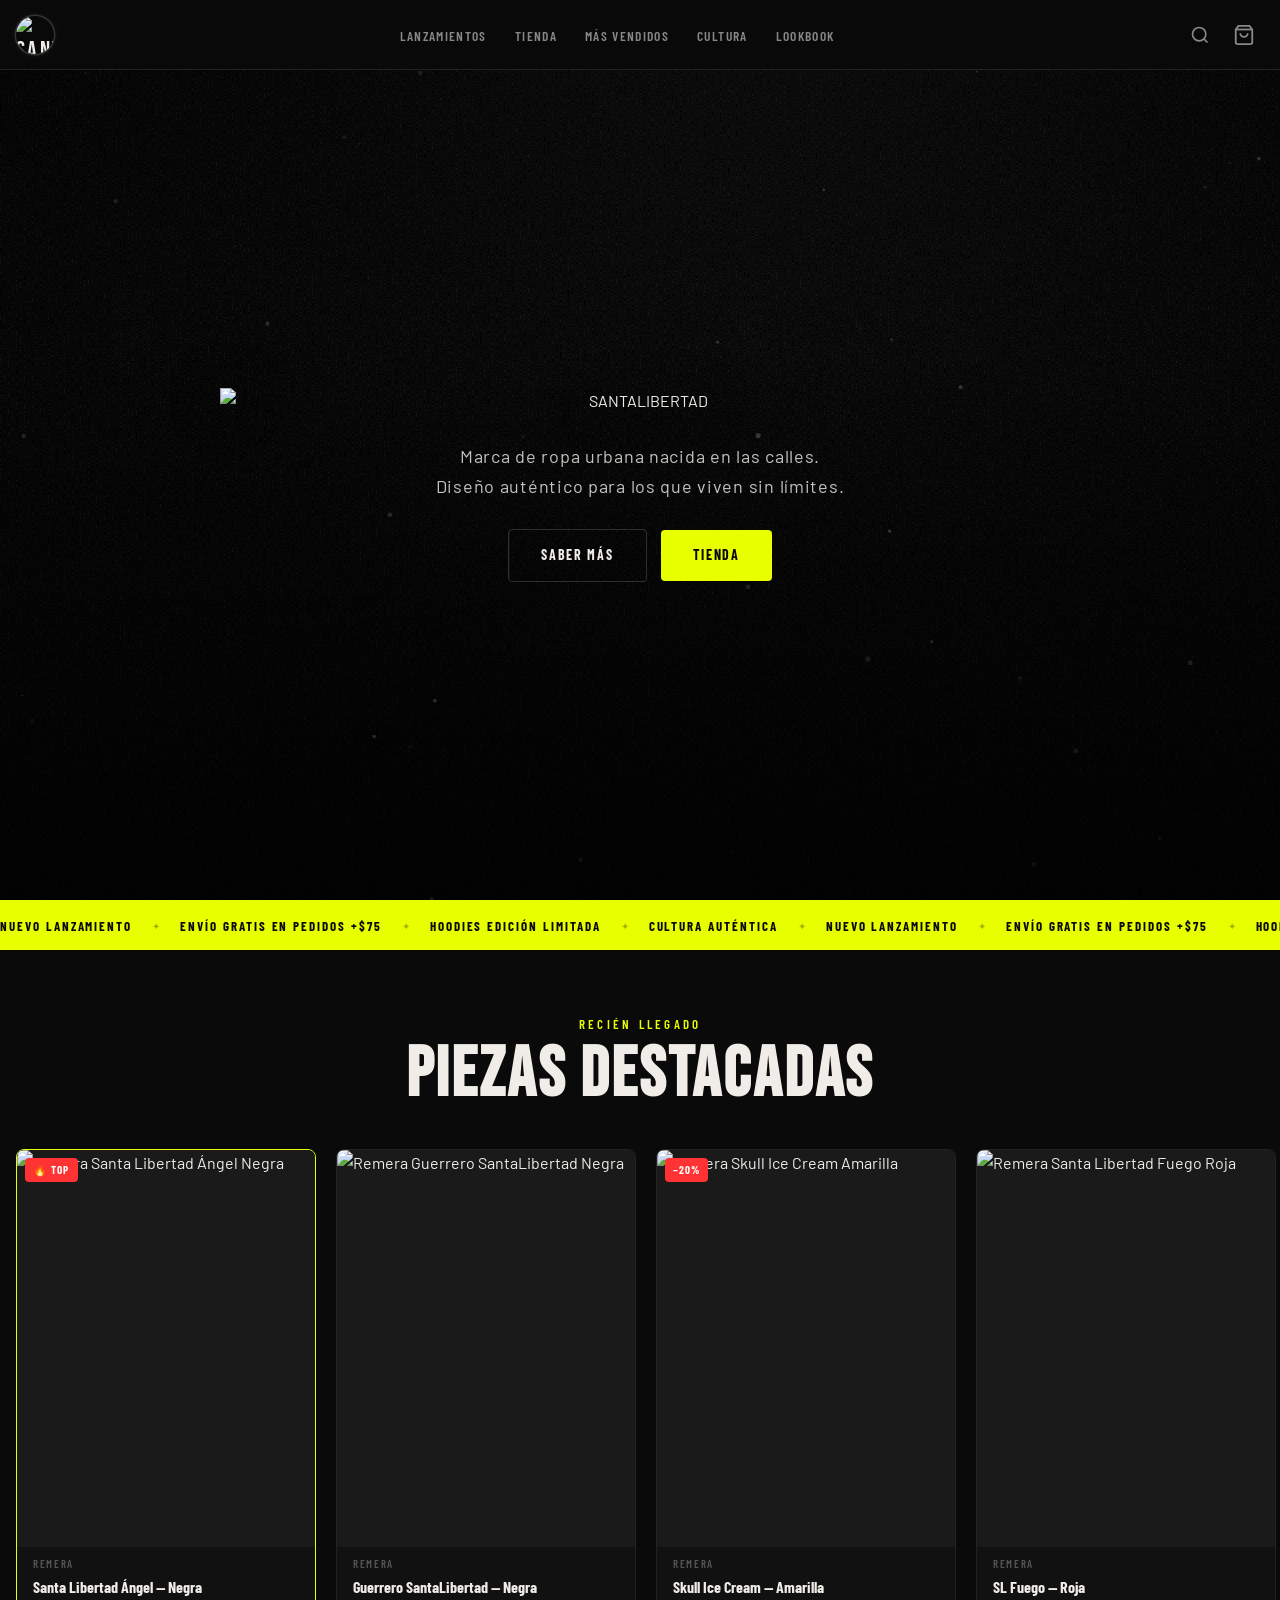
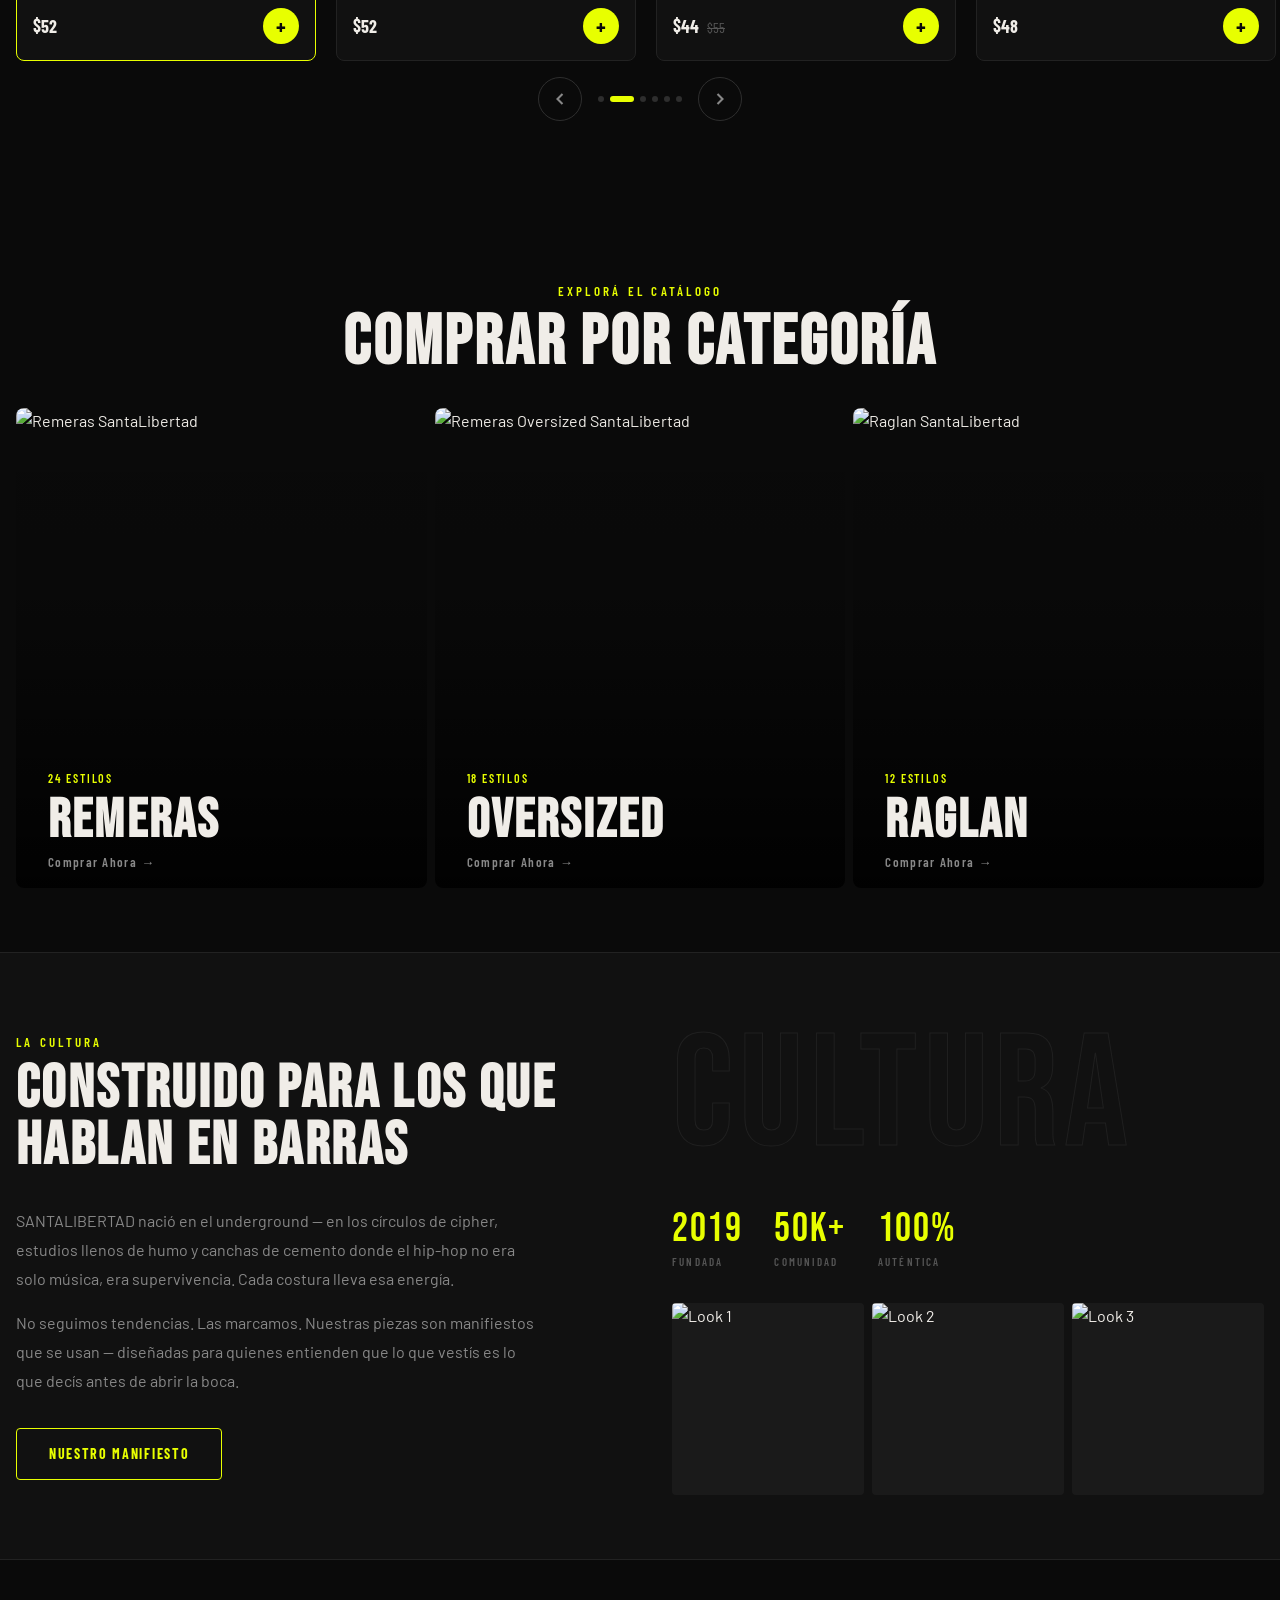
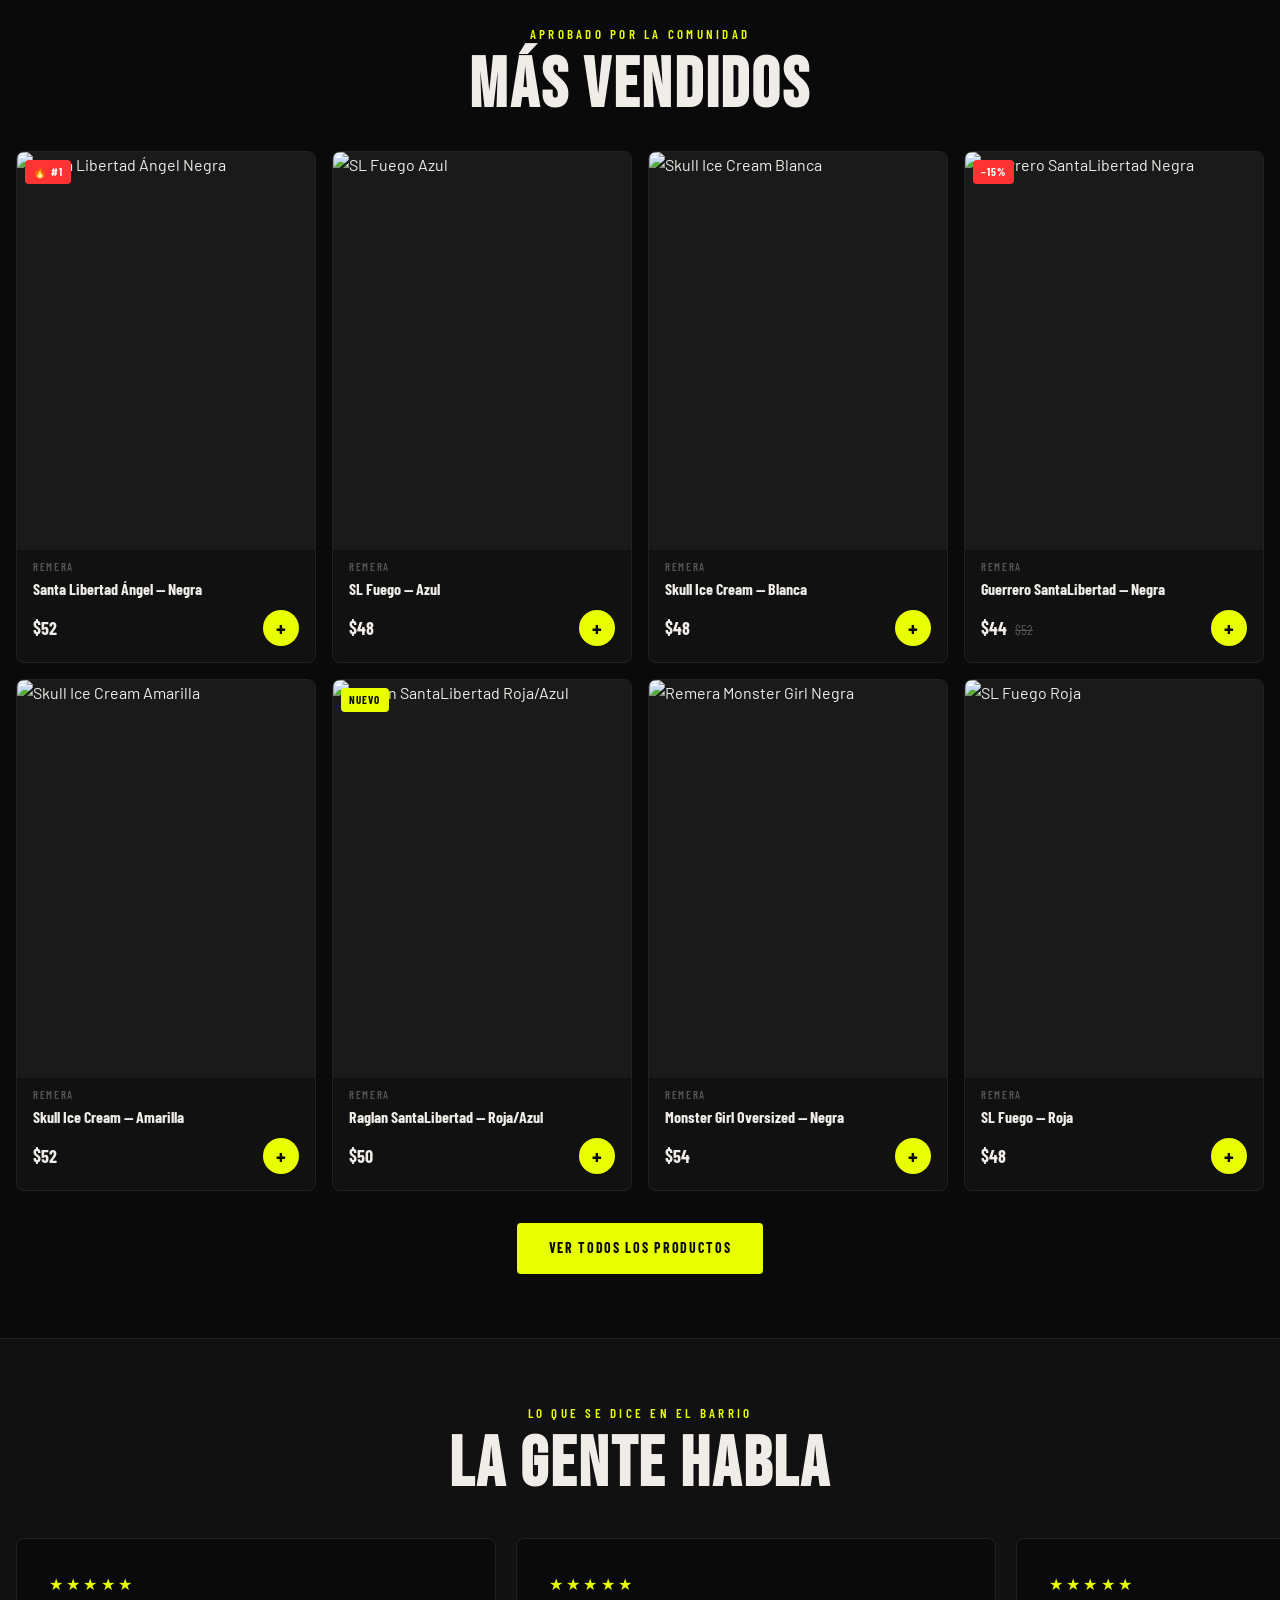
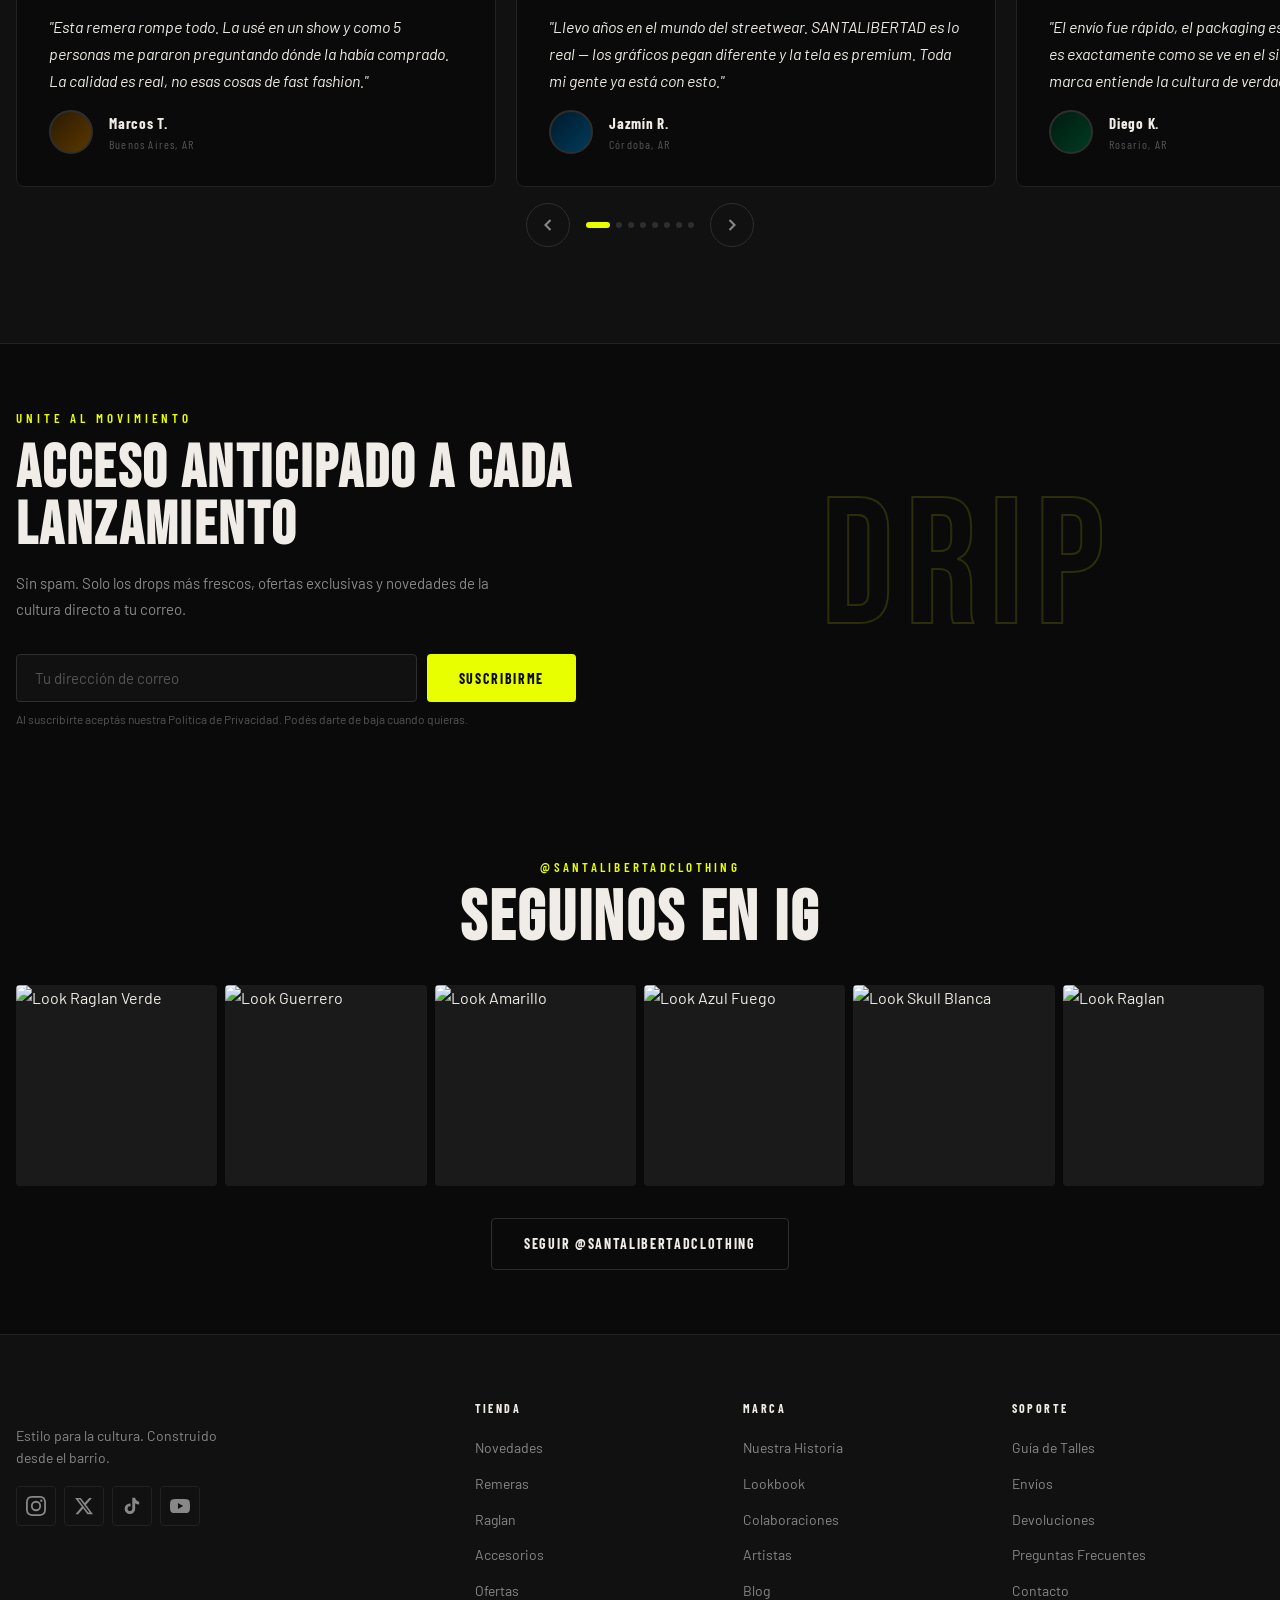
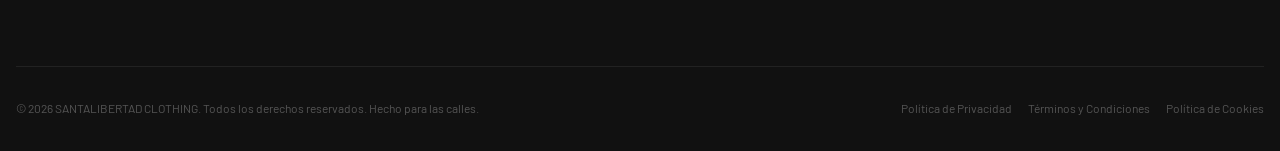
==== index.html @ 9379ccbc "demo santalibertad santalibertad" ====
<!DOCTYPE html>
<html lang="es">
<head>
  <meta charset="UTF-8" />
  <meta name="viewport" content="width=device-width, initial-scale=1.0" />
  <title>SANTALIBERTAD — Streetwear para la Cultura</title>
  <link rel="stylesheet" href="style.css" />
  <link rel="preconnect" href="https://fonts.googleapis.com" />
  <link rel="preconnect" href="https://fonts.gstatic.com" crossorigin />
  <link href="https://fonts.googleapis.com/css2?family=Bebas+Neue&family=Barlow+Condensed:wght@400;600;700&family=Barlow:wght@300;400;500&family=UnifrakturMaguntia&display=swap" rel="stylesheet" />
</head>
<body>

  <!-- ==============================
       NAVEGACIÓN
  ============================== -->
  <header class="nav" id="nav">
    <div class="nav__container">

      <button class="nav__hamburger" id="hamburger" aria-label="Abrir menú" aria-expanded="false">
        <span class="nav__hamburger-line"></span>
        <span class="nav__hamburger-line"></span>
        <span class="nav__hamburger-line"></span>
      </button>

      <a href="#" class="nav__logo">
        <img src="img/logo.jpg" alt="SantaLibertad Logo" class="hero__logo-circle" />
      <!--  <img src="img/logo-santalibertad.png" alt="texto-logo" class="nav__logo-img"> -->
      </a>

      <nav class="nav__menu" id="navMenu" role="navigation" aria-label="Navegación principal">
        <ul class="nav__list">
          <li class="nav__item"><a href="#featured" class="nav__link">Lanzamientos</a></li>
          <li class="nav__item"><a href="#categories" class="nav__link">Tienda</a></li>
          <li class="nav__item"><a href="#best-sellers" class="nav__link">Más Vendidos</a></li>
          <li class="nav__item"><a href="#brand" class="nav__link">Cultura</a></li>
          <li class="nav__item"><a href="#social-feed" class="nav__link">Lookbook</a></li>
        </ul>
      </nav>

      <div class="nav__actions">
        <button class="nav__search" aria-label="Buscar">
          <svg width="20" height="20" viewBox="0 0 24 24" fill="none" stroke="currentColor" stroke-width="2"><circle cx="11" cy="11" r="8"/><line x1="21" y1="21" x2="16.65" y2="16.65"/></svg>
        </button>
        <button class="nav__cart" id="cartBtn" aria-label="Carrito de compras">
          <svg width="22" height="22" viewBox="0 0 24 24" fill="none" stroke="currentColor" stroke-width="2"><path d="M6 2L3 6v14a2 2 0 002 2h14a2 2 0 002-2V6l-3-4z"/><line x1="3" y1="6" x2="21" y2="6"/><path d="M16 10a4 4 0 01-8 0"/></svg>
          <span class="nav__cart-count" id="cartCount">0</span>
        </button>
      </div>

    </div>
  </header>

  <!-- Menú overlay móvil -->
  <div class="nav__overlay" id="navOverlay">
    <ul class="nav__overlay-list">
      <li><a href="#featured" class="nav__overlay-link">Lanzamientos</a></li>
      <li><a href="#categories" class="nav__overlay-link">Tienda</a></li>
      <li><a href="#best-sellers" class="nav__overlay-link">Más Vendidos</a></li>
      <li><a href="#brand" class="nav__overlay-link">Cultura</a></li>
      <li><a href="#social-feed" class="nav__overlay-link">Lookbook</a></li>
    </ul>
    <div class="nav__overlay-social">
      <a href="#" aria-label="Instagram">IG</a>
      <a href="#" aria-label="Twitter">TW</a>
      <a href="#" aria-label="TikTok">TK</a>
    </div>
  </div>

  <main>

    <!-- ==============================
         SECCIÓN HERO
    ============================== -->
    <section class="hero" id="hero">

      <!-- Video fondo hero — reemplazar hero-skate.mp4 con tu video -->
      <div class="hero__video-bg">
        <video
          class="hero__video" src="img/santalibertad.video.mp4" autoplay muted loop playsinline preload="metadata"></video>
        <!-- Fallback canvas si no hay video -->
        <canvas id="heroCanvas" class="hero__canvas-fallback"></canvas>
      </div>
      <div class="hero__video-overlay"></div>

      <div class="hero__inner">

        <!-- Imagen título de marca -->
        <img src="img/santalibertad.png" alt="SANTALIBERTAD" class="hero__brand-title"/>

        <!-- Descripción breve -->
        <p class="hero__description">
          Marca de ropa urbana nacida en las calles.<br>
          Diseño auténtico para los que viven sin límites.
        </p>

        <!-- Botones -->
        <div class="hero__actions">
          <a href="#brand" class="btn btn--ghost">Saber más</a>
          <a href="#categories" class="btn btn--primary">Tienda</a>
        </div>
      </div>

    </section>

    <!-- ==============================
         TICKER / MARQUESINA
    ============================== -->
    <div class="ticker" aria-hidden="true">
      <div class="ticker__track">
        <span class="ticker__item">NUEVO LANZAMIENTO</span>
        <span class="ticker__dot">✦</span>
        <span class="ticker__item">ENVÍO GRATIS EN PEDIDOS +$75</span>
        <span class="ticker__dot">✦</span>
        <span class="ticker__item">HOODIES EDICIÓN LIMITADA</span>
        <span class="ticker__dot">✦</span>
        <span class="ticker__item">CULTURA AUTÉNTICA</span>
        <span class="ticker__dot">✦</span>
        <span class="ticker__item">NUEVO LANZAMIENTO</span>
        <span class="ticker__dot">✦</span>
        <span class="ticker__item">ENVÍO GRATIS EN PEDIDOS +$75</span>
        <span class="ticker__dot">✦</span>
        <span class="ticker__item">HOODIES EDICIÓN LIMITADA</span>
        <span class="ticker__dot">✦</span>
        <span class="ticker__item">CULTURA AUTÉNTICA</span>
        <span class="ticker__dot">✦</span>
        <span class="ticker__item">NUEVO LANZAMIENTO</span>
        <span class="ticker__dot">✦</span>
        <span class="ticker__item">ENVÍO GRATIS EN PEDIDOS +$75</span>
        <span class="ticker__dot">✦</span>
        <span class="ticker__item">HOODIES EDICIÓN LIMITADA</span>
        <span class="ticker__dot">✦</span>
        <span class="ticker__item">CULTURA AUTÉNTICA</span>
        <span class="ticker__dot">✦</span>
      </div>
    </div>

    <!-- ==============================
         CARRUSEL DE PRODUCTOS DESTACADOS
    ============================== -->
    <section class="featured" id="featured">
      <div class="section-header">
        <p class="section-header__label">Recién Llegado</p>
        <h2 class="section-header__title">PIEZAS DESTACADAS</h2>
      </div>

      <div class="carousel" id="featuredCarousel">
        <div class="carousel__viewport">
          <div class="carousel__track" id="featuredTrack">

            <!-- Producto 1 — Remera Raglan Verde -->
            <article class="product-card">
              <div class="product-card__media">
                <img src="https://res.cloudinary.com/djhgvjclq/image/upload/v1773329534/1.jpg" alt="Remera Raglan Praying Hands Verde" class="product-card__img" loading="lazy" />
                <span class="product-card__badge">Nuevo</span>
                <div class="product-card__overlay">
                  <button class="product-card__quick-view">Vista Rápida</button>
                </div>
              </div>
              <div class="product-card__body">
                <p class="product-card__category">Remera</p>
                <h3 class="product-card__name">Raglan Praying Hands Verde</h3>
                <div class="product-card__footer">
                  <span class="product-card__price">$48</span>
                  <button class="product-card__cart btn--add-cart" data-name="Raglan Praying Hands Verde" data-price="48">+</button>
                </div>
              </div>
            </article>

            <!-- Producto 2 — Remera Santa Libertad Negra -->
            <article class="product-card">
              <div class="product-card__media">
                <img src="https://res.cloudinary.com/djhgvjclq/image/upload/v1773329534/2.jpg" alt="Remera Santa Libertad Ángel Negra" class="product-card__img" loading="lazy" />
                <span class="product-card__badge product-card__badge--hot">🔥 Top</span>
                <div class="product-card__overlay">
                  <button class="product-card__quick-view">Vista Rápida</button>
                </div>
              </div>
              <div class="product-card__body">
                <p class="product-card__category">Remera</p>
                <h3 class="product-card__name">Santa Libertad Ángel — Negra</h3>
                <div class="product-card__footer">
                  <span class="product-card__price">$52</span>
                  <button class="product-card__cart btn--add-cart" data-name="Santa Libertad Ángel — Negra" data-price="52">+</button>
                </div>
              </div>
            </article>

            <!-- Producto 3 — Remera Guerrero Negra -->
            <article class="product-card">
              <div class="product-card__media">
                <img src="https://res.cloudinary.com/djhgvjclq/image/upload/v1773329535/3.jpg" alt="Remera Guerrero SantaLibertad Negra" class="product-card__img" loading="lazy" />
                <div class="product-card__overlay">
                  <button class="product-card__quick-view">Vista Rápida</button>
                </div>
              </div>
              <div class="product-card__body">
                <p class="product-card__category">Remera</p>
                <h3 class="product-card__name">Guerrero SantaLibertad — Negra</h3>
                <div class="product-card__footer">
                  <span class="product-card__price">$52</span>
                  <button class="product-card__cart btn--add-cart" data-name="Guerrero SantaLibertad — Negra" data-price="52">+</button>
                </div>
              </div>
            </article>

            <!-- Producto 4 — Remera Skull Ice Cream Amarilla -->
            <article class="product-card">
              <div class="product-card__media">
                <img src="https://res.cloudinary.com/djhgvjclq/image/upload/v1773329535/4.jpg" alt="Remera Skull Ice Cream Amarilla" class="product-card__img" loading="lazy" />
                <span class="product-card__badge product-card__badge--sale">−20%</span>
                <div class="product-card__overlay">
                  <button class="product-card__quick-view">Vista Rápida</button>
                </div>
              </div>
              <div class="product-card__body">
                <p class="product-card__category">Remera</p>
                <h3 class="product-card__name">Skull Ice Cream — Amarilla</h3>
                <div class="product-card__footer">
                  <span class="product-card__price">$44 <del>$55</del></span>
                  <button class="product-card__cart btn--add-cart" data-name="Skull Ice Cream — Amarilla" data-price="44">+</button>
                </div>
              </div>
            </article>

            <!-- Producto 5 — Remera SL Fuego Roja -->
            <article class="product-card">
              <div class="product-card__media">
                <img src="https://res.cloudinary.com/djhgvjclq/image/upload/v1773329535/5.jpg" alt="Remera Santa Libertad Fuego Roja" class="product-card__img" loading="lazy" />
                <div class="product-card__overlay">
                  <button class="product-card__quick-view">Vista Rápida</button>
                </div>
              </div>
              <div class="product-card__body">
                <p class="product-card__category">Remera</p>
                <h3 class="product-card__name">SL Fuego — Roja</h3>
                <div class="product-card__footer">
                  <span class="product-card__price">$48</span>
                  <button class="product-card__cart btn--add-cart" data-name="SL Fuego — Roja" data-price="48">+</button>
                </div>
              </div>
            </article>

            <!-- Producto 6 — Raglan Roja/Azul -->
            <article class="product-card">
              <div class="product-card__media">
                <img src="https://res.cloudinary.com/djhgvjclq/image/upload/v1773329534/1.jpg" alt="Raglan SantaLibertad Roja y Azul" class="product-card__img" loading="lazy" />
                <span class="product-card__badge">Nuevo</span>
                <div class="product-card__overlay">
                  <button class="product-card__quick-view">Vista Rápida</button>
                </div>
              </div>
              <div class="product-card__body">
                <p class="product-card__category">Remera</p>
                <h3 class="product-card__name">Raglan SantaLibertad — Roja/Azul</h3>
                <div class="product-card__footer">
                  <span class="product-card__price">$50</span>
                  <button class="product-card__cart btn--add-cart" data-name="Raglan SantaLibertad — Roja/Azul" data-price="50">+</button>
                </div>
              </div>
            </article>

          </div>
        </div>

        <div class="carousel__controls">
          <button class="carousel__btn carousel__btn--prev" id="featuredPrev" aria-label="Anterior">
            <svg width="20" height="20" viewBox="0 0 24 24" fill="none" stroke="currentColor" stroke-width="2.5"><polyline points="15 18 9 12 15 6"/></svg>
          </button>
          <div class="carousel__dots" id="featuredDots"></div>
          <button class="carousel__btn carousel__btn--next" id="featuredNext" aria-label="Siguiente">
            <svg width="20" height="20" viewBox="0 0 24 24" fill="none" stroke="currentColor" stroke-width="2.5"><polyline points="9 18 15 12 9 6"/></svg>
          </button>
        </div>
      </div>
    </section>

    <!-- ==============================
         SECCIÓN CATEGORÍAS
    ============================== -->
    <section class="categories" id="categories">
      <div class="section-header">
        <p class="section-header__label">Explorá el Catálogo</p>
        <h2 class="section-header__title">COMPRAR POR CATEGORÍA</h2>
      </div>

      <div class="categories__grid">

        <a href="#" class="category-card category-card--large">
          <img src="https://res.cloudinary.com/djhgvjclq/image/upload/v1773329535/4.jpg" alt="Remeras SantaLibertad" class="category-card__img-bg" />
          <div class="category-card__bg category-card__bg--overlay"></div>
          <div class="category-card__content">
            <span class="category-card__count">24 Estilos</span>
            <h3 class="category-card__title">Remeras</h3>
            <span class="category-card__cta">Comprar Ahora →</span>
          </div>
        </a>

        <a href="#" class="category-card category-card--large">
          <img src="https://res.cloudinary.com/djhgvjclq/image/upload/v1773329537/7.jpg" alt="Remeras Oversized SantaLibertad" class="category-card__img-bg" />
          <div class="category-card__bg category-card__bg--overlay"></div>
          <div class="category-card__content">
            <span class="category-card__count">18 Estilos</span>
            <h3 class="category-card__title">Oversized</h3>
            <span class="category-card__cta">Comprar Ahora →</span>
          </div>
        </a>

        <a href="#" class="category-card category-card--small">
          <img src="https://res.cloudinary.com/djhgvjclq/image/upload/v1773329535/3.jpg" alt="Raglan SantaLibertad" class="category-card__img-bg" />
          <div class="category-card__bg category-card__bg--overlay"></div>
          <div class="category-card__content">
            <span class="category-card__count">12 Estilos</span>
            <h3 class="category-card__title">Raglan</h3>
            <span class="category-card__cta">Comprar Ahora →</span>
          </div>
        </a>

      </div>
    </section>

    <!-- ==============================
         SECCIÓN IDENTIDAD DE MARCA
    ============================== -->
    <section class="brand" id="brand">
      <div class="brand__container">
        <div class="brand__text-block">
          <p class="section-header__label">La Cultura</p>
          <h2 class="brand__headline">CONSTRUIDO PARA LOS QUE HABLAN EN BARRAS</h2>
          <div class="brand__body">
            <p>SANTALIBERTAD nació en el underground — en los círculos de cipher, estudios llenos de humo y canchas de cemento donde el hip-hop no era solo música, era supervivencia. Cada costura lleva esa energía.</p>
            <p>No seguimos tendencias. Las marcamos. Nuestras piezas son manifiestos que se usan — diseñadas para quienes entienden que lo que vestís es lo que decís antes de abrir la boca.</p>
          </div>
          <a href="#" class="btn btn--outline">Nuestro Manifiesto</a>
        </div>
        <div class="brand__visual">
          <div class="brand__big-text" aria-hidden="true">CULTURA</div>
          <div class="brand__stats">
            <div class="brand__stat">
              <span class="brand__stat-number">2019</span>
              <span class="brand__stat-label">Fundada</span>
            </div>
            <div class="brand__stat">
              <span class="brand__stat-number">50K+</span>
              <span class="brand__stat-label">Comunidad</span>
            </div>
            <div class="brand__stat">
              <span class="brand__stat-number">100%</span>
              <span class="brand__stat-label">Auténtica</span>
            </div>
          </div>
          <div class="brand__img-grid">
            <img src="https://res.cloudinary.com/djhgvjclq/image/upload/v1773329534/1.jpg" alt="Look 1" class="brand__img" loading="lazy" />
            <img src="https://res.cloudinary.com/djhgvjclq/image/upload/v1773329534/2.jpg" alt="Look 2" class="brand__img" loading="lazy" />
            <img src="https://res.cloudinary.com/djhgvjclq/image/upload/v1773329534/2.jpg" alt="Look 3" class="brand__img" loading="lazy" />
          </div>
        </div>
      </div>
    </section>

    <!-- ==============================
         GRILLA DE MÁS VENDIDOS
    ============================== -->
    <section class="best-sellers" id="best-sellers">
      <div class="section-header">
        <p class="section-header__label">Aprobado por la Comunidad</p>
        <h2 class="section-header__title">MÁS VENDIDOS</h2>
      </div>

      <div class="best-sellers__grid">

        <article class="product-card product-card--grid">
          <div class="product-card__media">
            <img src="https://res.cloudinary.com/djhgvjclq/image/upload/v1773329534/2.jpg" alt="Santa Libertad Ángel Negra" class="product-card__img" loading="lazy" />
            <span class="product-card__badge product-card__badge--hot">🔥 #1</span>
            <div class="product-card__overlay">
              <button class="product-card__quick-view">Vista Rápida</button>
            </div>
          </div>
          <div class="product-card__body">
            <p class="product-card__category">Remera</p>
            <h3 class="product-card__name">Santa Libertad Ángel — Negra</h3>
            <div class="product-card__footer">
              <span class="product-card__price">$52</span>
              <button class="product-card__cart btn--add-cart" data-name="Santa Libertad Ángel — Negra" data-price="52">+</button>
            </div>
          </div>
        </article>

        <article class="product-card product-card--grid">
          <div class="product-card__media">
            <img src="https://res.cloudinary.com/djhgvjclq/image/upload/v1773329538/10.2.jpg" alt="SL Fuego Azul" class="product-card__img" loading="lazy" />
            <div class="product-card__overlay">
              <button class="product-card__quick-view">Vista Rápida</button>
            </div>
          </div>
          <div class="product-card__body">
            <p class="product-card__category">Remera</p>
            <h3 class="product-card__name">SL Fuego — Azul</h3>
            <div class="product-card__footer">
              <span class="product-card__price">$48</span>
              <button class="product-card__cart btn--add-cart" data-name="SL Fuego — Azul" data-price="48">+</button>
            </div>
          </div>
        </article>

        <article class="product-card product-card--grid">
          <div class="product-card__media">
            <img src="https://res.cloudinary.com/djhgvjclq/image/upload/v1773329540/11.jpg" alt="Skull Ice Cream Blanca" class="product-card__img" loading="lazy" />
            <div class="product-card__overlay">
              <button class="product-card__quick-view">Vista Rápida</button>
            </div>
          </div>
          <div class="product-card__body">
            <p class="product-card__category">Remera</p>
            <h3 class="product-card__name">Skull Ice Cream — Blanca</h3>
            <div class="product-card__footer">
              <span class="product-card__price">$48</span>
              <button class="product-card__cart btn--add-cart" data-name="Skull Ice Cream — Blanca" data-price="48">+</button>
            </div>
          </div>
        </article>

        <article class="product-card product-card--grid">
          <div class="product-card__media">
            <img src="https://res.cloudinary.com/djhgvjclq/image/upload/v1773329535/3.jpg" alt="Guerrero SantaLibertad Negra" class="product-card__img" loading="lazy" />
            <span class="product-card__badge product-card__badge--sale">−15%</span>
            <div class="product-card__overlay">
              <button class="product-card__quick-view">Vista Rápida</button>
            </div>
          </div>
          <div class="product-card__body">
            <p class="product-card__category">Remera</p>
            <h3 class="product-card__name">Guerrero SantaLibertad — Negra</h3>
            <div class="product-card__footer">
              <span class="product-card__price">$44 <del>$52</del></span>
              <button class="product-card__cart btn--add-cart" data-name="Guerrero SantaLibertad — Negra" data-price="44">+</button>
            </div>
          </div>
        </article>

        <article class="product-card product-card--grid">
          <div class="product-card__media">
            <img src="https://res.cloudinary.com/djhgvjclq/image/upload/v1773329535/4.jpg" alt="Skull Ice Cream Amarilla" class="product-card__img" loading="lazy" />
            <div class="product-card__overlay">
              <button class="product-card__quick-view">Vista Rápida</button>
            </div>
          </div>
          <div class="product-card__body">
            <p class="product-card__category">Remera</p>
            <h3 class="product-card__name">Skull Ice Cream — Amarilla</h3>
            <div class="product-card__footer">
              <span class="product-card__price">$52</span>
              <button class="product-card__cart btn--add-cart" data-name="Skull Ice Cream — Amarilla" data-price="52">+</button>
            </div>
          </div>
        </article>

        <article class="product-card product-card--grid">
          <div class="product-card__media">
            <img src="https://res.cloudinary.com/djhgvjclq/image/upload/v1773329536/6.jpg" alt="Raglan SantaLibertad Roja/Azul" class="product-card__img" loading="lazy" />
            <span class="product-card__badge">Nuevo</span>
            <div class="product-card__overlay">
              <button class="product-card__quick-view">Vista Rápida</button>
            </div>
          </div>
          <div class="product-card__body">
            <p class="product-card__category">Remera</p>
            <h3 class="product-card__name">Raglan SantaLibertad — Roja/Azul</h3>
            <div class="product-card__footer">
              <span class="product-card__price">$50</span>
              <button class="product-card__cart btn--add-cart" data-name="Raglan SantaLibertad — Roja/Azul" data-price="50">+</button>
            </div>
          </div>
        </article>

        <article class="product-card product-card--grid">
          <div class="product-card__media">
            <img src="https://res.cloudinary.com/djhgvjclq/image/upload/v1773329536/6.jpg" alt="Remera Monster Girl Negra" class="product-card__img" loading="lazy" />
            <div class="product-card__overlay">
              <button class="product-card__quick-view">Vista Rápida</button>
            </div>
          </div>
          <div class="product-card__body">
            <p class="product-card__category">Remera</p>
            <h3 class="product-card__name">Monster Girl Oversized — Negra</h3>
            <div class="product-card__footer">
              <span class="product-card__price">$54</span>
              <button class="product-card__cart btn--add-cart" data-name="Monster Girl Oversized — Negra" data-price="54">+</button>
            </div>
          </div>
        </article>

        <article class="product-card product-card--grid">
          <div class="product-card__media">
            <img src="https://res.cloudinary.com/djhgvjclq/image/upload/v1773329535/5.jpg" alt="SL Fuego Roja" class="product-card__img" loading="lazy" />
            <div class="product-card__overlay">
              <button class="product-card__quick-view">Vista Rápida</button>
            </div>
          </div>
          <div class="product-card__body">
            <p class="product-card__category">Remera</p>
            <h3 class="product-card__name">SL Fuego — Roja</h3>
            <div class="product-card__footer">
              <span class="product-card__price">$48</span>
              <button class="product-card__cart btn--add-cart" data-name="SL Fuego — Roja" data-price="48">+</button>
            </div>
          </div>
        </article>

      </div>

      <div class="best-sellers__cta">
        <a href="#" class="btn btn--primary">Ver Todos los Productos</a>
      </div>
    </section>

    <!-- ==============================
         CARRUSEL DE TESTIMONIOS
    ============================== -->
    <section class="testimonials">
      <div class="section-header">
        <p class="section-header__label">Lo que se dice en el barrio</p>
        <h2 class="section-header__title">LA GENTE HABLA</h2>
      </div>

      <div class="carousel carousel--testimonials" id="testimonialsCarousel">
        <div class="carousel__viewport">
          <div class="carousel__track" id="testimonialsTrack">

            <div class="testimonial-card">
              <div class="testimonial-card__stars" aria-label="5 estrellas">★★★★★</div>
              <blockquote class="testimonial-card__quote">"Esta remera rompe todo. La usé en un show y como 5 personas me pararon preguntando dónde la había comprado. La calidad es real, no esas cosas de fast fashion."</blockquote>
              <div class="testimonial-card__author">
                <div class="testimonial-card__avatar testimonial-card__avatar--1"></div>
                <div>
                  <p class="testimonial-card__name">Marcos T.</p>
                  <p class="testimonial-card__location">Buenos Aires, AR</p>
                </div>
              </div>
            </div>

            <div class="testimonial-card">
              <div class="testimonial-card__stars" aria-label="5 estrellas">★★★★★</div>
              <blockquote class="testimonial-card__quote">"Llevo años en el mundo del streetwear. SANTALIBERTAD es lo real — los gráficos pegan diferente y la tela es premium. Toda mi gente ya está con esto."</blockquote>
              <div class="testimonial-card__author">
                <div class="testimonial-card__avatar testimonial-card__avatar--2"></div>
                <div>
                  <p class="testimonial-card__name">Jazmín R.</p>
                  <p class="testimonial-card__location">Córdoba, AR</p>
                </div>
              </div>
            </div>

            <div class="testimonial-card">
              <div class="testimonial-card__stars" aria-label="5 estrellas">★★★★★</div>
              <blockquote class="testimonial-card__quote">"El envío fue rápido, el packaging estaba perfecto y la remera es exactamente como se ve en el sitio. Ya pedí dos más. Esta marca entiende la cultura de verdad."</blockquote>
              <div class="testimonial-card__author">
                <div class="testimonial-card__avatar testimonial-card__avatar--3"></div>
                <div>
                  <p class="testimonial-card__name">Diego K.</p>
                  <p class="testimonial-card__location">Rosario, AR</p>
                </div>
              </div>
            </div>

            <div class="testimonial-card">
              <div class="testimonial-card__stars" aria-label="5 estrellas">★★★★★</div>
              <blockquote class="testimonial-card__quote">"El talle oversized es perfecto. Ni muy grande ni muy ajustado. Se nota que esto lo diseñaron personas que viven este estilo, no una junta directiva corporativa."</blockquote>
              <div class="testimonial-card__author">
                <div class="testimonial-card__avatar testimonial-card__avatar--4"></div>
                <div>
                  <p class="testimonial-card__name">Analía M.</p>
                  <p class="testimonial-card__location">Mendoza, AR</p>
                </div>
              </div>
            </div>

           <div class="testimonial-card">
              <div class="testimonial-card__stars" aria-label="5 estrellas">★★★★★</div>
              <blockquote class="testimonial-card__quote">"Esta remera rompe todo. La usé en un show y como 5 personas me pararon preguntando dónde la había comprado. La calidad es real, no esas cosas de fast fashion."</blockquote>
              <div class="testimonial-card__author">
                <div class="testimonial-card__avatar testimonial-card__avatar--1"></div>
                <div>
                  <p class="testimonial-card__name">Marcos T.</p>
                  <p class="testimonial-card__location">Buenos Aires, AR</p>
                </div>
              </div>
            </div>

            <div class="testimonial-card">
              <div class="testimonial-card__stars" aria-label="5 estrellas">★★★★★</div>
              <blockquote class="testimonial-card__quote">"Llevo años en el mundo del streetwear. SANTALIBERTAD es lo real — los gráficos pegan diferente y la tela es premium. Toda mi gente ya está con esto."</blockquote>
              <div class="testimonial-card__author">
                <div class="testimonial-card__avatar testimonial-card__avatar--2"></div>
                <div>
                  <p class="testimonial-card__name">Jazmín R.</p>
                  <p class="testimonial-card__location">Córdoba, AR</p>
                </div>
              </div>
            </div>

            <div class="testimonial-card">
              <div class="testimonial-card__stars" aria-label="5 estrellas">★★★★★</div>
              <blockquote class="testimonial-card__quote">"El envío fue rápido, el packaging estaba perfecto y la remera es exactamente como se ve en el sitio. Ya pedí dos más. Esta marca entiende la cultura de verdad."</blockquote>
              <div class="testimonial-card__author">
                <div class="testimonial-card__avatar testimonial-card__avatar--3"></div>
                <div>
                  <p class="testimonial-card__name">Diego K.</p>
                  <p class="testimonial-card__location">Rosario, AR</p>
                </div>
              </div>
            </div>

            <div class="testimonial-card">
              <div class="testimonial-card__stars" aria-label="5 estrellas">★★★★★</div>
              <blockquote class="testimonial-card__quote">"El talle oversized es perfecto. Ni muy grande ni muy ajustado. Se nota que esto lo diseñaron personas que viven este estilo, no una junta directiva corporativa."</blockquote>
              <div class="testimonial-card__author">
                <div class="testimonial-card__avatar testimonial-card__avatar--4"></div>
                <div>
                  <p class="testimonial-card__name">Analía M.</p>
                  <p class="testimonial-card__location">Mendoza, AR</p>
                </div>
              </div>
            </div>
          </div>
        </div>

        <div class="carousel__controls">
          <button class="carousel__btn carousel__btn--prev" id="testimonialsPrev" aria-label="Testimonio anterior">
            <svg width="20" height="20" viewBox="0 0 24 24" fill="none" stroke="currentColor" stroke-width="2.5"><polyline points="15 18 9 12 15 6"/></svg>
          </button>
          <div class="carousel__dots" id="testimonialsDots"></div>
          <button class="carousel__btn carousel__btn--next" id="testimonialsNext" aria-label="Testimonio siguiente">
            <svg width="20" height="20" viewBox="0 0 24 24" fill="none" stroke="currentColor" stroke-width="2.5"><polyline points="9 18 15 12 9 6"/></svg>
          </button>
        </div>
      </div>
    </section>

    <!-- ==============================
         SECCIÓN NEWSLETTER
    ============================== -->
    <section class="newsletter">
      <div class="newsletter__container">
        <div class="newsletter__content">
          <p class="newsletter__eyebrow">Unite al Movimiento</p>
          <h2 class="newsletter__title">ACCESO ANTICIPADO A CADA LANZAMIENTO</h2>
          <p class="newsletter__sub">Sin spam. Solo los drops más frescos, ofertas exclusivas y novedades de la cultura directo a tu correo.</p>
          <div class="newsletter__form-wrapper">
            <div class="newsletter__form" role="form" aria-label="Suscripción al newsletter">
              <input type="email" class="newsletter__input" placeholder="Tu dirección de correo" aria-label="Correo electrónico" />
              <button class="newsletter__submit btn btn--primary" type="button" id="newsletterSubmit">Suscribirme</button>
            </div>
            <p class="newsletter__disclaimer">Al suscribirte aceptás nuestra Política de Privacidad. Podés darte de baja cuando quieras.</p>
          </div>
        </div>
        <div class="newsletter__visual" aria-hidden="true">
          <span class="newsletter__bg-text">DRIP</span>
        </div>
      </div>
    </section>

    <!-- ==============================
         FEED INSTAGRAM / REDES SOCIALES
    ============================== -->
    <section class="social-feed" id="social-feed">
      <div class="section-header">
        <p class="section-header__label">@santalibertadclothing</p>
        <h2 class="section-header__title">SEGUINOS EN IG</h2>
      </div>

      <div class="social-feed__grid">
        <a href="#" class="social-feed__item" aria-label="Publicación de Instagram 1">
          <img src="https://res.cloudinary.com/djhgvjclq/image/upload/v1773329534/1.jpg" alt="Look Raglan Verde" loading="lazy" />
          <div class="social-feed__overlay">
            <svg class="social-feed__ig-icon" viewBox="0 0 24 24" fill="currentColor" width="28" height="28"><path d="M12 2.163c3.204 0 3.584.012 4.85.07 3.252.148 4.771 1.691 4.919 4.919.058 1.265.069 1.645.069 4.849 0 3.205-.012 3.584-.069 4.849-.149 3.225-1.664 4.771-4.919 4.919-1.266.058-1.644.07-4.85.07-3.204 0-3.584-.012-4.849-.07-3.26-.149-4.771-1.699-4.919-4.92-.058-1.265-.07-1.644-.07-4.849 0-3.204.013-3.583.07-4.849.149-3.227 1.664-4.771 4.919-4.919 1.266-.057 1.645-.069 4.849-.069zM12 0C8.741 0 8.333.014 7.053.072 2.695.272.273 2.69.073 7.052.014 8.333 0 8.741 0 12c0 3.259.014 3.668.072 4.948.2 4.358 2.618 6.78 6.98 6.98C8.333 23.986 8.741 24 12 24c3.259 0 3.668-.014 4.948-.072 4.354-.2 6.782-2.618 6.979-6.98.059-1.28.073-1.689.073-4.948 0-3.259-.014-3.667-.072-4.947-.196-4.354-2.617-6.78-6.979-6.98C15.668.014 15.259 0 12 0zm0 5.838a6.162 6.162 0 100 12.324 6.162 6.162 0 000-12.324zM12 16a4 4 0 110-8 4 4 0 010 8zm6.406-11.845a1.44 1.44 0 100 2.881 1.44 1.44 0 000-2.881z"/></svg>
          </div>
        </a>
        <a href="#" class="social-feed__item" aria-label="Publicación de Instagram 2">
          <img src="https://res.cloudinary.com/djhgvjclq/image/upload/v1773329535/3.jpg" alt="Look Guerrero" loading="lazy" />
          <div class="social-feed__overlay">
            <svg class="social-feed__ig-icon" viewBox="0 0 24 24" fill="currentColor" width="28" height="28"><path d="M12 2.163c3.204 0 3.584.012 4.85.07 3.252.148 4.771 1.691 4.919 4.919.058 1.265.069 1.645.069 4.849 0 3.205-.012 3.584-.069 4.849-.149 3.225-1.664 4.771-4.919 4.919-1.266.058-1.644.07-4.85.07-3.204 0-3.584-.012-4.849-.07-3.26-.149-4.771-1.699-4.919-4.92-.058-1.265-.07-1.644-.07-4.849 0-3.204.013-3.583.07-4.849.149-3.227 1.664-4.771 4.919-4.919 1.266-.057 1.645-.069 4.849-.069zM12 0C8.741 0 8.333.014 7.053.072 2.695.272.273 2.69.073 7.052.014 8.333 0 8.741 0 12c0 3.259.014 3.668.072 4.948.2 4.358 2.618 6.78 6.98 6.98C8.333 23.986 8.741 24 12 24c3.259 0 3.668-.014 4.948-.072 4.354-.2 6.782-2.618 6.979-6.98.059-1.28.073-1.689.073-4.948 0-3.259-.014-3.667-.072-4.947-.196-4.354-2.617-6.78-6.979-6.98C15.668.014 15.259 0 12 0zm0 5.838a6.162 6.162 0 100 12.324 6.162 6.162 0 000-12.324zM12 16a4 4 0 110-8 4 4 0 010 8zm6.406-11.845a1.44 1.44 0 100 2.881 1.44 1.44 0 000-2.881z"/></svg>
          </div>
        </a>
        <a href="#" class="social-feed__item" aria-label="Publicación de Instagram 3">
          <img src="https://res.cloudinary.com/djhgvjclq/image/upload/v1773329535/4.jpg" alt="Look Amarillo" loading="lazy" />
          <div class="social-feed__overlay">
            <svg class="social-feed__ig-icon" viewBox="0 0 24 24" fill="currentColor" width="28" height="28"><path d="M12 2.163c3.204 0 3.584.012 4.85.07 3.252.148 4.771 1.691 4.919 4.919.058 1.265.069 1.645.069 4.849 0 3.205-.012 3.584-.069 4.849-.149 3.225-1.664 4.771-4.919 4.919-1.266.058-1.644.07-4.85.07-3.204 0-3.584-.012-4.849-.07-3.26-.149-4.771-1.699-4.919-4.92-.058-1.265-.07-1.644-.07-4.849 0-3.204.013-3.583.07-4.849.149-3.227 1.664-4.771 4.919-4.919 1.266-.057 1.645-.069 4.849-.069zM12 0C8.741 0 8.333.014 7.053.072 2.695.272.273 2.69.073 7.052.014 8.333 0 8.741 0 12c0 3.259.014 3.668.072 4.948.2 4.358 2.618 6.78 6.98 6.98C8.333 23.986 8.741 24 12 24c3.259 0 3.668-.014 4.948-.072 4.354-.2 6.782-2.618 6.979-6.98.059-1.28.073-1.689.073-4.948 0-3.259-.014-3.667-.072-4.947-.196-4.354-2.617-6.78-6.979-6.98C15.668.014 15.259 0 12 0zm0 5.838a6.162 6.162 0 100 12.324 6.162 6.162 0 000-12.324zM12 16a4 4 0 110-8 4 4 0 010 8zm6.406-11.845a1.44 1.44 0 100 2.881 1.44 1.44 0 000-2.881z"/></svg>
          </div>
        </a>
        <a href="#" class="social-feed__item" aria-label="Publicación de Instagram 4">
          <img src="https://res.cloudinary.com/djhgvjclq/image/upload/v1773329539/10.jpg" alt="Look Azul Fuego" loading="lazy" />
          <div class="social-feed__overlay">
            <svg class="social-feed__ig-icon" viewBox="0 0 24 24" fill="currentColor" width="28" height="28"><path d="M12 2.163c3.204 0 3.584.012 4.85.07 3.252.148 4.771 1.691 4.919 4.919.058 1.265.069 1.645.069 4.849 0 3.205-.012 3.584-.069 4.849-.149 3.225-1.664 4.771-4.919 4.919-1.266.058-1.644.07-4.85.07-3.204 0-3.584-.012-4.849-.07-3.26-.149-4.771-1.699-4.919-4.92-.058-1.265-.07-1.644-.07-4.849 0-3.204.013-3.583.07-4.849.149-3.227 1.664-4.771 4.919-4.919 1.266-.057 1.645-.069 4.849-.069zM12 0C8.741 0 8.333.014 7.053.072 2.695.272.273 2.69.073 7.052.014 8.333 0 8.741 0 12c0 3.259.014 3.668.072 4.948.2 4.358 2.618 6.78 6.98 6.98C8.333 23.986 8.741 24 12 24c3.259 0 3.668-.014 4.948-.072 4.354-.2 6.782-2.618 6.979-6.98.059-1.28.073-1.689.073-4.948 0-3.259-.014-3.667-.072-4.947-.196-4.354-2.617-6.78-6.979-6.98C15.668.014 15.259 0 12 0zm0 5.838a6.162 6.162 0 100 12.324 6.162 6.162 0 000-12.324zM12 16a4 4 0 110-8 4 4 0 010 8zm6.406-11.845a1.44 1.44 0 100 2.881 1.44 1.44 0 000-2.881z"/></svg>
          </div>
        </a>
        <a href="#" class="social-feed__item" aria-label="Publicación de Instagram 5">
          <img src="https://res.cloudinary.com/djhgvjclq/image/upload/v1773329540/11.jpg" alt="Look Skull Blanca" loading="lazy" />
          <div class="social-feed__overlay">
            <svg class="social-feed__ig-icon" viewBox="0 0 24 24" fill="currentColor" width="28" height="28"><path d="M12 2.163c3.204 0 3.584.012 4.85.07 3.252.148 4.771 1.691 4.919 4.919.058 1.265.069 1.645.069 4.849 0 3.205-.012 3.584-.069 4.849-.149 3.225-1.664 4.771-4.919 4.919-1.266.058-1.644.07-4.85.07-3.204 0-3.584-.012-4.849-.07-3.26-.149-4.771-1.699-4.919-4.92-.058-1.265-.07-1.644-.07-4.849 0-3.204.013-3.583.07-4.849.149-3.227 1.664-4.771 4.919-4.919 1.266-.057 1.645-.069 4.849-.069zM12 0C8.741 0 8.333.014 7.053.072 2.695.272.273 2.69.073 7.052.014 8.333 0 8.741 0 12c0 3.259.014 3.668.072 4.948.2 4.358 2.618 6.78 6.98 6.98C8.333 23.986 8.741 24 12 24c3.259 0 3.668-.014 4.948-.072 4.354-.2 6.782-2.618 6.979-6.98.059-1.28.073-1.689.073-4.948 0-3.259-.014-3.667-.072-4.947-.196-4.354-2.617-6.78-6.979-6.98C15.668.014 15.259 0 12 0zm0 5.838a6.162 6.162 0 100 12.324 6.162 6.162 0 000-12.324zM12 16a4 4 0 110-8 4 4 0 010 8zm6.406-11.845a1.44 1.44 0 100 2.881 1.44 1.44 0 000-2.881z"/></svg>
          </div>
        </a>
        <a href="#" class="social-feed__item" aria-label="Publicación de Instagram 6">
          <img src="https://res.cloudinary.com/djhgvjclq/image/upload/v1773329540/11.jpg" alt="Look Raglan" loading="lazy" />
          <div class="social-feed__overlay">
            <svg class="social-feed__ig-icon" viewBox="0 0 24 24" fill="currentColor" width="28" height="28"><path d="M12 2.163c3.204 0 3.584.012 4.85.07 3.252.148 4.771 1.691 4.919 4.919.058 1.265.069 1.645.069 4.849 0 3.205-.012 3.584-.069 4.849-.149 3.225-1.664 4.771-4.919 4.919-1.266.058-1.644.07-4.85.07-3.204 0-3.584-.012-4.849-.07-3.26-.149-4.771-1.699-4.919-4.92-.058-1.265-.07-1.644-.07-4.849 0-3.204.013-3.583.07-4.849.149-3.227 1.664-4.771 4.919-4.919 1.266-.057 1.645-.069 4.849-.069zM12 0C8.741 0 8.333.014 7.053.072 2.695.272.273 2.69.073 7.052.014 8.333 0 8.741 0 12c0 3.259.014 3.668.072 4.948.2 4.358 2.618 6.78 6.98 6.98C8.333 23.986 8.741 24 12 24c3.259 0 3.668-.014 4.948-.072 4.354-.2 6.782-2.618 6.979-6.98.059-1.28.073-1.689.073-4.948 0-3.259-.014-3.667-.072-4.947-.196-4.354-2.617-6.78-6.979-6.98C15.668.014 15.259 0 12 0zm0 5.838a6.162 6.162 0 100 12.324 6.162 6.162 0 000-12.324zM12 16a4 4 0 110-8 4 4 0 010 8zm6.406-11.845a1.44 1.44 0 100 2.881 1.44 1.44 0 000-2.881z"/></svg>
          </div>
        </a>
      </div>

      <div class="social-feed__cta">
        <a href="#" class="btn btn--ghost">Seguir @santalibertadclothing</a>
      </div>
    </section>

  </main>

  <!-- ==============================
       PIE DE PÁGINA
  ============================== -->
  <footer class="footer">
    <div class="footer__top">
      <div class="footer__brand">
        <a href="#" class="nav__logo footer__logo">
          <span class="nav__logo-bloc">SANTA</span><span class="nav__logo-culture">LIBERTAD</span>
        </a>
        <p class="footer__tagline">Estilo para la cultura. Construido desde el barrio.</p>
        <div class="footer__social">
          <a href="#" class="footer__social-link" aria-label="Instagram">
            <svg viewBox="0 0 24 24" fill="currentColor" width="20" height="20"><path d="M12 2.163c3.204 0 3.584.012 4.85.07 3.252.148 4.771 1.691 4.919 4.919.058 1.265.069 1.645.069 4.849 0 3.205-.012 3.584-.069 4.849-.149 3.225-1.664 4.771-4.919 4.919-1.266.058-1.644.07-4.85.07-3.204 0-3.584-.012-4.849-.07-3.26-.149-4.771-1.699-4.919-4.92-.058-1.265-.07-1.644-.07-4.849 0-3.204.013-3.583.07-4.849.149-3.227 1.664-4.771 4.919-4.919 1.266-.057 1.645-.069 4.849-.069zM12 0C8.741 0 8.333.014 7.053.072 2.695.272.273 2.69.073 7.052.014 8.333 0 8.741 0 12c0 3.259.014 3.668.072 4.948.2 4.358 2.618 6.78 6.98 6.98C8.333 23.986 8.741 24 12 24c3.259 0 3.668-.014 4.948-.072 4.354-.2 6.782-2.618 6.979-6.98.059-1.28.073-1.689.073-4.948 0-3.259-.014-3.667-.072-4.947-.196-4.354-2.617-6.78-6.979-6.98C15.668.014 15.259 0 12 0zm0 5.838a6.162 6.162 0 100 12.324 6.162 6.162 0 000-12.324zM12 16a4 4 0 110-8 4 4 0 010 8zm6.406-11.845a1.44 1.44 0 100 2.881 1.44 1.44 0 000-2.881z"/></svg>
          </a>
          <a href="#" class="footer__social-link" aria-label="Twitter / X">
            <svg viewBox="0 0 24 24" fill="currentColor" width="20" height="20"><path d="M18.244 2.25h3.308l-7.227 8.26 8.502 11.24H16.17l-5.214-6.817L4.99 21.75H1.68l7.73-8.835L1.254 2.25H8.08l4.713 6.231zm-1.161 17.52h1.833L7.084 4.126H5.117z"/></svg>
          </a>
          <a href="#" class="footer__social-link" aria-label="TikTok">
            <svg viewBox="0 0 24 24" fill="currentColor" width="20" height="20"><path d="M19.59 6.69a4.83 4.83 0 01-3.77-4.25V2h-3.45v13.67a2.89 2.89 0 01-2.88 2.5 2.89 2.89 0 01-2.89-2.89 2.89 2.89 0 012.89-2.89c.28 0 .54.04.79.1V9.01a6.33 6.33 0 00-.79-.05 6.34 6.34 0 00-6.34 6.34 6.34 6.34 0 006.34 6.34 6.34 6.34 0 006.33-6.34V8.69a8.18 8.18 0 004.78 1.52V6.77a4.85 4.85 0 01-1.01-.08z"/></svg>
          </a>
          <a href="#" class="footer__social-link" aria-label="YouTube">
            <svg viewBox="0 0 24 24" fill="currentColor" width="20" height="20"><path d="M23.498 6.186a3.016 3.016 0 00-2.122-2.136C19.505 3.545 12 3.545 12 3.545s-7.505 0-9.377.505A3.017 3.017 0 00.502 6.186C0 8.07 0 12 0 12s0 3.93.502 5.814a3.016 3.016 0 002.122 2.136c1.871.505 9.376.505 9.376.505s7.505 0 9.377-.505a3.015 3.015 0 002.122-2.136C24 15.93 24 12 24 12s0-3.93-.502-5.814zM9.545 15.568V8.432L15.818 12l-6.273 3.568z"/></svg>
          </a>
        </div>
      </div>

      <nav class="footer__nav" aria-label="Navegación del pie de página">
        <div class="footer__nav-col">
          <h4 class="footer__nav-title">Tienda</h4>
          <ul class="footer__nav-list">
            <li><a href="#" class="footer__nav-link">Novedades</a></li>
            <li><a href="#" class="footer__nav-link">Remeras</a></li>
            <li><a href="#" class="footer__nav-link">Raglan</a></li>
            <li><a href="#" class="footer__nav-link">Accesorios</a></li>
            <li><a href="#" class="footer__nav-link">Ofertas</a></li>
          </ul>
        </div>
        <div class="footer__nav-col">
          <h4 class="footer__nav-title">Marca</h4>
          <ul class="footer__nav-list">
            <li><a href="#" class="footer__nav-link">Nuestra Historia</a></li>
            <li><a href="#" class="footer__nav-link">Lookbook</a></li>
            <li><a href="#" class="footer__nav-link">Colaboraciones</a></li>
            <li><a href="#" class="footer__nav-link">Artistas</a></li>
            <li><a href="#" class="footer__nav-link">Blog</a></li>
          </ul>
        </div>
        <div class="footer__nav-col">
          <h4 class="footer__nav-title">Soporte</h4>
          <ul class="footer__nav-list">
            <li><a href="#" class="footer__nav-link">Guía de Talles</a></li>
            <li><a href="#" class="footer__nav-link">Envíos</a></li>
            <li><a href="#" class="footer__nav-link">Devoluciones</a></li>
            <li><a href="#" class="footer__nav-link">Preguntas Frecuentes</a></li>
            <li><a href="#" class="footer__nav-link">Contacto</a></li>
          </ul>
        </div>
      </nav>
    </div>

    <div class="footer__bottom">
      <p class="footer__copyright">© 2026 SANTALIBERTAD CLOTHING. Todos los derechos reservados. Hecho para las calles.</p>
      <div class="footer__legal">
        <a href="#" class="footer__legal-link">Política de Privacidad</a>
        <a href="#" class="footer__legal-link">Términos y Condiciones</a>
        <a href="#" class="footer__legal-link">Política de Cookies</a>
      </div>
    </div>
  </footer>

  <!-- Notificación del carrito -->
  <div class="cart-toast" id="cartToast" role="alert" aria-live="polite">
    <span class="cart-toast__icon">✓</span>
    <span class="cart-toast__msg" id="cartToastMsg">Agregado al carrito</span>
  </div>

  <script src="main.js"></script>
</body>
</html>
---- style.css ----
/* ============================================================
   BLOC CULTURE — STREETWEAR ECOMMERCE
   CSS Architecture: BEM + Custom Properties + Mobile First
   ============================================================ */

/* ============================================================
   1. CUSTOM PROPERTIES (TOKENS)
   ============================================================ */
:root {
  /* Colors */
  --color-bg:          #0a0a0a;
  --color-surface:     #111111;
  --color-surface-2:   #1a1a1a;
  --color-border:      #222222;
  --color-border-light:#2e2e2e;

  --color-text:        #f0ede8;
  --color-text-muted:  #888888;
  --color-text-dim:    #555555;

  --color-accent:      #e8ff00;   /* neon yellow */
  --color-accent-dim:  #b8cc00;
  --color-red:         #ff3333;
  --color-white:       #ffffff;

  /* Typography */
  --font-display:     'Bebas Neue', sans-serif;
  --font-gothic:      'UnifrakturMaguntia', cursive;
  --font-condensed:   'Barlow Condensed', sans-serif;
  --font-body:        'Barlow', sans-serif;

  /* Spacing */
  --space-xs:  0.4rem;
  --space-sm:  0.8rem;
  --space-md:  1.6rem;
  --space-lg:  3.2rem;
  --space-xl:  6.4rem;
  --space-2xl: 12rem;

  /* Border Radius */
  --radius-sm: 4px;
  --radius-md: 8px;
  --radius-lg: 16px;

  /* Transitions */
  --transition-fast:  0.15s ease;
  --transition-med:   0.3s ease;
  --transition-slow:  0.5s ease;

  /* Nav */
  --nav-height: 70px;
}

/* ============================================================
   2. RESET & BASE
   ============================================================ */
*, *::before, *::after {
  box-sizing: border-box;
  margin: 0;
  padding: 0;
}

html {
  font-size: 62.5%; /* 1rem = 10px */
  scroll-behavior: smooth;
}

body {
  font-family: var(--font-body);
  font-size: 1.6rem;
  background-color: var(--color-bg);
  color: var(--color-text);
  line-height: 1.6;
  overflow-x: hidden;
}

img {
  display: block;
  max-width: 100%;
  height: auto;
}

a {
  color: inherit;
  text-decoration: none;
}

ul {
  list-style: none;
}

button {
  cursor: pointer;
  border: none;
  background: none;
  font-family: inherit;
}

/* ============================================================
   3. UTILITY CLASSES & SHARED COMPONENTS
   ============================================================ */

/* Buttons */
.btn {
  display: inline-flex;
  align-items: center;
  gap: 0.8rem;
  padding: 1.4rem 3.2rem;
  font-family: var(--font-condensed);
  font-size: 1.4rem;
  font-weight: 700;
  letter-spacing: 0.12em;
  text-transform: uppercase;
  border-radius: var(--radius-sm);
  transition: all var(--transition-med);
  position: relative;
  overflow: hidden;
}

.btn::before {
  content: '';
  position: absolute;
  inset: 0;
  background: rgba(255,255,255,0.06);
  transform: translateX(-100%);
  transition: transform var(--transition-med);
}

.btn:hover::before {
  transform: translateX(0);
}

.btn--primary {
  background-color: var(--color-accent);
  color: var(--color-bg);
}

.btn--primary:hover {
  background-color: var(--color-accent-dim);
  transform: translateY(-2px);
}

.btn--ghost {
  background: transparent;
  color: var(--color-text);
  border: 1px solid var(--color-border-light);
}

.btn--ghost:hover {
  border-color: var(--color-accent);
  color: var(--color-accent);
}

.btn--outline {
  background: transparent;
  color: var(--color-accent);
  border: 1px solid var(--color-accent);
}

.btn--outline:hover {
  background: var(--color-accent);
  color: var(--color-bg);
}

/* Section Header */
.section-header {
  text-align: center;
  margin-bottom: var(--space-lg);
  padding: 0 var(--space-md);
}

.section-header__label {
  font-family: var(--font-condensed);
  font-size: 1.3rem;
  font-weight: 600;
  letter-spacing: 0.25em;
  text-transform: uppercase;
  color: var(--color-accent);
  margin-bottom: 0.8rem;
}

.section-header__title {
  font-family: var(--font-display);
  font-size: clamp(3.6rem, 8vw, 7rem);
  letter-spacing: 0.04em;
  line-height: 0.95;
  color: var(--color-text);
}

/* ============================================================
   4. NAVIGATION
   ============================================================ */
.nav {
  position: fixed;
  top: 0;
  left: 0;
  right: 0;
  z-index: 1000;
  height: var(--nav-height);
  background: rgba(10, 10, 10, 0.92);
  backdrop-filter: blur(16px);
  -webkit-backdrop-filter: blur(16px);
  border-bottom: 1px solid var(--color-border);
  transition: background var(--transition-med);
}

.nav--scrolled {
  background: rgba(10, 10, 10, 0.98);
}

.nav__container {
  max-width: 1400px;
  margin: 0 auto;
  height: 100%;
  padding: 0 var(--space-md);
  display: flex;
  align-items: center;
  justify-content: space-between;
  gap: var(--space-md);
}

.nav__logo {
  font-family: var(--font-display);
  font-size: 2.4rem;
  letter-spacing: 0.10em;
  display: flex;
  align-items: center;
  gap: 0;
  flex-shrink: 0;
}

.nav__logo-img {
  height: 38px;
  width: 38px;
  object-fit: cover;
  flex-shrink: 0;
  transition: opacity var(--transition-fast);
  border-radius: 50%;
  border: 1.5px solid rgba(255,255,255,0.15);
}

/* Second logo img (text version) keeps auto width */
.nav__logo-img:last-child {
  height: 26px;
  width: auto;
  border-radius: 0;
  border: none;
}

.nav__logo-bloc,
.nav__logo-culture {
  display: none;
}

.nav__logo:hover .nav__logo-img {
  border-color: var(--color-accent);
}

.nav__logo-bloc {
  color: var(--color-text);
   margin-left: 10px;
  
  
}

.nav__logo-culture {
  color: var(--color-accent);
}

.nav__menu {
  display: none;
}

.nav__list {
  display: flex;
  align-items: center;
  gap: 0.4rem;
}

.nav__link {
  font-family: var(--font-condensed);
  font-size: 1.35rem;
  font-weight: 600;
  letter-spacing: 0.1em;
  text-transform: uppercase;
  color: var(--color-text-muted);
  padding: 0.8rem 1.2rem;
  border-radius: var(--radius-sm);
  transition: color var(--transition-fast);
  position: relative;
}

.nav__link::after {
  content: '';
  position: absolute;
  bottom: 4px;
  left: 1.2rem;
  right: 1.2rem;
  height: 1px;
  background: var(--color-accent);
  transform: scaleX(0);
  transition: transform var(--transition-fast);
}

.nav__link:hover {
  color: var(--color-text);
}

.nav__link:hover::after {
  transform: scaleX(1);
}

.nav__actions {
  display: flex;
  align-items: center;
  gap: 0.4rem;
  flex-shrink: 0;
}

.nav__search,
.nav__cart {
  width: 40px;
  height: 40px;
  display: flex;
  align-items: center;
  justify-content: center;
  border-radius: var(--radius-sm);
  color: var(--color-text-muted);
  transition: color var(--transition-fast), background var(--transition-fast);
  position: relative;
}

.nav__search:hover,
.nav__cart:hover {
  color: var(--color-text);
  background: var(--color-surface);
}

.nav__cart-count {
  position: absolute;
  top: 4px;
  right: 4px;
  width: 16px;
  height: 16px;
  border-radius: 50%;
  background: var(--color-accent);
  color: var(--color-bg);
  font-size: 1rem;
  font-weight: 700;
  display: flex;
  align-items: center;
  justify-content: center;
  line-height: 1;
  opacity: 0;
  transform: scale(0);
  transition: all var(--transition-fast);
}

.nav__cart-count--visible {
  opacity: 1;
  transform: scale(1);
}

/* Hamburger */
.nav__hamburger {
  width: 40px;
  height: 40px;
  display: flex;
  flex-direction: column;
  align-items: center;
  justify-content: center;
  gap: 5px;
  border-radius: var(--radius-sm);
}

.nav__hamburger-line {
  display: block;
  width: 22px;
  height: 2px;
  background: var(--color-text);
  border-radius: 2px;
  transition: all var(--transition-med);
  transform-origin: center;
}

.nav__hamburger--open .nav__hamburger-line:nth-child(1) {
  transform: translateY(7px) rotate(45deg);
}

.nav__hamburger--open .nav__hamburger-line:nth-child(2) {
  opacity: 0;
  transform: scaleX(0);
}

.nav__hamburger--open .nav__hamburger-line:nth-child(3) {
  transform: translateY(-7px) rotate(-45deg);
}

/* Mobile Overlay */
.nav__overlay {
  position: fixed;
  inset: var(--nav-height) 0 0 0;
  background: #000000;
  z-index: 9999;
  display: flex;
  flex-direction: column;
  justify-content: center;
  align-items: center;
  gap: var(--space-lg);
  visibility: hidden;
  opacity: 0;
  pointer-events: none;
  transition: opacity var(--transition-med), visibility var(--transition-med);
  border-top: 1px solid var(--color-border);
}

.nav__overlay--open {
  visibility: visible;
  opacity: 1;
  pointer-events: all;
}


.nav__overlay-list {
    display: flex;
    flex-direction: column;
    align-items: center;
    gap: var(--space-md);
}

.nav__overlay-link {
  font-family: var(--font-display);
  font-size: 4rem;
  letter-spacing: 0.06em;
  color: var(--color-text);
  transition: color var(--transition-fast);
}

.nav__overlay-link:hover {
  color: var(--color-accent);
}

.nav__overlay-social {
  display: flex;
  gap: var(--space-md);
}

.nav__overlay-social a {
  font-family: var(--font-condensed);
  font-size: 1.2rem;
  font-weight: 700;
  letter-spacing: 0.2em;
  color: var(--color-text-dim);
  transition: color var(--transition-fast);
}

.nav__overlay-social a:hover {
  color: var(--color-accent);
}

/* Desktop nav */
@media (min-width: 900px) {
  .nav__hamburger {
    display: none;
  }
  .nav__menu {
    display: flex;
    flex: 1;
    justify-content: center;
  }
  .nav__overlay {
    display: none;
  }
}

/* ============================================================
   5. HERO SECTION
   ============================================================ */

.hero {
  position: relative;
  min-height: 100vh;
  display: flex;
  flex-direction: column;
  align-items: center;
  justify-content: center;
  overflow: hidden;
  padding-top: var(--nav-height);
}

/* Video background */
.hero__video-bg {
  position: absolute;
  inset: 0;
  width: 100%;
  height: 100%;
  z-index: 0;
  overflow: hidden;
}

.hero__video-bg canvas {
  position: absolute;
  inset: 0;
  width: 100%;
  height: 100%;
  object-fit: cover;
}

/* Inner content */
.hero__inner {
  position: relative;
  z-index: 2;
  display: flex;
  flex-direction: column;
  align-items: center;
  justify-content: center;
  gap: 2.8rem;
  padding: var(--space-xl) var(--space-md);
  text-align: center;
  width: 100%;
  max-width: 900px;
  margin: 0 auto;
}

/* Logo circular — nav */
.hero__logo-circle {
  display: block;
  width: 38px;
  height: 38px;
  border-radius: 50%;
  overflow: hidden;
  object-fit: cover;
  flex-shrink: 0;
  border: none;
  box-shadow: 0 0 0 1.5px rgba(255,255,255,0.15), 0 0 10px rgba(255,255,255,0.08);
}

.hero__video {
  position: absolute;
  inset: 0;
  width: 100%;
  height: 100%;
  object-fit: cover;
  filter: grayscale(100%) contrast(1.1);
  opacity: 0.55;
}

.hero__canvas-fallback {
  position: absolute;
  inset: 0;
  width: 100%;
  height: 100%;
  display: none;
}

.hero__video-overlay {
  position: absolute;
  inset: 0;
  background: linear-gradient(
    to bottom,
    rgba(0,0,0,0.4) 0%,
    rgba(0,0,0,0.2) 40%,
    rgba(0,0,0,0.75) 100%
  );
  z-index: 1;
}

/* Brand title image */
.hero__brand-title {
  display: block;
  width: min(82vw, 840px);
  height: auto;
  filter: drop-shadow(0 4px 24px rgba(0,0,0,0.7));
}

/* Description */
.hero__description {
  font-family: var(--font-body);
  font-size: clamp(1.5rem, 2.2vw, 1.8rem);
  font-weight: 400;
  color: rgba(240, 237, 232, 0.82);
  letter-spacing: 0.04em;
  line-height: 1.65;
  max-width: 48ch;
  margin: 0 auto;
}

/* Buttons row */
.hero__actions {
  display: flex;
  flex-wrap: wrap;
  gap: 1.4rem;
  align-items: center;
  justify-content: center;
}



/* ============================================================
   6. TICKER / MARQUEE
   ============================================================ */
.ticker {
  background: var(--color-accent);
  padding: 1.2rem 0;
  overflow: hidden;
  white-space: nowrap;
}

.ticker__track {
  display: inline-flex;
  align-items: center;
  gap: 2rem;
  animation: ticker 30s linear infinite;
}

.ticker__item {
  font-family: var(--font-condensed);
  font-size: 1.3rem;
  font-weight: 700;
  letter-spacing: 0.15em;
  text-transform: uppercase;
  color: var(--color-bg);
  flex-shrink: 0;
}

.ticker__dot {
  color: rgba(0,0,0,0.3);
  font-size: 1rem;
  flex-shrink: 0;
}

/* ============================================================
   7. PRODUCT CARDS (SHARED)
   ============================================================ */
.product-card {
  background: var(--color-surface);
  border: 1px solid var(--color-border);
  border-radius: var(--radius-md);
  overflow: hidden;
  transition: border-color var(--transition-med), transform var(--transition-med);
  flex-shrink: 0;
}

.product-card:hover {
  border-color: var(--color-border-light);
  transform: translateY(-4px);
}

.product-card__media {
  position: relative;
  overflow: hidden;
  aspect-ratio: 3/4;
}

/* Product images — real <img> tags */
.product-card__img {
  width: 100%;
  height: 100%;
  object-fit: cover;
  object-position: top center;
  transition: transform 0.6s ease;
  display: block;
  background: var(--color-surface-2);
}

.product-card:hover .product-card__img {
  transform: scale(1.05);
}

/* Overlay hover */
.product-card__overlay {
  position: absolute;
  inset: 0;
  background: rgba(0,0,0,0.5);
  display: flex;
  align-items: flex-end;
  justify-content: center;
  padding-bottom: var(--space-md);
  opacity: 0;
  transition: opacity var(--transition-med);
}

.product-card:hover .product-card__overlay {
  opacity: 1;
}

.product-card__quick-view {
  font-family: var(--font-condensed);
  font-size: 1.2rem;
  font-weight: 700;
  letter-spacing: 0.15em;
  text-transform: uppercase;
  color: var(--color-bg);
  background: var(--color-accent);
  padding: 0.8rem 2rem;
  border-radius: var(--radius-sm);
  transform: translateY(8px);
  transition: transform var(--transition-med);
}

.product-card:hover .product-card__quick-view {
  transform: translateY(0);
}

/* Badge */
.product-card__badge {
  position: absolute;
  top: var(--space-sm);
  left: var(--space-sm);
  font-family: var(--font-condensed);
  font-size: 1.1rem;
  font-weight: 700;
  letter-spacing: 0.1em;
  text-transform: uppercase;
  background: var(--color-accent);
  color: var(--color-bg);
  padding: 0.3rem 0.8rem;
  border-radius: var(--radius-sm);
  z-index: 2;
}

.product-card__badge--hot {
  background: var(--color-red);
  color: var(--color-white);
}

.product-card__badge--sale {
  background: var(--color-red);
  color: var(--color-white);
}

/* Card body */
.product-card__body {
  padding: var(--space-sm) var(--space-md) var(--space-md);
}

.product-card__category {
  font-family: var(--font-condensed);
  font-size: 1.1rem;
  font-weight: 600;
  letter-spacing: 0.15em;
  text-transform: uppercase;
  color: var(--color-text-dim);
  margin-bottom: 0.4rem;
}

.product-card__name {
  font-family: var(--font-condensed);
  font-size: 1.6rem;
  font-weight: 700;
  color: var(--color-text);
  margin-bottom: 1.2rem;
  line-height: 1.2;
}

.product-card__footer {
  display: flex;
  align-items: center;
  justify-content: space-between;
}

.product-card__price {
  font-family: var(--font-condensed);
  font-size: 1.8rem;
  font-weight: 700;
  color: var(--color-text);
}

.product-card__price del {
  font-size: 1.4rem;
  color: var(--color-text-dim);
  font-weight: 400;
  margin-left: 0.4rem;
}

.product-card__cart {
  width: 36px;
  height: 36px;
  background: var(--color-accent);
  color: var(--color-bg);
  border-radius: 50%;
  font-size: 2rem;
  font-weight: 700;
  display: flex;
  align-items: center;
  justify-content: center;
  line-height: 1;
  transition: background var(--transition-fast), transform var(--transition-fast);
  flex-shrink: 0;
}

.product-card__cart:hover {
  background: var(--color-accent-dim);
  transform: scale(1.1);
}

/* ============================================================
   8. FEATURED CAROUSEL
   ============================================================ */
.featured {
  padding: var(--space-xl) 0;
  overflow: hidden;
}

.featured .section-header {
  padding-left: var(--space-md);
}

@media (min-width: 900px) {
  .featured .section-header {
    padding-left: max(var(--space-md), calc((100vw - 1400px) / 2 + var(--space-md)));
  }
}

.carousel {
  position: relative;
  padding: var(--space-sm) 0 var(--space-lg);
}

.carousel__viewport {
  overflow: hidden;
  cursor: grab;
  user-select: none;
}

.carousel__viewport:active {
  cursor: grabbing;
}

/* Featured carousel: scrollable track with peek */
#featuredCarousel .carousel__track {
  display: flex;
  gap: 2rem;
  transition: transform 0.4s cubic-bezier(0.25, 0.46, 0.45, 0.94);
  will-change: transform;
  padding-left: var(--space-md);
  padding-right: var(--space-md);
}

@media (min-width: 900px) {
  #featuredCarousel .carousel__track {
    padding-left: max(var(--space-md), calc((100vw - 1400px) / 2 + var(--space-md)));
  }
}

#featuredCarousel .product-card {
  width: 260px;
}

@media (min-width: 600px) {
  #featuredCarousel .product-card {
    width: 280px;
  }
}

@media (min-width: 1200px) {
  #featuredCarousel .product-card {
    width: 300px;
  }
}

/* Carousel controls */
.carousel__controls {
  display: flex;
  align-items: center;
  justify-content: center;
  gap: var(--space-md);
  margin-top: var(--space-md);
  padding: 0 var(--space-md);
}

.carousel__btn {
  width: 44px;
  height: 44px;
  border-radius: 50%;
  border: 1px solid var(--color-border-light);
  color: var(--color-text-muted);
  display: flex;
  align-items: center;
  justify-content: center;
  transition: all var(--transition-fast);
  flex-shrink: 0;
}

.carousel__btn:hover {
  border-color: var(--color-accent);
  color: var(--color-accent);
  background: rgba(232,255,0,0.05);
}

.carousel__btn:disabled {
  opacity: 0.3;
  pointer-events: none;
}

.carousel__dots {
  display: flex;
  gap: 0.6rem;
  align-items: center;
}

.carousel__dot {
  width: 6px;
  height: 6px;
  border-radius: 50%;
  background: var(--color-border-light);
  transition: all var(--transition-fast);
  border: none;
  padding: 0;
}

.carousel__dot--active {
  background: var(--color-accent);
  width: 24px;
  border-radius: 3px;
}

/* ============================================================
   9. CATEGORIES
   ============================================================ */
.categories {
  padding: var(--space-xl) var(--space-md);
  max-width: 1400px;
  margin: 0 auto;
}

.categories__grid {
  display: grid;
  gap: var(--space-sm);
  grid-template-columns: 1fr;
  grid-template-rows: auto;
}

.category-card {
  position: relative;
  overflow: hidden;
  border-radius: var(--radius-md);
  display: block;
  min-height: 240px;
}

.category-card--large {
  min-height: 340px;
}

.category-card__bg {
  position: absolute;
  inset: 0;
  transition: transform 0.6s ease;
}

.category-card:hover .category-card__bg {
  transform: scale(1.05);
}

.category-card__bg--tees,
.category-card__bg--hoodies,
.category-card__bg--accessories {
  background: var(--color-surface-2);
}

.category-card__content {
  position: absolute;
  bottom: 0;
  left: 0;
  right: 0;
  padding: var(--space-md) var(--space-lg);
  display: flex;
  flex-direction: column;
  gap: 0.4rem;
}

.category-card__count {
  font-family: var(--font-condensed);
  font-size: 1.2rem;
  font-weight: 600;
  letter-spacing: 0.15em;
  text-transform: uppercase;
  color: var(--color-accent);
}

.category-card__title {
  font-family: var(--font-display);
  font-size: clamp(3.5rem, 7vw, 5.5rem);
  color: var(--color-text);
  line-height: 1;
  letter-spacing: 0.04em;
}

.category-card__cta {
  font-family: var(--font-condensed);
  font-size: 1.3rem;
  font-weight: 600;
  letter-spacing: 0.1em;
  color: var(--color-text-muted);
  transition: color var(--transition-fast);
}

.category-card:hover .category-card__cta {
  color: var(--color-accent);
}

@media (min-width: 640px) {
  .categories__grid {
    grid-template-columns: 1fr 1fr;
    grid-template-rows: 360px 200px;
  }
  .category-card--large {
    min-height: unset;
  }
  .category-card--small {
    grid-column: 1 / -1;
    min-height: unset;
  }
}

@media (min-width: 960px) {
  .categories__grid {
    grid-template-columns: 1fr 1fr 1fr;
    grid-template-rows: 480px;
  }
  .category-card--small {
    grid-column: auto;
  }
}

/* ============================================================
   10. BRAND IDENTITY
   ============================================================ */
.brand {
  padding: var(--space-xl) var(--space-md);
  background: var(--color-surface);
  border-top: 1px solid var(--color-border);
  border-bottom: 1px solid var(--color-border);
  overflow: hidden;
}

.brand__container {
  max-width: 1400px;
  margin: 0 auto;
  display: grid;
  grid-template-columns: 1fr;
  gap: var(--space-xl);
  align-items: center;
}

.brand__text-block .section-header__label {
  text-align: left;
}

.brand__headline {
  font-family: var(--font-display);
  font-size: clamp(3.5rem, 7vw, 6rem);
  letter-spacing: 0.04em;
  line-height: 0.95;
  margin-bottom: var(--space-lg);
  color: var(--color-text);
}

.brand__body {
  display: flex;
  flex-direction: column;
  gap: var(--space-md);
  margin-bottom: var(--space-lg);
}

.brand__body p {
  font-size: 1.6rem;
  color: var(--color-text-muted);
  line-height: 1.8;
  max-width: 520px;
}

/* Visual side */
.brand__visual {
  position: relative;
}

.brand__big-text {
  font-family: var(--font-display);
  font-size: clamp(8rem, 20vw, 16rem);
  letter-spacing: 0.04em;
  color: transparent;
  -webkit-text-stroke: 1px var(--color-border-light);
  opacity: 0.5;
  line-height: 1;
  margin-bottom: var(--space-lg);
  user-select: none;
}

.brand__stats {
  display: flex;
  gap: var(--space-lg);
  margin-bottom: var(--space-lg);
  flex-wrap: wrap;
}

.brand__stat {
  display: flex;
  flex-direction: column;
  gap: 0.4rem;
}

.brand__stat-number {
  font-family: var(--font-display);
  font-size: 4rem;
  color: var(--color-accent);
  line-height: 1;
  letter-spacing: 0.04em;
}

.brand__stat-label {
  font-family: var(--font-condensed);
  font-size: 1.1rem;
  font-weight: 600;
  letter-spacing: 0.2em;
  text-transform: uppercase;
  color: var(--color-text-dim);
}

.brand__img-grid {
  display: grid;
  grid-template-columns: repeat(3, 1fr);
  gap: 0.8rem;
}

.brand__img {
  aspect-ratio: 1;
  border-radius: var(--radius-sm);
  overflow: hidden;
}

@media (min-width: 900px) {
  .brand__container {
    grid-template-columns: 1fr 1fr;
  }
}

/* ============================================================
   11. BEST SELLERS GRID
   ============================================================ */
.best-sellers {
  padding: var(--space-xl) var(--space-md);
  max-width: 1400px;
  margin: 0 auto;
}

.best-sellers__grid {
  display: grid;
  grid-template-columns: 1fr;
  gap: var(--space-md);
}

@media (min-width: 600px) {
  .best-sellers__grid {
    grid-template-columns: repeat(2, 1fr);
  }
}

@media (min-width: 960px) {
  .best-sellers__grid {
    grid-template-columns: repeat(3, 1fr);
  }
}

@media (min-width: 1200px) {
  .best-sellers__grid {
    grid-template-columns: repeat(4, 1fr);
  }
}

.best-sellers__cta {
  margin-top: var(--space-lg);
  text-align: center;
}

/* ============================================================
   12. TESTIMONIALS CAROUSEL
   ============================================================ */
.testimonials {
  padding: var(--space-xl) 0;
  background: var(--color-surface);
  border-top: 1px solid var(--color-border);
  border-bottom: 1px solid var(--color-border);
  overflow: hidden;
}

#testimonialsCarousel .carousel__track {
  display: flex;
  gap: 2rem;
  transition: transform 0.4s cubic-bezier(0.25, 0.46, 0.45, 0.94);
  will-change: transform;
  padding: 0 var(--space-md);
}

.testimonial-card {
  flex-shrink: 0;
  width: 320px;
  background: var(--color-bg);
  border: 1px solid var(--color-border);
  border-radius: var(--radius-md);
  padding: var(--space-lg);
  display: flex;
  flex-direction: column;
  gap: var(--space-md);
  transition: border-color var(--transition-med);
}

.testimonial-card--active {
  border-color: var(--color-accent);
}

@media (min-width: 600px) {
  .testimonial-card {
    width: 420px;
  }
}

@media (min-width: 1000px) {
  .testimonial-card {
    width: 480px;
  }
}

.testimonial-card__stars {
  color: var(--color-accent);
  font-size: 1.6rem;
  letter-spacing: 0.2em;
}

.testimonial-card__quote {
  font-family: var(--font-body);
  font-size: 1.6rem;
  font-style: italic;
  color: var(--color-text);
  line-height: 1.7;
  flex: 1;
}

.testimonial-card__author {
  display: flex;
  align-items: center;
  gap: var(--space-md);
}

.testimonial-card__avatar {
  width: 44px;
  height: 44px;
  border-radius: 50%;
  flex-shrink: 0;
  border: 2px solid var(--color-border-light);
}

.testimonial-card__avatar--1 { background: linear-gradient(135deg, #2a1a00, #5c3800); }
.testimonial-card__avatar--2 { background: linear-gradient(135deg, #001a2a, #003c5c); }
.testimonial-card__avatar--3 { background: linear-gradient(135deg, #001a10, #003c22); }
.testimonial-card__avatar--4 { background: linear-gradient(135deg, #1a001a, #3c003c); }

.testimonial-card__name {
  font-family: var(--font-condensed);
  font-size: 1.5rem;
  font-weight: 700;
  color: var(--color-text);
  letter-spacing: 0.05em;
}

.testimonial-card__location {
  font-size: 1.2rem;
  color: var(--color-text-dim);
  font-family: var(--font-condensed);
  letter-spacing: 0.1em;
}

/* ============================================================
   13. NEWSLETTER
   ============================================================ */
.newsletter {
  padding: var(--space-xl) var(--space-md);
  overflow: hidden;
  position: relative;
}

.newsletter__container {
  max-width: 1400px;
  margin: 0 auto;
  display: grid;
  grid-template-columns: 1fr;
  gap: var(--space-xl);
  align-items: center;
}

.newsletter__eyebrow {
  font-family: var(--font-condensed);
  font-size: 1.3rem;
  font-weight: 600;
  letter-spacing: 0.3em;
  text-transform: uppercase;
  color: var(--color-accent);
  margin-bottom: 1.2rem;
}

.newsletter__title {
  font-family: var(--font-display);
  font-size: clamp(3.5rem, 7vw, 6rem);
  letter-spacing: 0.04em;
  line-height: 0.95;
  color: var(--color-text);
  margin-bottom: var(--space-md);
}

.newsletter__sub {
  font-size: 1.5rem;
  color: var(--color-text-muted);
  max-width: 480px;
  margin-bottom: var(--space-lg);
  line-height: 1.7;
}

.newsletter__form {
  display: flex;
  gap: 1rem;
  flex-wrap: wrap;
  max-width: 560px;
  margin-bottom: var(--space-sm);
}

.newsletter__input {
  flex: 1;
  min-width: 240px;
  padding: 1.4rem 1.8rem;
  background: var(--color-surface);
  border: 1px solid var(--color-border-light);
  border-radius: var(--radius-sm);
  color: var(--color-text);
  font-family: var(--font-body);
  font-size: 1.5rem;
  outline: none;
  transition: border-color var(--transition-fast);
}

.newsletter__input::placeholder {
  color: var(--color-text-dim);
}

.newsletter__input:focus {
  border-color: var(--color-accent);
}

.newsletter__disclaimer {
  font-size: 1.2rem;
  color: var(--color-text-dim);
}

/* Visual */
.newsletter__visual {
  display: none;
  position: relative;
  align-items: center;
  justify-content: center;
}

.newsletter__bg-text {
  font-family: var(--font-display);
  font-size: clamp(10rem, 18vw, 18rem);
  color: transparent;
  -webkit-text-stroke: 2px rgba(232,255,0,0.15);
  letter-spacing: 0.06em;
  user-select: none;
  line-height: 1;
}

@media (min-width: 900px) {
  .newsletter__container {
    grid-template-columns: 1fr 1fr;
  }
  .newsletter__visual {
    display: flex;
  }
}

/* ============================================================
   14. SOCIAL FEED
   ============================================================ */
.social-feed {
  padding: var(--space-xl) var(--space-md);
  max-width: 1400px;
  margin: 0 auto;
}

.social-feed__grid {
  display: grid;
  grid-template-columns: repeat(2, 1fr);
  gap: 0.6rem;
  margin-bottom: var(--space-lg);
}

@media (min-width: 600px) {
  .social-feed__grid {
    grid-template-columns: repeat(3, 1fr);
  }
}

@media (min-width: 900px) {
  .social-feed__grid {
    grid-template-columns: repeat(6, 1fr);
    gap: 0.8rem;
  }
}

.social-feed__item {
  aspect-ratio: 1;
  border-radius: var(--radius-sm);
  overflow: hidden;
  position: relative;
  display: block;
}

.social-feed__item--1,
.social-feed__item--2,
.social-feed__item--3,
.social-feed__item--4,
.social-feed__item--5,
.social-feed__item--6 { background: var(--color-surface-2); }

.social-feed__overlay {
  position: absolute;
  inset: 0;
  background: rgba(0,0,0,0.5);
  display: flex;
  align-items: center;
  justify-content: center;
  opacity: 0;
  transition: opacity var(--transition-med);
}

.social-feed__item:hover .social-feed__overlay {
  opacity: 1;
}

.social-feed__ig-icon {
  color: var(--color-white);
  transform: scale(0.8);
  transition: transform var(--transition-med);
}

.social-feed__item:hover .social-feed__ig-icon {
  transform: scale(1);
}

.social-feed__cta {
  text-align: center;
}

/* ============================================================
   15. FOOTER
   ============================================================ */
.footer {
  background: var(--color-surface);
  border-top: 1px solid var(--color-border);
  padding: var(--space-xl) var(--space-md) var(--space-lg);
}

.footer__top {
  max-width: 1400px;
  margin: 0 auto;
  display: grid;
  grid-template-columns: 1fr;
  gap: var(--space-xl);
  margin-bottom: var(--space-xl);
}

@media (min-width: 768px) {
  .footer__top {
    grid-template-columns: 1fr 2fr;
  }
}

.footer__logo {
  display: inline-flex;
  margin-bottom: var(--space-md);
}

.footer__tagline {
  font-size: 1.4rem;
  color: var(--color-text-muted);
  margin-bottom: var(--space-md);
  max-width: 240px;
  line-height: 1.6;
}

.footer__social {
  display: flex;
  gap: var(--space-sm);
}

.footer__social-link {
  width: 40px;
  height: 40px;
  border: 1px solid var(--color-border);
  border-radius: var(--radius-sm);
  display: flex;
  align-items: center;
  justify-content: center;
  color: var(--color-text-muted);
  transition: all var(--transition-fast);
}

.footer__social-link:hover {
  border-color: var(--color-accent);
  color: var(--color-accent);
}

.footer__nav {
  display: grid;
  grid-template-columns: repeat(3, 1fr);
  gap: var(--space-md);
}

.footer__nav-title {
  font-family: var(--font-condensed);
  font-size: 1.2rem;
  font-weight: 700;
  letter-spacing: 0.2em;
  text-transform: uppercase;
  color: var(--color-text);
  margin-bottom: var(--space-md);
}

.footer__nav-list {
  display: flex;
  flex-direction: column;
  gap: 1rem;
}

.footer__nav-link {
  font-size: 1.4rem;
  color: var(--color-text-muted);
  transition: color var(--transition-fast);
}

.footer__nav-link:hover {
  color: var(--color-accent);
}

.footer__bottom {
  max-width: 1400px;
  margin: 0 auto;
  padding-top: var(--space-lg);
  border-top: 1px solid var(--color-border);
  display: flex;
  flex-direction: column;
  gap: var(--space-sm);
  align-items: flex-start;
}

@media (min-width: 640px) {
  .footer__bottom {
    flex-direction: row;
    align-items: center;
    justify-content: space-between;
  }
}

.footer__copyright {
  font-size: 1.2rem;
  color: var(--color-text-dim);
}

.footer__legal {
  display: flex;
  gap: var(--space-md);
}

.footer__legal-link {
  font-size: 1.2rem;
  color: var(--color-text-dim);
  transition: color var(--transition-fast);
}

.footer__legal-link:hover {
  color: var(--color-text-muted);
}

/* ============================================================
   16. CART TOAST NOTIFICATION
   ============================================================ */
.cart-toast {
  position: fixed;
  bottom: var(--space-lg);
  right: var(--space-md);
  background: var(--color-accent);
  color: var(--color-bg);
  padding: 1.2rem 2rem;
  border-radius: var(--radius-md);
  display: flex;
  align-items: center;
  gap: var(--space-sm);
  font-family: var(--font-condensed);
  font-size: 1.4rem;
  font-weight: 700;
  letter-spacing: 0.08em;
  z-index: 2000;
  transform: translateY(120%);
  opacity: 0;
  transition: transform var(--transition-med), opacity var(--transition-med);
  pointer-events: none;
  box-shadow: 0 8px 32px rgba(232,255,0,0.25);
}

.cart-toast--visible {
  transform: translateY(0);
  opacity: 1;
}

.cart-toast__icon {
  font-size: 1.6rem;
  font-weight: 900;
}

/* ============================================================
   HERO VIDEO BACKGROUND — handled by canvas JS above
   ============================================================ */


/* ============================================================
   CATEGORY CARD — REAL IMAGES
   ============================================================ */
.category-card__img-bg {
  position: absolute;
  inset: 0;
  width: 100%;
  height: 100%;
  object-fit: cover;
  object-position: top center;
  display: block;
  transition: transform 0.6s ease;
}

.category-card:hover .category-card__img-bg {
  transform: scale(1.05);
}

.category-card__bg--overlay {
  position: absolute;
  inset: 0;
  background: linear-gradient(to top, rgba(0,0,0,0.88) 0%, rgba(0,0,0,0.15) 60%, transparent 100%);
  transition: none;
}

/* ============================================================
   BRAND IMG GRID — REAL IMAGES
   ============================================================ */
.brand__img {
  aspect-ratio: 1;
  border-radius: var(--radius-sm);
  overflow: hidden;
  object-fit: cover;
  object-position: top center;
  width: 100%;
  display: block;
  background: var(--color-surface-2);
}

/* ============================================================
   SOCIAL FEED — REAL IMAGES
   ============================================================ */
.social-feed__item img {
  position: absolute;
  inset: 0;
  width: 100%;
  height: 100%;
  object-fit: cover;
  object-position: top center;
  display: block;
  transition: transform 0.6s ease;
  background: var(--color-surface-2);
}

.social-feed__item:hover img {
  transform: scale(1.06);
}

.reveal {
  opacity: 0;
  transform: translateY(30px);
  transition: opacity 0.7s ease, transform 0.7s ease;
}

.reveal--visible {
  opacity: 1;
  transform: translateY(0);
}

.reveal--delay-1 { transition-delay: 0.1s; }
.reveal--delay-2 { transition-delay: 0.2s; }
.reveal--delay-3 { transition-delay: 0.3s; }
.reveal--delay-4 { transition-delay: 0.4s; }

/* ============================================================
   18. KEYFRAME ANIMATIONS
   ============================================================ */
@keyframes fadeUp {
  from {
    opacity: 0;
    transform: translateY(24px);
  }
  to {
    opacity: 1;
    transform: translateY(0);
  }
}

@keyframes fadeIn {
  from { opacity: 0; }
  to   { opacity: 1; }
}

@keyframes spin {
  from { transform: rotate(0deg); }
  to   { transform: rotate(360deg); }
}

@keyframes scrollPulse {
  0%, 100% { opacity: 0.3; transform: scaleY(1); }
  50%       { opacity: 1;   transform: scaleY(1.2); }
}

@keyframes ticker {
  from { transform: translateX(0); }
  to   { transform: translateX(-50%); }
}

/* ============================================================
   19. FOCUS / ACCESSIBILITY
   ============================================================ */
:focus-visible {
  outline: 2px solid var(--color-accent);
  outline-offset: 3px;
  border-radius: var(--radius-sm);
}

/* ============================================================
   20. SCROLLBAR
   ============================================================ */
::-webkit-scrollbar {
  width: 6px;
}
::-webkit-scrollbar-track {
  background: var(--color-bg);
}
::-webkit-scrollbar-thumb {
  background: var(--color-border-light);
  border-radius: 3px;
}
::-webkit-scrollbar-thumb:hover {
  background: var(--color-text-dim);
}

/* ============================================================
   21. SELECTION
   ============================================================ */
::selection {
  background: var(--color-accent);
  color: var(--color-bg);
}
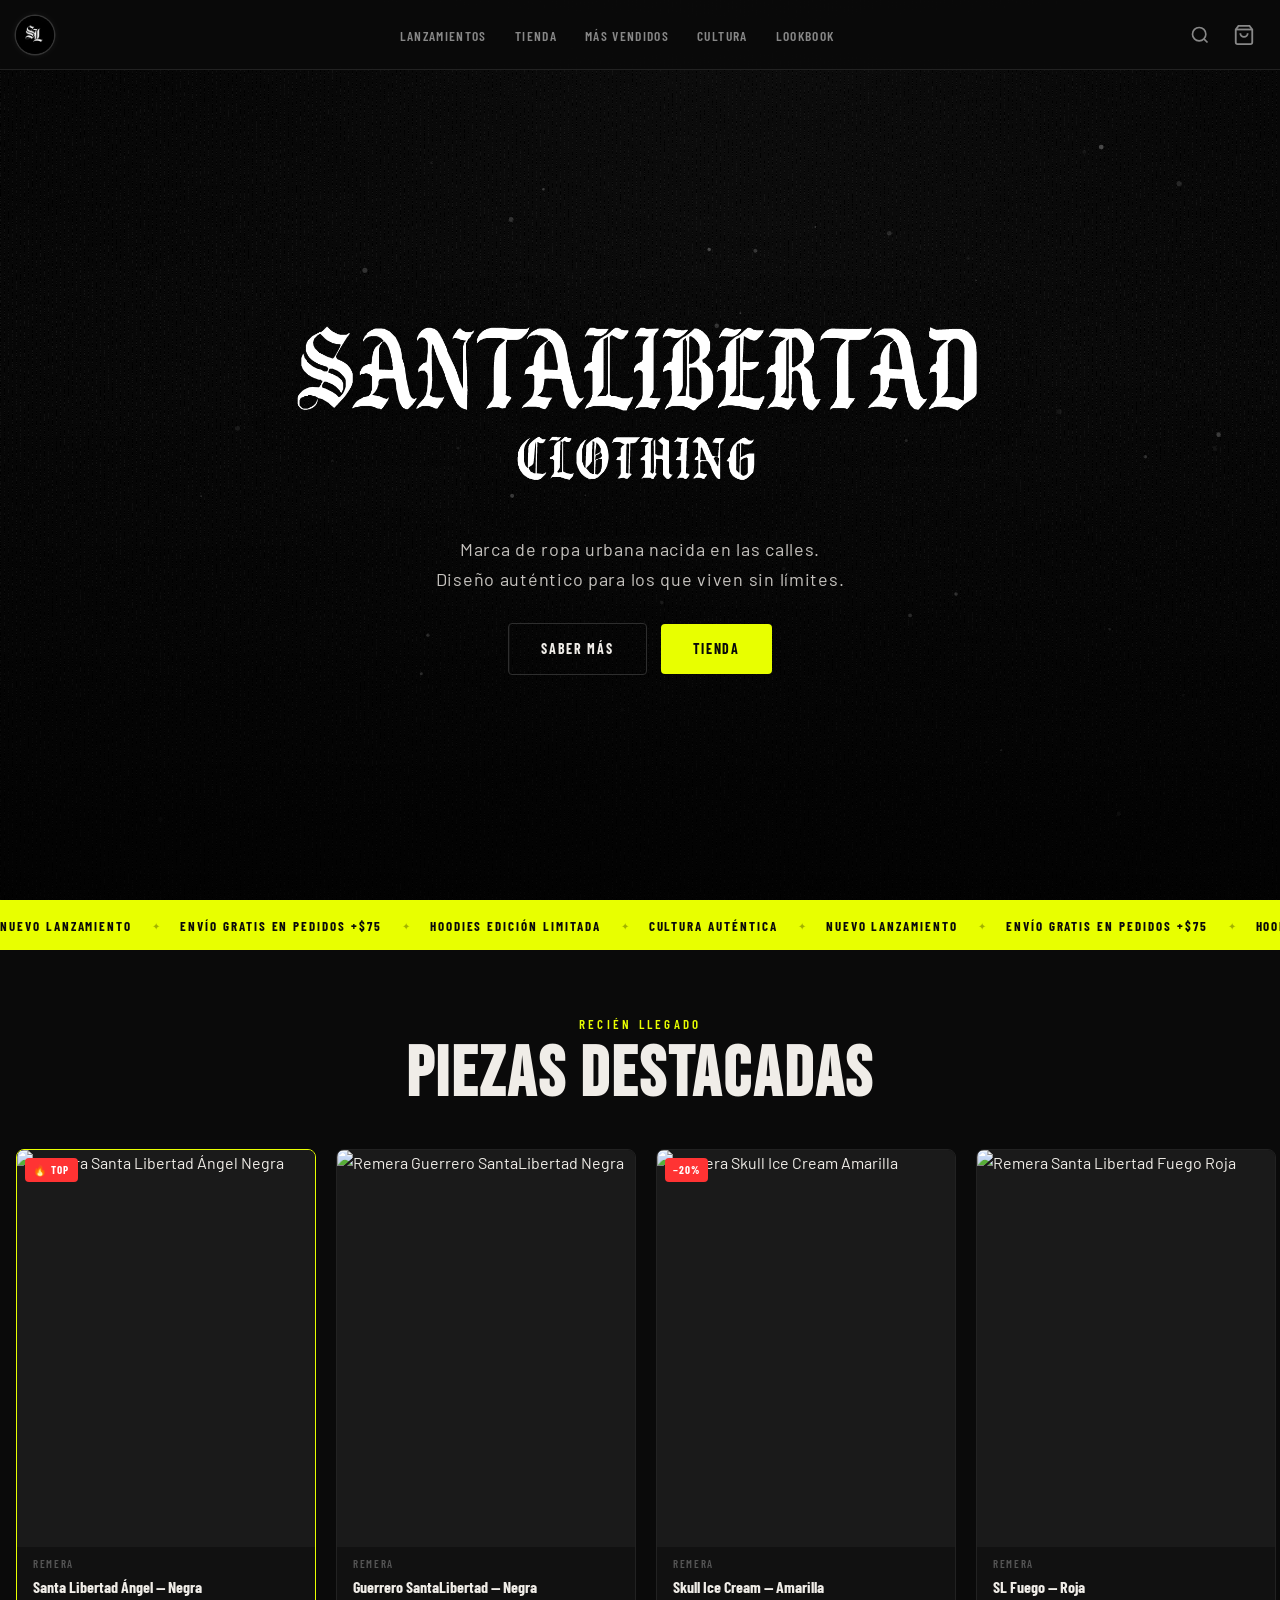
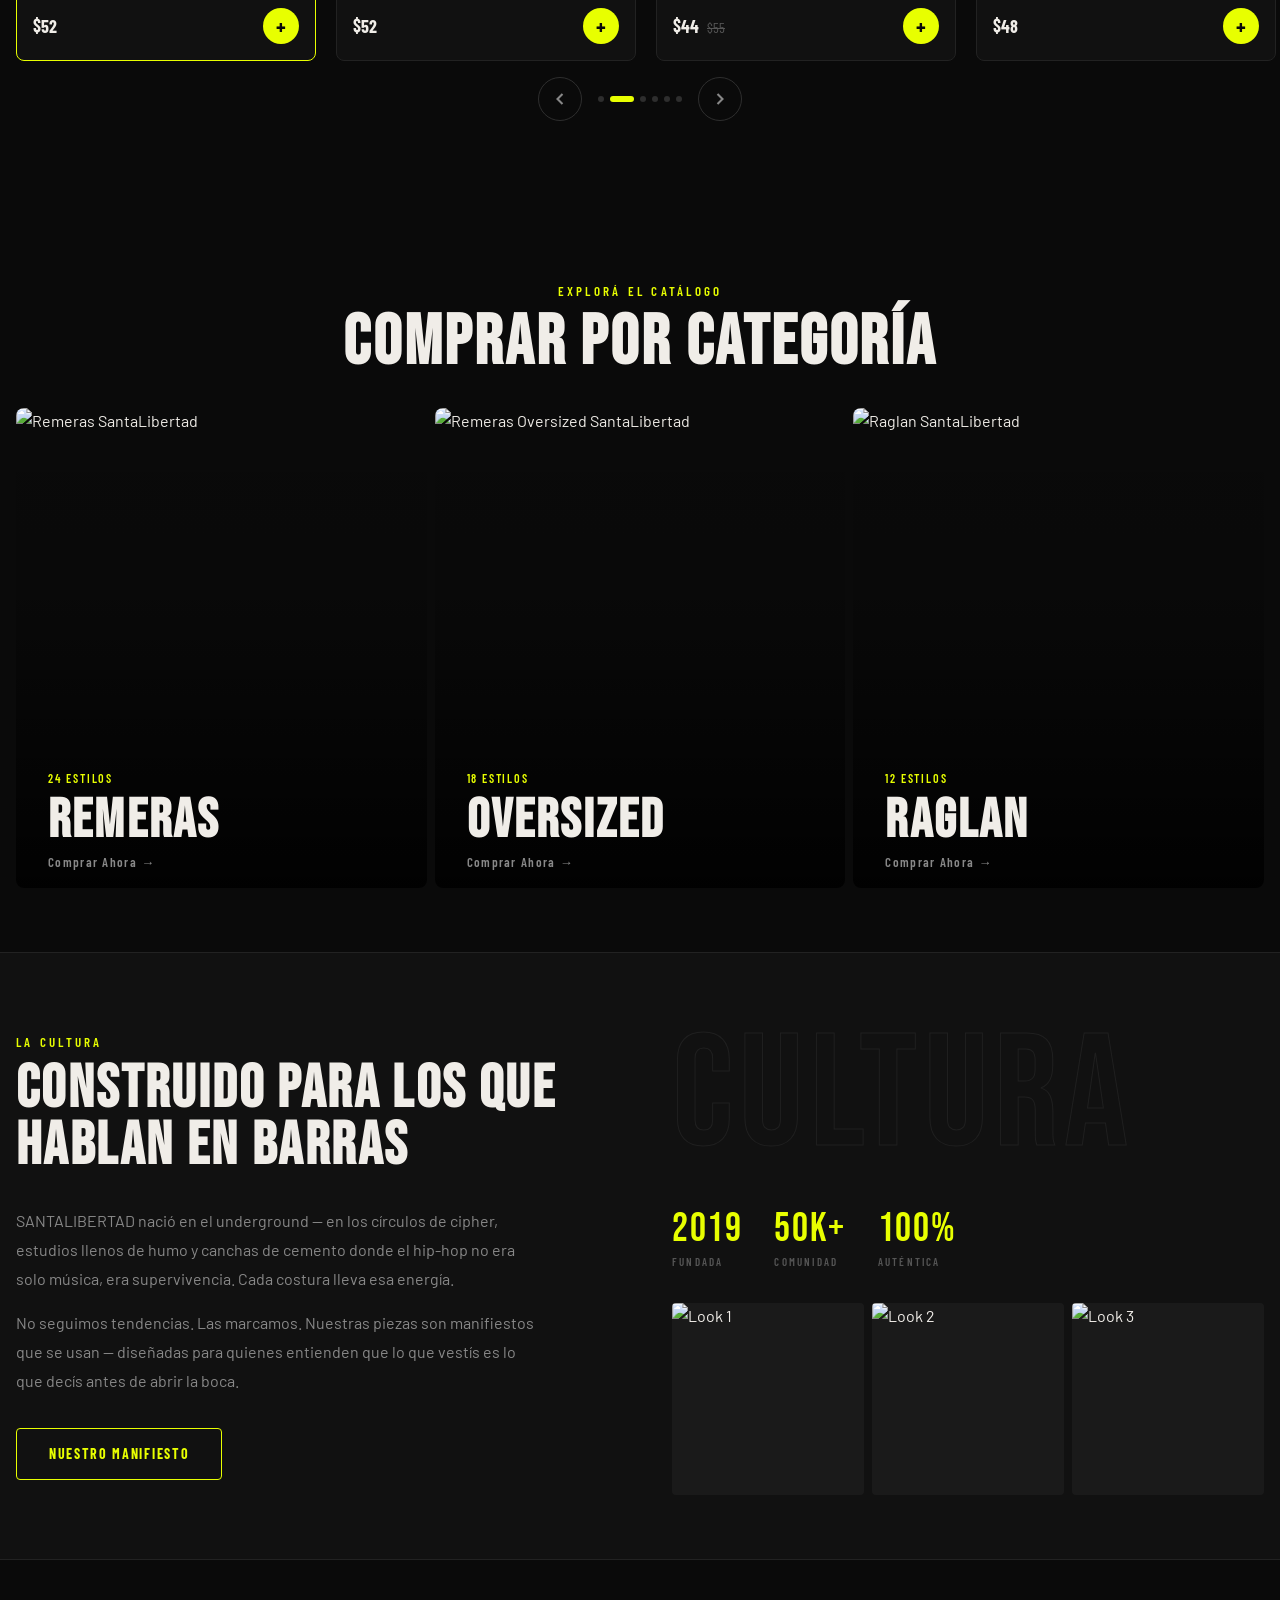
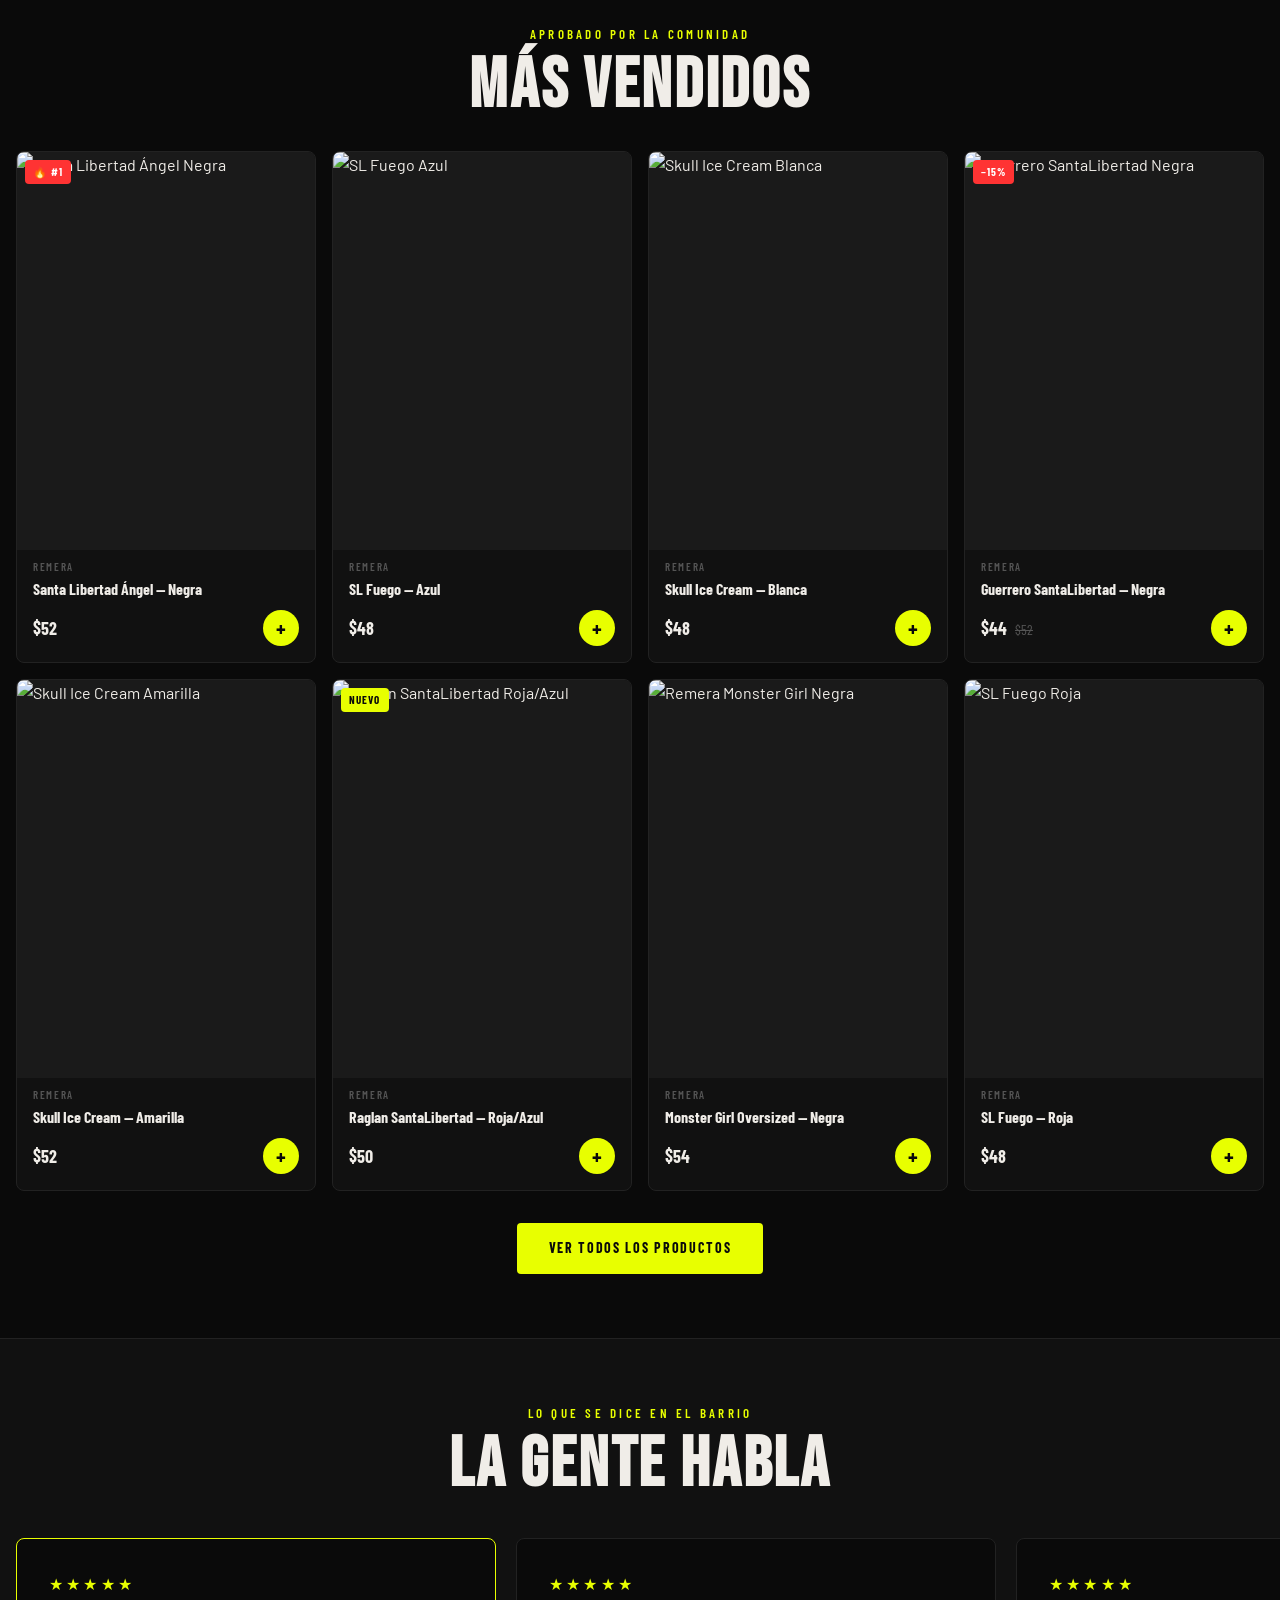
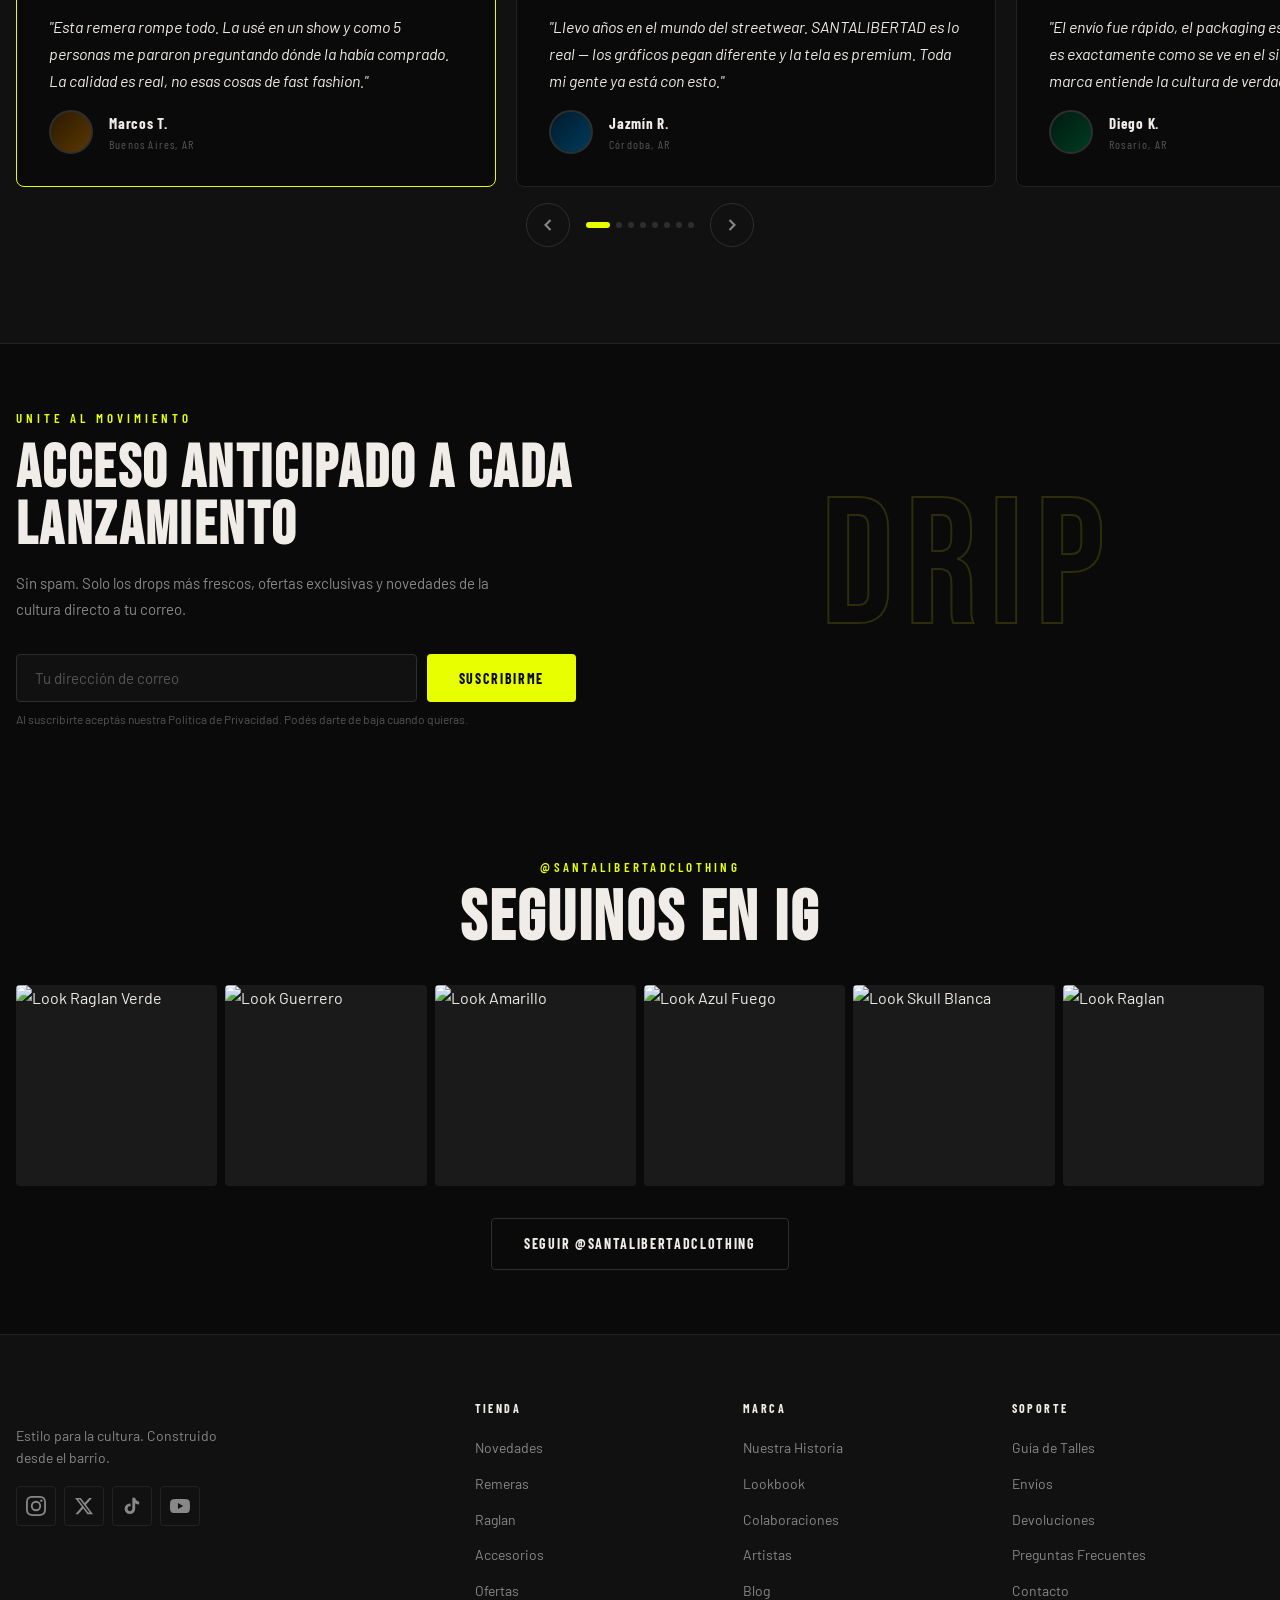
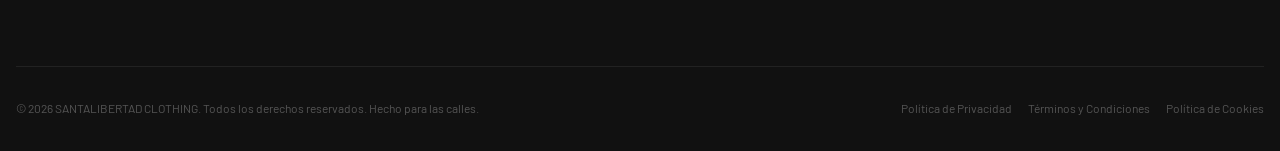
==== commit 18c47cc9: "Update index.html" ====
--- a/index.html
+++ b/index.html
@@ -24,8 +24,8 @@
       </button>
 
       <a href="#" class="nav__logo">
-        <img src="img/logo.jpg" alt="SantaLibertad Logo" class="hero__logo-circle" />
-      <!--  <img src="img/logo-santalibertad.png" alt="texto-logo" class="nav__logo-img"> -->
+        <img src="logo.jpg" alt="SantaLibertad Logo" class="hero__logo-circle" />
+      <!--  <img src="logo-santalibertad.png" alt="texto-logo" class="nav__logo-img"> -->
       </a>
 
       <nav class="nav__menu" id="navMenu" role="navigation" aria-label="Navegación principal">
@@ -77,7 +77,14 @@
       <!-- Video fondo hero — reemplazar hero-skate.mp4 con tu video -->
       <div class="hero__video-bg">
         <video
-          class="hero__video" src="img/santalibertad.video.mp4" autoplay muted loop playsinline preload="metadata"></video>
+          class="hero__video"
+          src="hero-skate.mp4"
+          autoplay
+          muted
+          loop
+          playsinline
+          preload="metadata"
+        ></video>
         <!-- Fallback canvas si no hay video -->
         <canvas id="heroCanvas" class="hero__canvas-fallback"></canvas>
       </div>
@@ -86,7 +93,7 @@
       <div class="hero__inner">
 
         <!-- Imagen título de marca -->
-        <img src="img/santalibertad.png" alt="SANTALIBERTAD" class="hero__brand-title"/>
+        <img src="santalibertad.png" alt="SANTALIBERTAD" class="hero__brand-title"/>
 
         <!-- Descripción breve -->
         <p class="hero__description">
@@ -794,4 +801,4 @@
 
   <script src="main.js"></script>
 </body>
-</html>+</html>
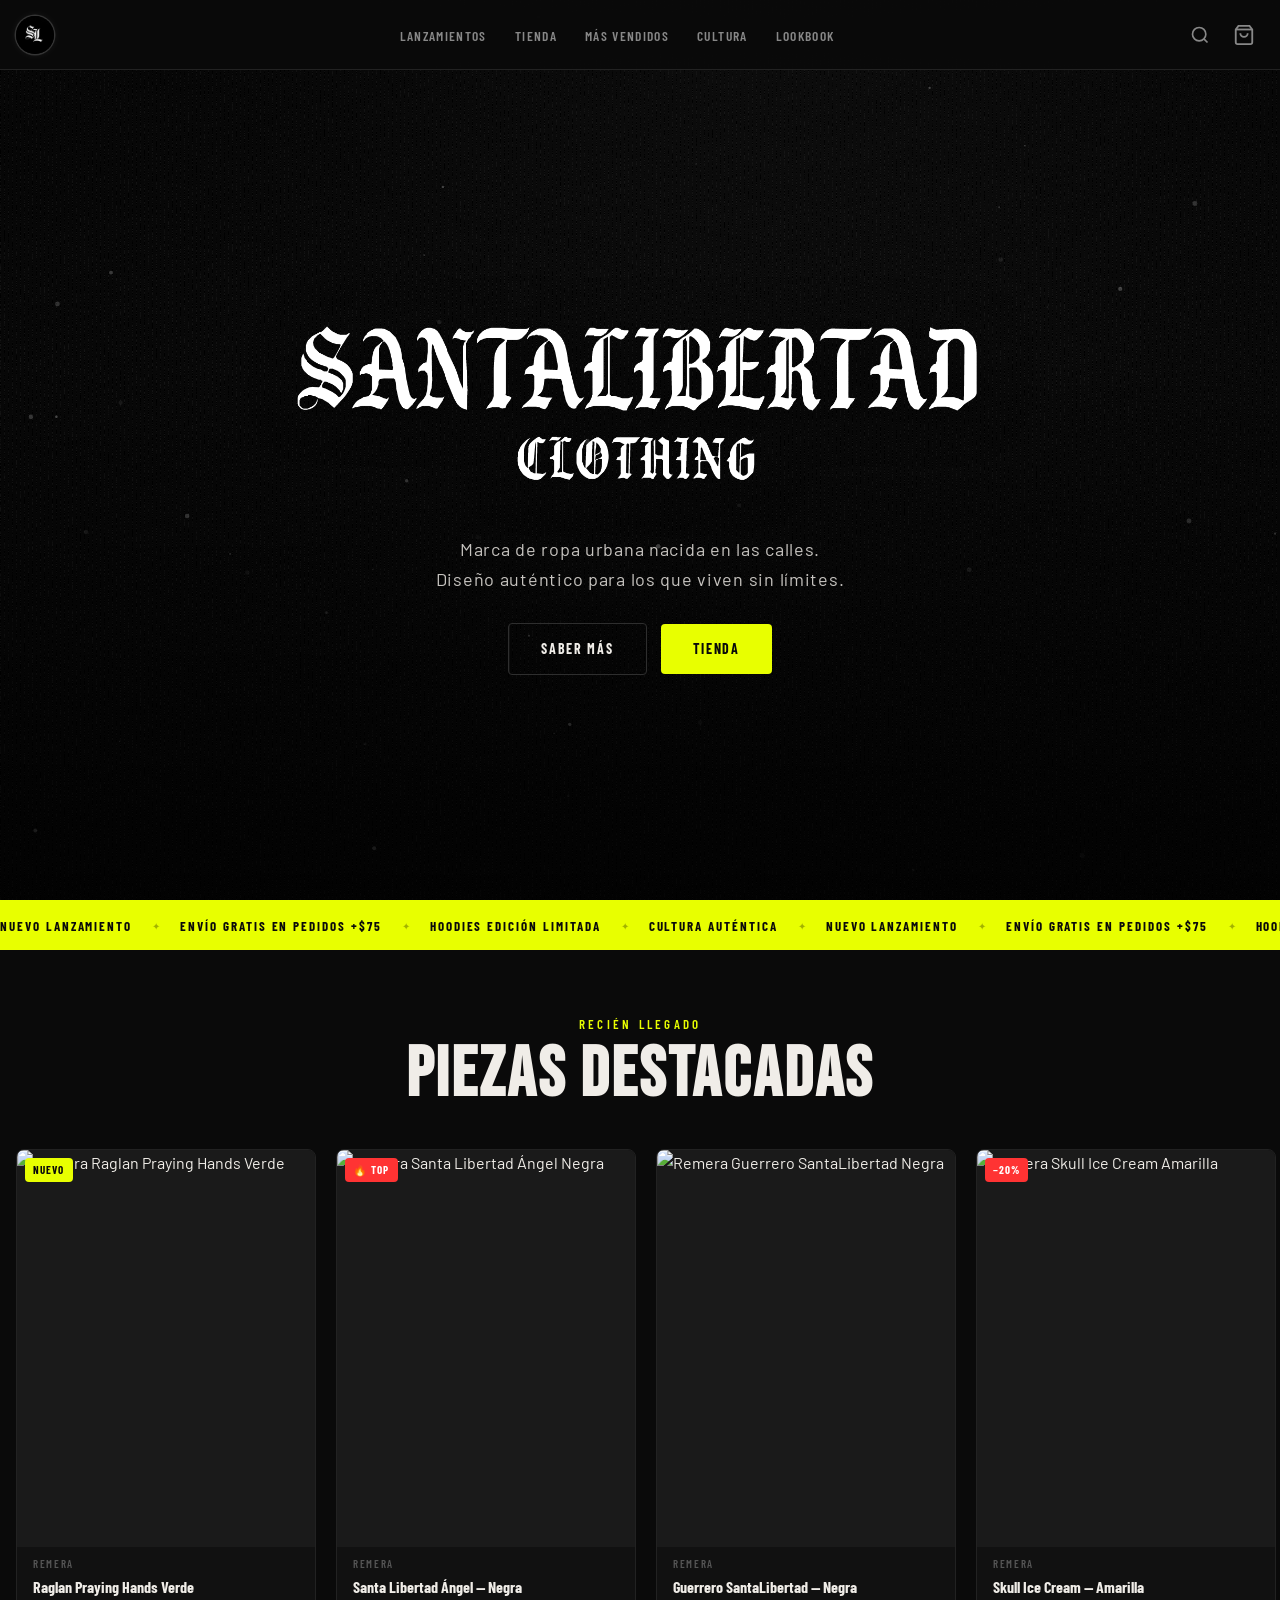
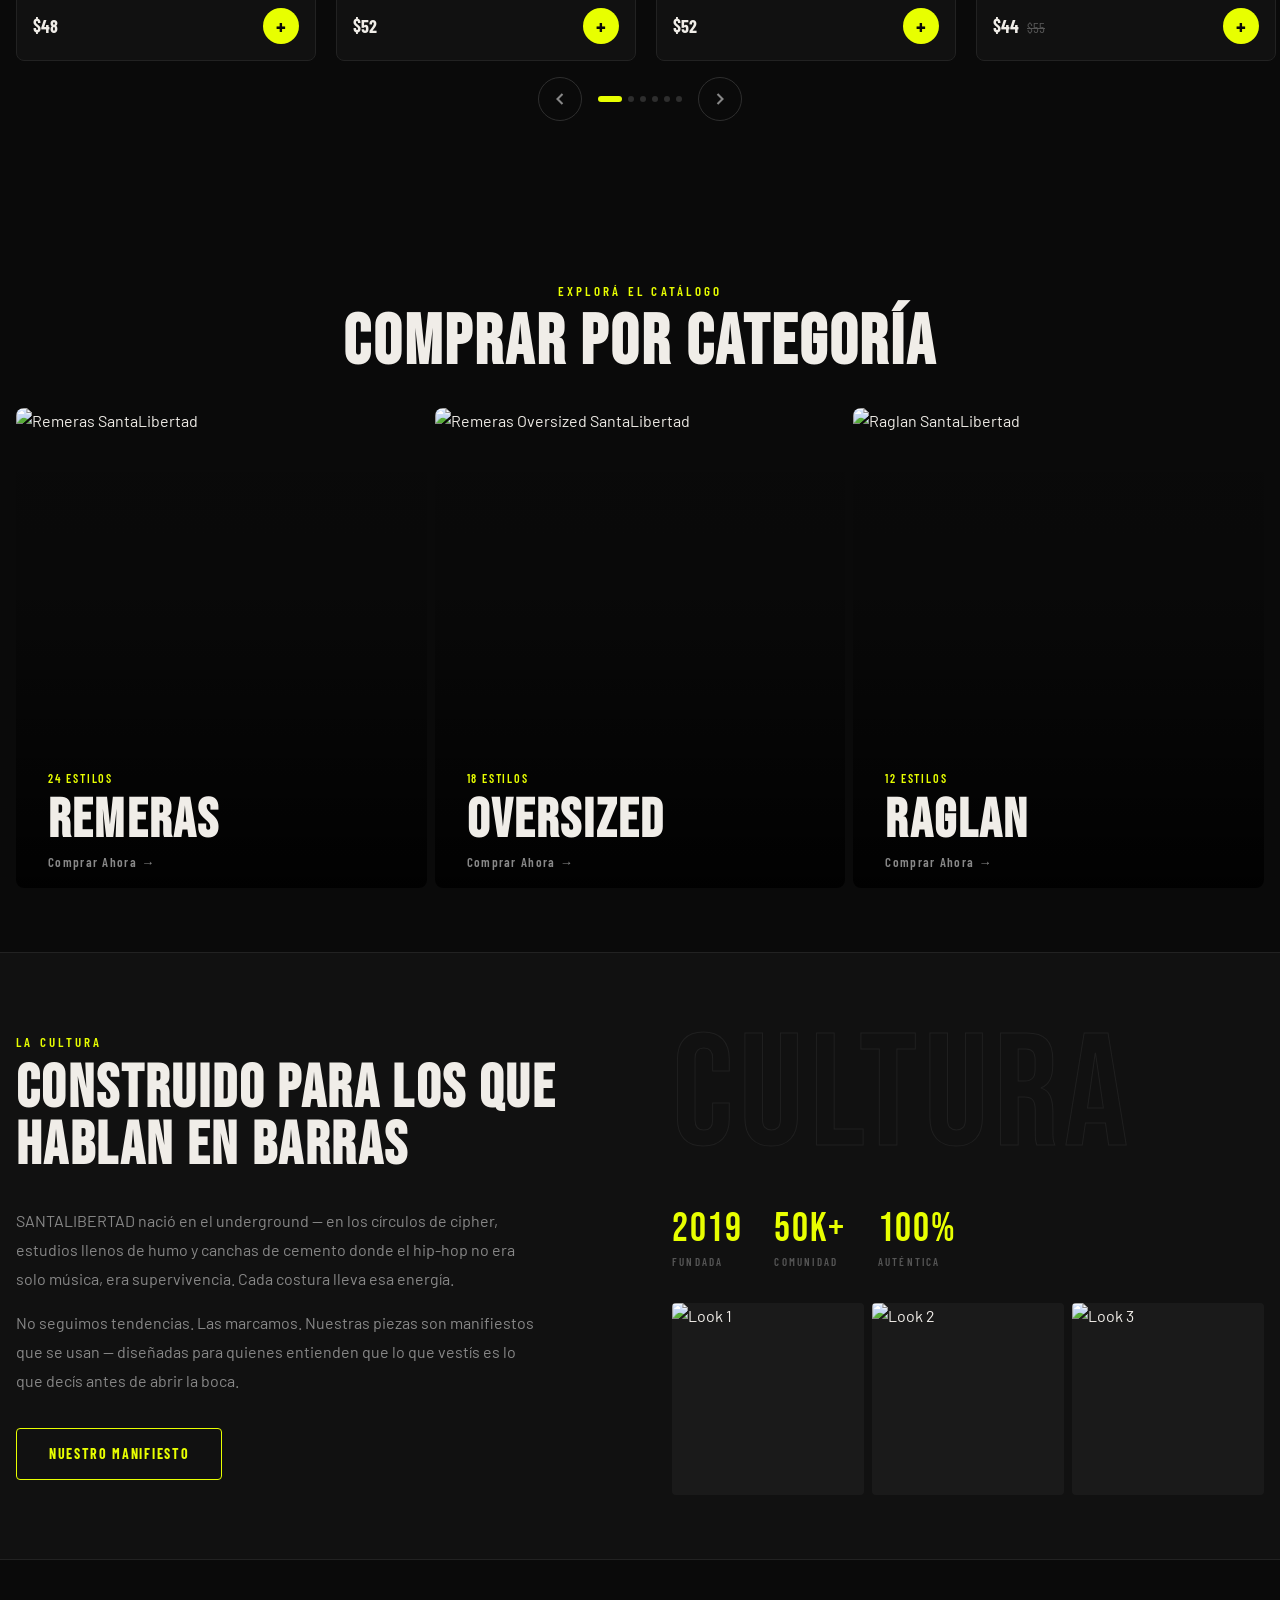
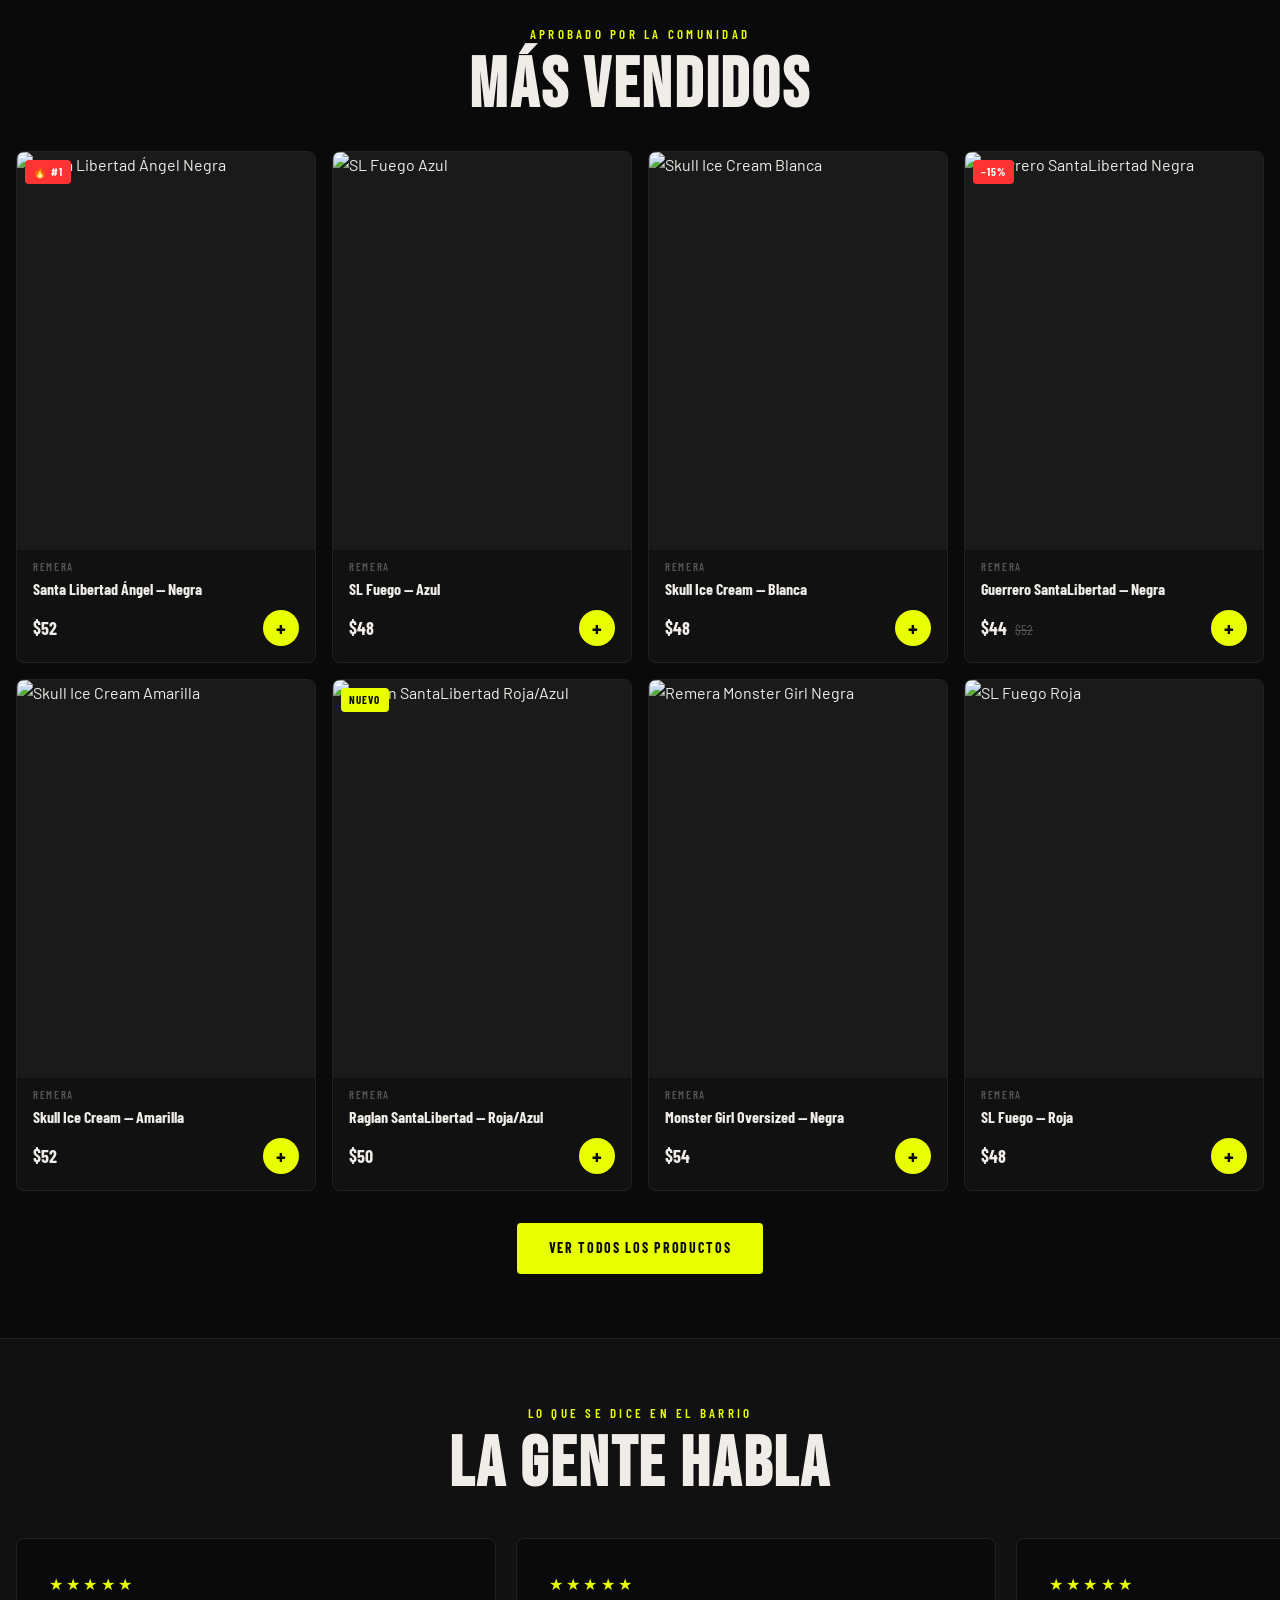
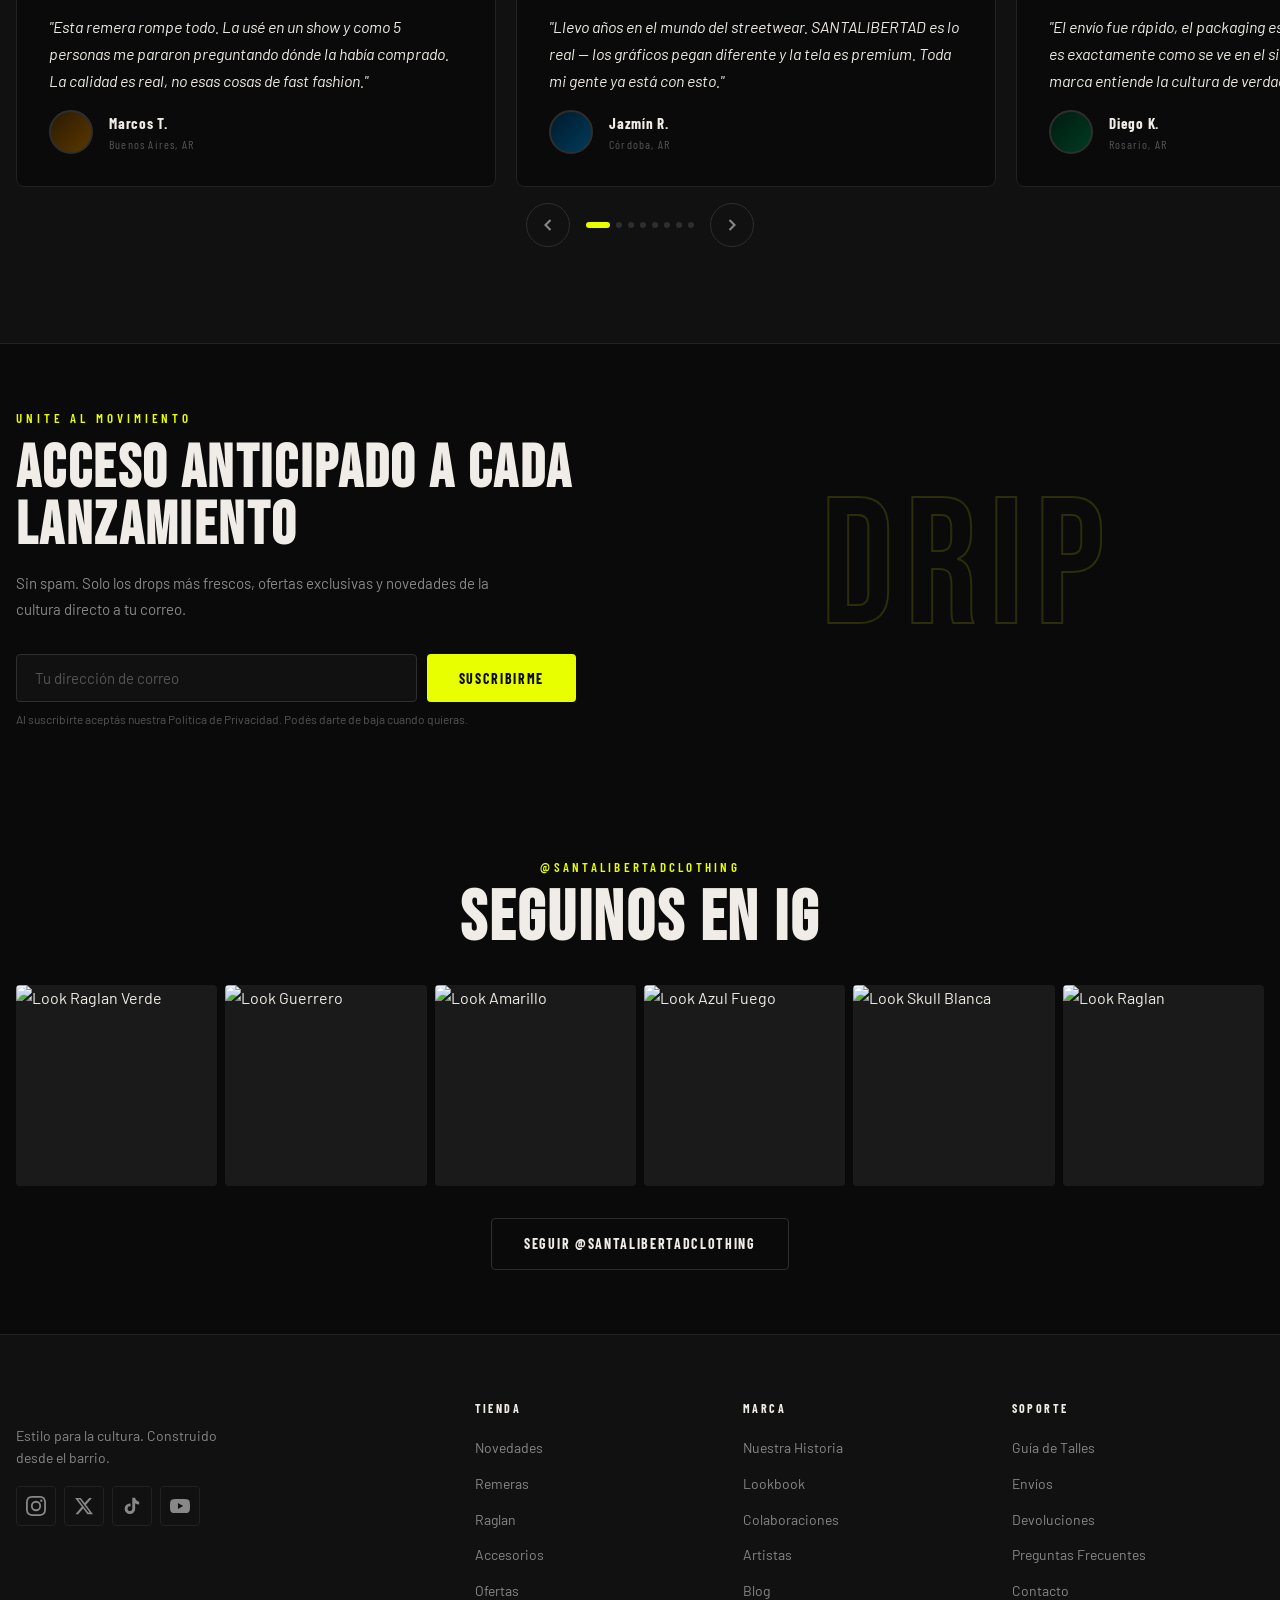
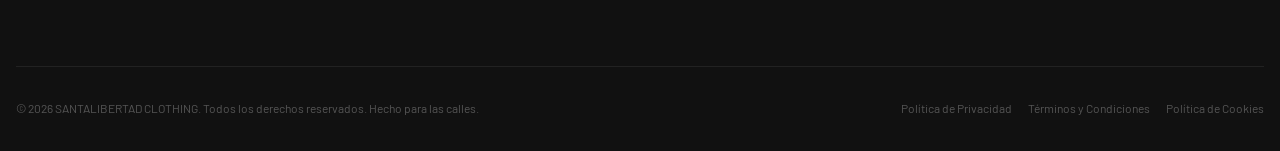
==== commit a084e620: "Replace hero video source with santalibertad.video.mp4" ====
--- a/index.html
+++ b/index.html
@@ -76,15 +76,7 @@
 
       <!-- Video fondo hero — reemplazar hero-skate.mp4 con tu video -->
       <div class="hero__video-bg">
-        <video
-          class="hero__video"
-          src="hero-skate.mp4"
-          autoplay
-          muted
-          loop
-          playsinline
-          preload="metadata"
-        ></video>
+        <video class="hero__video" src="santalibertad.video.mp4" autoplay muted loop playsinline preload="metadata"></video>
         <!-- Fallback canvas si no hay video -->
         <canvas id="heroCanvas" class="hero__canvas-fallback"></canvas>
       </div>
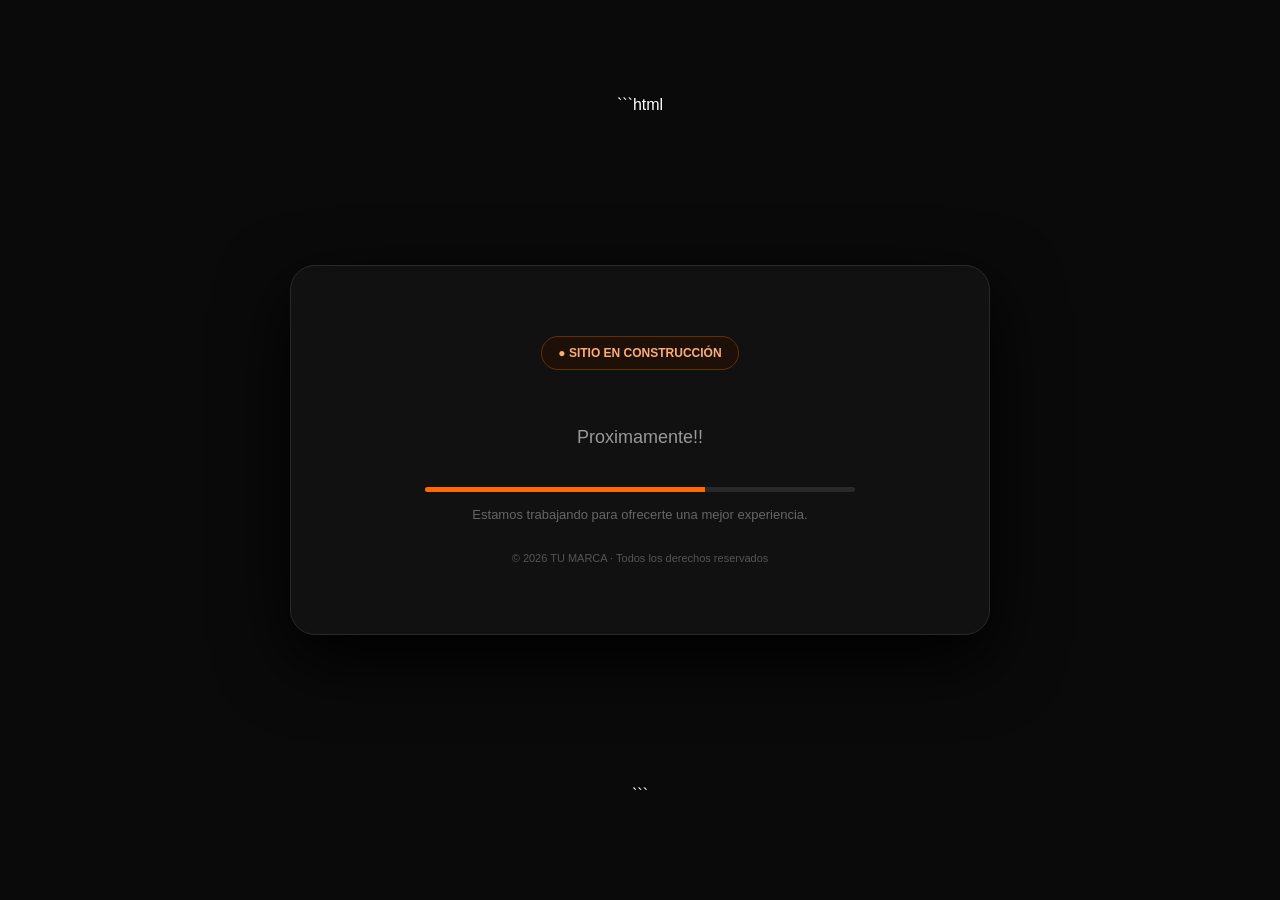
==== commit 19415b7c: "Add initial HTML structure for construction page" ====
--- a/index.html
+++ b/index.html
@@ -1,796 +1,165 @@
+```html
 <!DOCTYPE html>
 <html lang="es">
 <head>
-  <meta charset="UTF-8" />
-  <meta name="viewport" content="width=device-width, initial-scale=1.0" />
-  <title>SANTALIBERTAD — Streetwear para la Cultura</title>
-  <link rel="stylesheet" href="style.css" />
-  <link rel="preconnect" href="https://fonts.googleapis.com" />
-  <link rel="preconnect" href="https://fonts.gstatic.com" crossorigin />
-  <link href="https://fonts.googleapis.com/css2?family=Bebas+Neue&family=Barlow+Condensed:wght@400;600;700&family=Barlow:wght@300;400;500&family=UnifrakturMaguntia&display=swap" rel="stylesheet" />
+<meta charset="UTF-8">
+<meta name="viewport" content="width=device-width, initial-scale=1.0">
+<title>Estamos construyendo</title>
+
+<style>
+*{box-sizing:border-box;margin:0;padding:0}
+
+body{
+  min-height:100vh;
+  display:grid;
+  place-items:center;
+  padding:20px;
+  font-family:Arial,Helvetica,sans-serif;
+  color:#fff;
+  background:#0a0a0a;
+}
+
+.card{
+  width:100%;
+  max-width:700px;
+  padding:70px 30px;
+  text-align:center;
+  background:#111;
+  border:1px solid #292929;
+  border-radius:25px;
+  box-shadow:0 25px 70px #000;
+}
+
+.logo{
+  margin-bottom:40px;
+  font-size:15px;
+  font-weight:bold;
+  letter-spacing:4px;
+}
+
+.logo span{color:#ff6a00}
+
+.badge{
+  display:inline-block;
+  margin-bottom:25px;
+  padding:9px 16px;
+  border:1px solid #663000;
+  border-radius:30px;
+  color:#ffad76;
+  background:#1c1008;
+  font-size:12px;
+  font-weight:bold;
+  text-transform:uppercase;
+}
+
+h1{
+  font-size:clamp(42px,8vw,75px);
+  line-height:1;
+  letter-spacing:-3px;
+}
+
+h1 span{color:#ff6a00}
+
+.intro{
+  margin:28px auto 35px;
+  color:#999;
+  font-size:18px;
+  line-height:1.6;
+}
+
+.progress{
+  width:100%;
+  max-width:430px;
+  height:5px;
+  margin:auto;
+  overflow:hidden;
+  border-radius:10px;
+  background:#292929;
+}
+
+.progress-bar{
+  width:65%;
+  height:100%;
+  background:#ff6a00;
+  animation:cargar 3s infinite alternate;
+}
+
+.small{
+  margin-top:15px;
+  color:#666;
+  font-size:13px;
+}
+
+.contact{
+  margin-top:40px;
+  padding-top:25px;
+  border-top:1px solid #292929;
+  color:#777;
+  font-size:13px;
+}
+
+.contact a{
+  display:inline-block;
+  margin-left:5px;
+  color:#fff;
+  text-decoration:none;
+}
+
+.contact a:hover{color:#ff6a00}
+
+footer{
+  margin-top:30px;
+  color:#555;
+  font-size:11px;
+}
+
+@keyframes cargar{
+  from{width:55%}
+  to{width:80%}
+}
+
+@media(max-width:500px){
+  .card{padding:50px 22px}
+  .intro{font-size:16px}
+  .contact a{display:block;margin:8px 0 0}
+}
+</style>
 </head>
+
 <body>
 
-  <!-- ==============================
-       NAVEGACIÓN
-  ============================== -->
-  <header class="nav" id="nav">
-    <div class="nav__container">
+<main class="card">
 
-      <button class="nav__hamburger" id="hamburger" aria-label="Abrir menú" aria-expanded="false">
-        <span class="nav__hamburger-line"></span>
-        <span class="nav__hamburger-line"></span>
-        <span class="nav__hamburger-line"></span>
-      </button>
+ <!-- <div class="logo">
+    TU<span>MARCA</span>
+  </div>-->
 
-      <a href="#" class="nav__logo">
-        <img src="logo.jpg" alt="SantaLibertad Logo" class="hero__logo-circle" />
-      <!--  <img src="logo-santalibertad.png" alt="texto-logo" class="nav__logo-img"> -->
-      </a>
-
-      <nav class="nav__menu" id="navMenu" role="navigation" aria-label="Navegación principal">
-        <ul class="nav__list">
-          <li class="nav__item"><a href="#featured" class="nav__link">Lanzamientos</a></li>
-          <li class="nav__item"><a href="#categories" class="nav__link">Tienda</a></li>
-          <li class="nav__item"><a href="#best-sellers" class="nav__link">Más Vendidos</a></li>
-          <li class="nav__item"><a href="#brand" class="nav__link">Cultura</a></li>
-          <li class="nav__item"><a href="#social-feed" class="nav__link">Lookbook</a></li>
-        </ul>
-      </nav>
-
-      <div class="nav__actions">
-        <button class="nav__search" aria-label="Buscar">
-          <svg width="20" height="20" viewBox="0 0 24 24" fill="none" stroke="currentColor" stroke-width="2"><circle cx="11" cy="11" r="8"/><line x1="21" y1="21" x2="16.65" y2="16.65"/></svg>
-        </button>
-        <button class="nav__cart" id="cartBtn" aria-label="Carrito de compras">
-          <svg width="22" height="22" viewBox="0 0 24 24" fill="none" stroke="currentColor" stroke-width="2"><path d="M6 2L3 6v14a2 2 0 002 2h14a2 2 0 002-2V6l-3-4z"/><line x1="3" y1="6" x2="21" y2="6"/><path d="M16 10a4 4 0 01-8 0"/></svg>
-          <span class="nav__cart-count" id="cartCount">0</span>
-        </button>
-      </div>
-
-    </div>
-  </header>
-
-  <!-- Menú overlay móvil -->
-  <div class="nav__overlay" id="navOverlay">
-    <ul class="nav__overlay-list">
-      <li><a href="#featured" class="nav__overlay-link">Lanzamientos</a></li>
-      <li><a href="#categories" class="nav__overlay-link">Tienda</a></li>
-      <li><a href="#best-sellers" class="nav__overlay-link">Más Vendidos</a></li>
-      <li><a href="#brand" class="nav__overlay-link">Cultura</a></li>
-      <li><a href="#social-feed" class="nav__overlay-link">Lookbook</a></li>
-    </ul>
-    <div class="nav__overlay-social">
-      <a href="#" aria-label="Instagram">IG</a>
-      <a href="#" aria-label="Twitter">TW</a>
-      <a href="#" aria-label="TikTok">TK</a>
-    </div>
+  <div class="badge">
+    ● Sitio en construcción
   </div>
 
-  <main>
+ 
 
-    <!-- ==============================
-         SECCIÓN HERO
-    ============================== -->
-    <section class="hero" id="hero">
+  <p class="intro">
+      Proximamente!!
+  </p>
 
-      <!-- Video fondo hero — reemplazar hero-skate.mp4 con tu video -->
-      <div class="hero__video-bg">
-        <video class="hero__video" src="santalibertad.video.mp4" autoplay muted loop playsinline preload="metadata"></video>
-        <!-- Fallback canvas si no hay video -->
-        <canvas id="heroCanvas" class="hero__canvas-fallback"></canvas>
-      </div>
-      <div class="hero__video-overlay"></div>
+  <div class="progress">
+    <div class="progress-bar"></div>
+  </div>
 
-      <div class="hero__inner">
+  <p class="small">
+    Estamos trabajando para ofrecerte una mejor experiencia.
+  </p>
 
-        <!-- Imagen título de marca -->
-        <img src="santalibertad.png" alt="SANTALIBERTAD" class="hero__brand-title"/>
+ 
 
-        <!-- Descripción breve -->
-        <p class="hero__description">
-          Marca de ropa urbana nacida en las calles.<br>
-          Diseño auténtico para los que viven sin límites.
-        </p>
-
-        <!-- Botones -->
-        <div class="hero__actions">
-          <a href="#brand" class="btn btn--ghost">Saber más</a>
-          <a href="#categories" class="btn btn--primary">Tienda</a>
-        </div>
-      </div>
-
-    </section>
-
-    <!-- ==============================
-         TICKER / MARQUESINA
-    ============================== -->
-    <div class="ticker" aria-hidden="true">
-      <div class="ticker__track">
-        <span class="ticker__item">NUEVO LANZAMIENTO</span>
-        <span class="ticker__dot">✦</span>
-        <span class="ticker__item">ENVÍO GRATIS EN PEDIDOS +$75</span>
-        <span class="ticker__dot">✦</span>
-        <span class="ticker__item">HOODIES EDICIÓN LIMITADA</span>
-        <span class="ticker__dot">✦</span>
-        <span class="ticker__item">CULTURA AUTÉNTICA</span>
-        <span class="ticker__dot">✦</span>
-        <span class="ticker__item">NUEVO LANZAMIENTO</span>
-        <span class="ticker__dot">✦</span>
-        <span class="ticker__item">ENVÍO GRATIS EN PEDIDOS +$75</span>
-        <span class="ticker__dot">✦</span>
-        <span class="ticker__item">HOODIES EDICIÓN LIMITADA</span>
-        <span class="ticker__dot">✦</span>
-        <span class="ticker__item">CULTURA AUTÉNTICA</span>
-        <span class="ticker__dot">✦</span>
-        <span class="ticker__item">NUEVO LANZAMIENTO</span>
-        <span class="ticker__dot">✦</span>
-        <span class="ticker__item">ENVÍO GRATIS EN PEDIDOS +$75</span>
-        <span class="ticker__dot">✦</span>
-        <span class="ticker__item">HOODIES EDICIÓN LIMITADA</span>
-        <span class="ticker__dot">✦</span>
-        <span class="ticker__item">CULTURA AUTÉNTICA</span>
-        <span class="ticker__dot">✦</span>
-      </div>
-    </div>
-
-    <!-- ==============================
-         CARRUSEL DE PRODUCTOS DESTACADOS
-    ============================== -->
-    <section class="featured" id="featured">
-      <div class="section-header">
-        <p class="section-header__label">Recién Llegado</p>
-        <h2 class="section-header__title">PIEZAS DESTACADAS</h2>
-      </div>
-
-      <div class="carousel" id="featuredCarousel">
-        <div class="carousel__viewport">
-          <div class="carousel__track" id="featuredTrack">
-
-            <!-- Producto 1 — Remera Raglan Verde -->
-            <article class="product-card">
-              <div class="product-card__media">
-                <img src="https://res.cloudinary.com/djhgvjclq/image/upload/v1773329534/1.jpg" alt="Remera Raglan Praying Hands Verde" class="product-card__img" loading="lazy" />
-                <span class="product-card__badge">Nuevo</span>
-                <div class="product-card__overlay">
-                  <button class="product-card__quick-view">Vista Rápida</button>
-                </div>
-              </div>
-              <div class="product-card__body">
-                <p class="product-card__category">Remera</p>
-                <h3 class="product-card__name">Raglan Praying Hands Verde</h3>
-                <div class="product-card__footer">
-                  <span class="product-card__price">$48</span>
-                  <button class="product-card__cart btn--add-cart" data-name="Raglan Praying Hands Verde" data-price="48">+</button>
-                </div>
-              </div>
-            </article>
-
-            <!-- Producto 2 — Remera Santa Libertad Negra -->
-            <article class="product-card">
-              <div class="product-card__media">
-                <img src="https://res.cloudinary.com/djhgvjclq/image/upload/v1773329534/2.jpg" alt="Remera Santa Libertad Ángel Negra" class="product-card__img" loading="lazy" />
-                <span class="product-card__badge product-card__badge--hot">🔥 Top</span>
-                <div class="product-card__overlay">
-                  <button class="product-card__quick-view">Vista Rápida</button>
-                </div>
-              </div>
-              <div class="product-card__body">
-                <p class="product-card__category">Remera</p>
-                <h3 class="product-card__name">Santa Libertad Ángel — Negra</h3>
-                <div class="product-card__footer">
-                  <span class="product-card__price">$52</span>
-                  <button class="product-card__cart btn--add-cart" data-name="Santa Libertad Ángel — Negra" data-price="52">+</button>
-                </div>
-              </div>
-            </article>
-
-            <!-- Producto 3 — Remera Guerrero Negra -->
-            <article class="product-card">
-              <div class="product-card__media">
-                <img src="https://res.cloudinary.com/djhgvjclq/image/upload/v1773329535/3.jpg" alt="Remera Guerrero SantaLibertad Negra" class="product-card__img" loading="lazy" />
-                <div class="product-card__overlay">
-                  <button class="product-card__quick-view">Vista Rápida</button>
-                </div>
-              </div>
-              <div class="product-card__body">
-                <p class="product-card__category">Remera</p>
-                <h3 class="product-card__name">Guerrero SantaLibertad — Negra</h3>
-                <div class="product-card__footer">
-                  <span class="product-card__price">$52</span>
-                  <button class="product-card__cart btn--add-cart" data-name="Guerrero SantaLibertad — Negra" data-price="52">+</button>
-                </div>
-              </div>
-            </article>
-
-            <!-- Producto 4 — Remera Skull Ice Cream Amarilla -->
-            <article class="product-card">
-              <div class="product-card__media">
-                <img src="https://res.cloudinary.com/djhgvjclq/image/upload/v1773329535/4.jpg" alt="Remera Skull Ice Cream Amarilla" class="product-card__img" loading="lazy" />
-                <span class="product-card__badge product-card__badge--sale">−20%</span>
-                <div class="product-card__overlay">
-                  <button class="product-card__quick-view">Vista Rápida</button>
-                </div>
-              </div>
-              <div class="product-card__body">
-                <p class="product-card__category">Remera</p>
-                <h3 class="product-card__name">Skull Ice Cream — Amarilla</h3>
-                <div class="product-card__footer">
-                  <span class="product-card__price">$44 <del>$55</del></span>
-                  <button class="product-card__cart btn--add-cart" data-name="Skull Ice Cream — Amarilla" data-price="44">+</button>
-                </div>
-              </div>
-            </article>
-
-            <!-- Producto 5 — Remera SL Fuego Roja -->
-            <article class="product-card">
-              <div class="product-card__media">
-                <img src="https://res.cloudinary.com/djhgvjclq/image/upload/v1773329535/5.jpg" alt="Remera Santa Libertad Fuego Roja" class="product-card__img" loading="lazy" />
-                <div class="product-card__overlay">
-                  <button class="product-card__quick-view">Vista Rápida</button>
-                </div>
-              </div>
-              <div class="product-card__body">
-                <p class="product-card__category">Remera</p>
-                <h3 class="product-card__name">SL Fuego — Roja</h3>
-                <div class="product-card__footer">
-                  <span class="product-card__price">$48</span>
-                  <button class="product-card__cart btn--add-cart" data-name="SL Fuego — Roja" data-price="48">+</button>
-                </div>
-              </div>
-            </article>
-
-            <!-- Producto 6 — Raglan Roja/Azul -->
-            <article class="product-card">
-              <div class="product-card__media">
-                <img src="https://res.cloudinary.com/djhgvjclq/image/upload/v1773329534/1.jpg" alt="Raglan SantaLibertad Roja y Azul" class="product-card__img" loading="lazy" />
-                <span class="product-card__badge">Nuevo</span>
-                <div class="product-card__overlay">
-                  <button class="product-card__quick-view">Vista Rápida</button>
-                </div>
-              </div>
-              <div class="product-card__body">
-                <p class="product-card__category">Remera</p>
-                <h3 class="product-card__name">Raglan SantaLibertad — Roja/Azul</h3>
-                <div class="product-card__footer">
-                  <span class="product-card__price">$50</span>
-                  <button class="product-card__cart btn--add-cart" data-name="Raglan SantaLibertad — Roja/Azul" data-price="50">+</button>
-                </div>
-              </div>
-            </article>
-
-          </div>
-        </div>
-
-        <div class="carousel__controls">
-          <button class="carousel__btn carousel__btn--prev" id="featuredPrev" aria-label="Anterior">
-            <svg width="20" height="20" viewBox="0 0 24 24" fill="none" stroke="currentColor" stroke-width="2.5"><polyline points="15 18 9 12 15 6"/></svg>
-          </button>
-          <div class="carousel__dots" id="featuredDots"></div>
-          <button class="carousel__btn carousel__btn--next" id="featuredNext" aria-label="Siguiente">
-            <svg width="20" height="20" viewBox="0 0 24 24" fill="none" stroke="currentColor" stroke-width="2.5"><polyline points="9 18 15 12 9 6"/></svg>
-          </button>
-        </div>
-      </div>
-    </section>
-
-    <!-- ==============================
-         SECCIÓN CATEGORÍAS
-    ============================== -->
-    <section class="categories" id="categories">
-      <div class="section-header">
-        <p class="section-header__label">Explorá el Catálogo</p>
-        <h2 class="section-header__title">COMPRAR POR CATEGORÍA</h2>
-      </div>
-
-      <div class="categories__grid">
-
-        <a href="#" class="category-card category-card--large">
-          <img src="https://res.cloudinary.com/djhgvjclq/image/upload/v1773329535/4.jpg" alt="Remeras SantaLibertad" class="category-card__img-bg" />
-          <div class="category-card__bg category-card__bg--overlay"></div>
-          <div class="category-card__content">
-            <span class="category-card__count">24 Estilos</span>
-            <h3 class="category-card__title">Remeras</h3>
-            <span class="category-card__cta">Comprar Ahora →</span>
-          </div>
-        </a>
-
-        <a href="#" class="category-card category-card--large">
-          <img src="https://res.cloudinary.com/djhgvjclq/image/upload/v1773329537/7.jpg" alt="Remeras Oversized SantaLibertad" class="category-card__img-bg" />
-          <div class="category-card__bg category-card__bg--overlay"></div>
-          <div class="category-card__content">
-            <span class="category-card__count">18 Estilos</span>
-            <h3 class="category-card__title">Oversized</h3>
-            <span class="category-card__cta">Comprar Ahora →</span>
-          </div>
-        </a>
-
-        <a href="#" class="category-card category-card--small">
-          <img src="https://res.cloudinary.com/djhgvjclq/image/upload/v1773329535/3.jpg" alt="Raglan SantaLibertad" class="category-card__img-bg" />
-          <div class="category-card__bg category-card__bg--overlay"></div>
-          <div class="category-card__content">
-            <span class="category-card__count">12 Estilos</span>
-            <h3 class="category-card__title">Raglan</h3>
-            <span class="category-card__cta">Comprar Ahora →</span>
-          </div>
-        </a>
-
-      </div>
-    </section>
-
-    <!-- ==============================
-         SECCIÓN IDENTIDAD DE MARCA
-    ============================== -->
-    <section class="brand" id="brand">
-      <div class="brand__container">
-        <div class="brand__text-block">
-          <p class="section-header__label">La Cultura</p>
-          <h2 class="brand__headline">CONSTRUIDO PARA LOS QUE HABLAN EN BARRAS</h2>
-          <div class="brand__body">
-            <p>SANTALIBERTAD nació en el underground — en los círculos de cipher, estudios llenos de humo y canchas de cemento donde el hip-hop no era solo música, era supervivencia. Cada costura lleva esa energía.</p>
-            <p>No seguimos tendencias. Las marcamos. Nuestras piezas son manifiestos que se usan — diseñadas para quienes entienden que lo que vestís es lo que decís antes de abrir la boca.</p>
-          </div>
-          <a href="#" class="btn btn--outline">Nuestro Manifiesto</a>
-        </div>
-        <div class="brand__visual">
-          <div class="brand__big-text" aria-hidden="true">CULTURA</div>
-          <div class="brand__stats">
-            <div class="brand__stat">
-              <span class="brand__stat-number">2019</span>
-              <span class="brand__stat-label">Fundada</span>
-            </div>
-            <div class="brand__stat">
-              <span class="brand__stat-number">50K+</span>
-              <span class="brand__stat-label">Comunidad</span>
-            </div>
-            <div class="brand__stat">
-              <span class="brand__stat-number">100%</span>
-              <span class="brand__stat-label">Auténtica</span>
-            </div>
-          </div>
-          <div class="brand__img-grid">
-            <img src="https://res.cloudinary.com/djhgvjclq/image/upload/v1773329534/1.jpg" alt="Look 1" class="brand__img" loading="lazy" />
-            <img src="https://res.cloudinary.com/djhgvjclq/image/upload/v1773329534/2.jpg" alt="Look 2" class="brand__img" loading="lazy" />
-            <img src="https://res.cloudinary.com/djhgvjclq/image/upload/v1773329534/2.jpg" alt="Look 3" class="brand__img" loading="lazy" />
-          </div>
-        </div>
-      </div>
-    </section>
-
-    <!-- ==============================
-         GRILLA DE MÁS VENDIDOS
-    ============================== -->
-    <section class="best-sellers" id="best-sellers">
-      <div class="section-header">
-        <p class="section-header__label">Aprobado por la Comunidad</p>
-        <h2 class="section-header__title">MÁS VENDIDOS</h2>
-      </div>
-
-      <div class="best-sellers__grid">
-
-        <article class="product-card product-card--grid">
-          <div class="product-card__media">
-            <img src="https://res.cloudinary.com/djhgvjclq/image/upload/v1773329534/2.jpg" alt="Santa Libertad Ángel Negra" class="product-card__img" loading="lazy" />
-            <span class="product-card__badge product-card__badge--hot">🔥 #1</span>
-            <div class="product-card__overlay">
-              <button class="product-card__quick-view">Vista Rápida</button>
-            </div>
-          </div>
-          <div class="product-card__body">
-            <p class="product-card__category">Remera</p>
-            <h3 class="product-card__name">Santa Libertad Ángel — Negra</h3>
-            <div class="product-card__footer">
-              <span class="product-card__price">$52</span>
-              <button class="product-card__cart btn--add-cart" data-name="Santa Libertad Ángel — Negra" data-price="52">+</button>
-            </div>
-          </div>
-        </article>
-
-        <article class="product-card product-card--grid">
-          <div class="product-card__media">
-            <img src="https://res.cloudinary.com/djhgvjclq/image/upload/v1773329538/10.2.jpg" alt="SL Fuego Azul" class="product-card__img" loading="lazy" />
-            <div class="product-card__overlay">
-              <button class="product-card__quick-view">Vista Rápida</button>
-            </div>
-          </div>
-          <div class="product-card__body">
-            <p class="product-card__category">Remera</p>
-            <h3 class="product-card__name">SL Fuego — Azul</h3>
-            <div class="product-card__footer">
-              <span class="product-card__price">$48</span>
-              <button class="product-card__cart btn--add-cart" data-name="SL Fuego — Azul" data-price="48">+</button>
-            </div>
-          </div>
-        </article>
-
-        <article class="product-card product-card--grid">
-          <div class="product-card__media">
-            <img src="https://res.cloudinary.com/djhgvjclq/image/upload/v1773329540/11.jpg" alt="Skull Ice Cream Blanca" class="product-card__img" loading="lazy" />
-            <div class="product-card__overlay">
-              <button class="product-card__quick-view">Vista Rápida</button>
-            </div>
-          </div>
-          <div class="product-card__body">
-            <p class="product-card__category">Remera</p>
-            <h3 class="product-card__name">Skull Ice Cream — Blanca</h3>
-            <div class="product-card__footer">
-              <span class="product-card__price">$48</span>
-              <button class="product-card__cart btn--add-cart" data-name="Skull Ice Cream — Blanca" data-price="48">+</button>
-            </div>
-          </div>
-        </article>
-
-        <article class="product-card product-card--grid">
-          <div class="product-card__media">
-            <img src="https://res.cloudinary.com/djhgvjclq/image/upload/v1773329535/3.jpg" alt="Guerrero SantaLibertad Negra" class="product-card__img" loading="lazy" />
-            <span class="product-card__badge product-card__badge--sale">−15%</span>
-            <div class="product-card__overlay">
-              <button class="product-card__quick-view">Vista Rápida</button>
-            </div>
-          </div>
-          <div class="product-card__body">
-            <p class="product-card__category">Remera</p>
-            <h3 class="product-card__name">Guerrero SantaLibertad — Negra</h3>
-            <div class="product-card__footer">
-              <span class="product-card__price">$44 <del>$52</del></span>
-              <button class="product-card__cart btn--add-cart" data-name="Guerrero SantaLibertad — Negra" data-price="44">+</button>
-            </div>
-          </div>
-        </article>
-
-        <article class="product-card product-card--grid">
-          <div class="product-card__media">
-            <img src="https://res.cloudinary.com/djhgvjclq/image/upload/v1773329535/4.jpg" alt="Skull Ice Cream Amarilla" class="product-card__img" loading="lazy" />
-            <div class="product-card__overlay">
-              <button class="product-card__quick-view">Vista Rápida</button>
-            </div>
-          </div>
-          <div class="product-card__body">
-            <p class="product-card__category">Remera</p>
-            <h3 class="product-card__name">Skull Ice Cream — Amarilla</h3>
-            <div class="product-card__footer">
-              <span class="product-card__price">$52</span>
-              <button class="product-card__cart btn--add-cart" data-name="Skull Ice Cream — Amarilla" data-price="52">+</button>
-            </div>
-          </div>
-        </article>
-
-        <article class="product-card product-card--grid">
-          <div class="product-card__media">
-            <img src="https://res.cloudinary.com/djhgvjclq/image/upload/v1773329536/6.jpg" alt="Raglan SantaLibertad Roja/Azul" class="product-card__img" loading="lazy" />
-            <span class="product-card__badge">Nuevo</span>
-            <div class="product-card__overlay">
-              <button class="product-card__quick-view">Vista Rápida</button>
-            </div>
-          </div>
-          <div class="product-card__body">
-            <p class="product-card__category">Remera</p>
-            <h3 class="product-card__name">Raglan SantaLibertad — Roja/Azul</h3>
-            <div class="product-card__footer">
-              <span class="product-card__price">$50</span>
-              <button class="product-card__cart btn--add-cart" data-name="Raglan SantaLibertad — Roja/Azul" data-price="50">+</button>
-            </div>
-          </div>
-        </article>
-
-        <article class="product-card product-card--grid">
-          <div class="product-card__media">
-            <img src="https://res.cloudinary.com/djhgvjclq/image/upload/v1773329536/6.jpg" alt="Remera Monster Girl Negra" class="product-card__img" loading="lazy" />
-            <div class="product-card__overlay">
-              <button class="product-card__quick-view">Vista Rápida</button>
-            </div>
-          </div>
-          <div class="product-card__body">
-            <p class="product-card__category">Remera</p>
-            <h3 class="product-card__name">Monster Girl Oversized — Negra</h3>
-            <div class="product-card__footer">
-              <span class="product-card__price">$54</span>
-              <button class="product-card__cart btn--add-cart" data-name="Monster Girl Oversized — Negra" data-price="54">+</button>
-            </div>
-          </div>
-        </article>
-
-        <article class="product-card product-card--grid">
-          <div class="product-card__media">
-            <img src="https://res.cloudinary.com/djhgvjclq/image/upload/v1773329535/5.jpg" alt="SL Fuego Roja" class="product-card__img" loading="lazy" />
-            <div class="product-card__overlay">
-              <button class="product-card__quick-view">Vista Rápida</button>
-            </div>
-          </div>
-          <div class="product-card__body">
-            <p class="product-card__category">Remera</p>
-            <h3 class="product-card__name">SL Fuego — Roja</h3>
-            <div class="product-card__footer">
-              <span class="product-card__price">$48</span>
-              <button class="product-card__cart btn--add-cart" data-name="SL Fuego — Roja" data-price="48">+</button>
-            </div>
-          </div>
-        </article>
-
-      </div>
-
-      <div class="best-sellers__cta">
-        <a href="#" class="btn btn--primary">Ver Todos los Productos</a>
-      </div>
-    </section>
-
-    <!-- ==============================
-         CARRUSEL DE TESTIMONIOS
-    ============================== -->
-    <section class="testimonials">
-      <div class="section-header">
-        <p class="section-header__label">Lo que se dice en el barrio</p>
-        <h2 class="section-header__title">LA GENTE HABLA</h2>
-      </div>
-
-      <div class="carousel carousel--testimonials" id="testimonialsCarousel">
-        <div class="carousel__viewport">
-          <div class="carousel__track" id="testimonialsTrack">
-
-            <div class="testimonial-card">
-              <div class="testimonial-card__stars" aria-label="5 estrellas">★★★★★</div>
-              <blockquote class="testimonial-card__quote">"Esta remera rompe todo. La usé en un show y como 5 personas me pararon preguntando dónde la había comprado. La calidad es real, no esas cosas de fast fashion."</blockquote>
-              <div class="testimonial-card__author">
-                <div class="testimonial-card__avatar testimonial-card__avatar--1"></div>
-                <div>
-                  <p class="testimonial-card__name">Marcos T.</p>
-                  <p class="testimonial-card__location">Buenos Aires, AR</p>
-                </div>
-              </div>
-            </div>
-
-            <div class="testimonial-card">
-              <div class="testimonial-card__stars" aria-label="5 estrellas">★★★★★</div>
-              <blockquote class="testimonial-card__quote">"Llevo años en el mundo del streetwear. SANTALIBERTAD es lo real — los gráficos pegan diferente y la tela es premium. Toda mi gente ya está con esto."</blockquote>
-              <div class="testimonial-card__author">
-                <div class="testimonial-card__avatar testimonial-card__avatar--2"></div>
-                <div>
-                  <p class="testimonial-card__name">Jazmín R.</p>
-                  <p class="testimonial-card__location">Córdoba, AR</p>
-                </div>
-              </div>
-            </div>
-
-            <div class="testimonial-card">
-              <div class="testimonial-card__stars" aria-label="5 estrellas">★★★★★</div>
-              <blockquote class="testimonial-card__quote">"El envío fue rápido, el packaging estaba perfecto y la remera es exactamente como se ve en el sitio. Ya pedí dos más. Esta marca entiende la cultura de verdad."</blockquote>
-              <div class="testimonial-card__author">
-                <div class="testimonial-card__avatar testimonial-card__avatar--3"></div>
-                <div>
-                  <p class="testimonial-card__name">Diego K.</p>
-                  <p class="testimonial-card__location">Rosario, AR</p>
-                </div>
-              </div>
-            </div>
-
-            <div class="testimonial-card">
-              <div class="testimonial-card__stars" aria-label="5 estrellas">★★★★★</div>
-              <blockquote class="testimonial-card__quote">"El talle oversized es perfecto. Ni muy grande ni muy ajustado. Se nota que esto lo diseñaron personas que viven este estilo, no una junta directiva corporativa."</blockquote>
-              <div class="testimonial-card__author">
-                <div class="testimonial-card__avatar testimonial-card__avatar--4"></div>
-                <div>
-                  <p class="testimonial-card__name">Analía M.</p>
-                  <p class="testimonial-card__location">Mendoza, AR</p>
-                </div>
-              </div>
-            </div>
-
-           <div class="testimonial-card">
-              <div class="testimonial-card__stars" aria-label="5 estrellas">★★★★★</div>
-              <blockquote class="testimonial-card__quote">"Esta remera rompe todo. La usé en un show y como 5 personas me pararon preguntando dónde la había comprado. La calidad es real, no esas cosas de fast fashion."</blockquote>
-              <div class="testimonial-card__author">
-                <div class="testimonial-card__avatar testimonial-card__avatar--1"></div>
-                <div>
-                  <p class="testimonial-card__name">Marcos T.</p>
-                  <p class="testimonial-card__location">Buenos Aires, AR</p>
-                </div>
-              </div>
-            </div>
-
-            <div class="testimonial-card">
-              <div class="testimonial-card__stars" aria-label="5 estrellas">★★★★★</div>
-              <blockquote class="testimonial-card__quote">"Llevo años en el mundo del streetwear. SANTALIBERTAD es lo real — los gráficos pegan diferente y la tela es premium. Toda mi gente ya está con esto."</blockquote>
-              <div class="testimonial-card__author">
-                <div class="testimonial-card__avatar testimonial-card__avatar--2"></div>
-                <div>
-                  <p class="testimonial-card__name">Jazmín R.</p>
-                  <p class="testimonial-card__location">Córdoba, AR</p>
-                </div>
-              </div>
-            </div>
-
-            <div class="testimonial-card">
-              <div class="testimonial-card__stars" aria-label="5 estrellas">★★★★★</div>
-              <blockquote class="testimonial-card__quote">"El envío fue rápido, el packaging estaba perfecto y la remera es exactamente como se ve en el sitio. Ya pedí dos más. Esta marca entiende la cultura de verdad."</blockquote>
-              <div class="testimonial-card__author">
-                <div class="testimonial-card__avatar testimonial-card__avatar--3"></div>
-                <div>
-                  <p class="testimonial-card__name">Diego K.</p>
-                  <p class="testimonial-card__location">Rosario, AR</p>
-                </div>
-              </div>
-            </div>
-
-            <div class="testimonial-card">
-              <div class="testimonial-card__stars" aria-label="5 estrellas">★★★★★</div>
-              <blockquote class="testimonial-card__quote">"El talle oversized es perfecto. Ni muy grande ni muy ajustado. Se nota que esto lo diseñaron personas que viven este estilo, no una junta directiva corporativa."</blockquote>
-              <div class="testimonial-card__author">
-                <div class="testimonial-card__avatar testimonial-card__avatar--4"></div>
-                <div>
-                  <p class="testimonial-card__name">Analía M.</p>
-                  <p class="testimonial-card__location">Mendoza, AR</p>
-                </div>
-              </div>
-            </div>
-          </div>
-        </div>
-
-        <div class="carousel__controls">
-          <button class="carousel__btn carousel__btn--prev" id="testimonialsPrev" aria-label="Testimonio anterior">
-            <svg width="20" height="20" viewBox="0 0 24 24" fill="none" stroke="currentColor" stroke-width="2.5"><polyline points="15 18 9 12 15 6"/></svg>
-          </button>
-          <div class="carousel__dots" id="testimonialsDots"></div>
-          <button class="carousel__btn carousel__btn--next" id="testimonialsNext" aria-label="Testimonio siguiente">
-            <svg width="20" height="20" viewBox="0 0 24 24" fill="none" stroke="currentColor" stroke-width="2.5"><polyline points="9 18 15 12 9 6"/></svg>
-          </button>
-        </div>
-      </div>
-    </section>
-
-    <!-- ==============================
-         SECCIÓN NEWSLETTER
-    ============================== -->
-    <section class="newsletter">
-      <div class="newsletter__container">
-        <div class="newsletter__content">
-          <p class="newsletter__eyebrow">Unite al Movimiento</p>
-          <h2 class="newsletter__title">ACCESO ANTICIPADO A CADA LANZAMIENTO</h2>
-          <p class="newsletter__sub">Sin spam. Solo los drops más frescos, ofertas exclusivas y novedades de la cultura directo a tu correo.</p>
-          <div class="newsletter__form-wrapper">
-            <div class="newsletter__form" role="form" aria-label="Suscripción al newsletter">
-              <input type="email" class="newsletter__input" placeholder="Tu dirección de correo" aria-label="Correo electrónico" />
-              <button class="newsletter__submit btn btn--primary" type="button" id="newsletterSubmit">Suscribirme</button>
-            </div>
-            <p class="newsletter__disclaimer">Al suscribirte aceptás nuestra Política de Privacidad. Podés darte de baja cuando quieras.</p>
-          </div>
-        </div>
-        <div class="newsletter__visual" aria-hidden="true">
-          <span class="newsletter__bg-text">DRIP</span>
-        </div>
-      </div>
-    </section>
-
-    <!-- ==============================
-         FEED INSTAGRAM / REDES SOCIALES
-    ============================== -->
-    <section class="social-feed" id="social-feed">
-      <div class="section-header">
-        <p class="section-header__label">@santalibertadclothing</p>
-        <h2 class="section-header__title">SEGUINOS EN IG</h2>
-      </div>
-
-      <div class="social-feed__grid">
-        <a href="#" class="social-feed__item" aria-label="Publicación de Instagram 1">
-          <img src="https://res.cloudinary.com/djhgvjclq/image/upload/v1773329534/1.jpg" alt="Look Raglan Verde" loading="lazy" />
-          <div class="social-feed__overlay">
-            <svg class="social-feed__ig-icon" viewBox="0 0 24 24" fill="currentColor" width="28" height="28"><path d="M12 2.163c3.204 0 3.584.012 4.85.07 3.252.148 4.771 1.691 4.919 4.919.058 1.265.069 1.645.069 4.849 0 3.205-.012 3.584-.069 4.849-.149 3.225-1.664 4.771-4.919 4.919-1.266.058-1.644.07-4.85.07-3.204 0-3.584-.012-4.849-.07-3.26-.149-4.771-1.699-4.919-4.92-.058-1.265-.07-1.644-.07-4.849 0-3.204.013-3.583.07-4.849.149-3.227 1.664-4.771 4.919-4.919 1.266-.057 1.645-.069 4.849-.069zM12 0C8.741 0 8.333.014 7.053.072 2.695.272.273 2.69.073 7.052.014 8.333 0 8.741 0 12c0 3.259.014 3.668.072 4.948.2 4.358 2.618 6.78 6.98 6.98C8.333 23.986 8.741 24 12 24c3.259 0 3.668-.014 4.948-.072 4.354-.2 6.782-2.618 6.979-6.98.059-1.28.073-1.689.073-4.948 0-3.259-.014-3.667-.072-4.947-.196-4.354-2.617-6.78-6.979-6.98C15.668.014 15.259 0 12 0zm0 5.838a6.162 6.162 0 100 12.324 6.162 6.162 0 000-12.324zM12 16a4 4 0 110-8 4 4 0 010 8zm6.406-11.845a1.44 1.44 0 100 2.881 1.44 1.44 0 000-2.881z"/></svg>
-          </div>
-        </a>
-        <a href="#" class="social-feed__item" aria-label="Publicación de Instagram 2">
-          <img src="https://res.cloudinary.com/djhgvjclq/image/upload/v1773329535/3.jpg" alt="Look Guerrero" loading="lazy" />
-          <div class="social-feed__overlay">
-            <svg class="social-feed__ig-icon" viewBox="0 0 24 24" fill="currentColor" width="28" height="28"><path d="M12 2.163c3.204 0 3.584.012 4.85.07 3.252.148 4.771 1.691 4.919 4.919.058 1.265.069 1.645.069 4.849 0 3.205-.012 3.584-.069 4.849-.149 3.225-1.664 4.771-4.919 4.919-1.266.058-1.644.07-4.85.07-3.204 0-3.584-.012-4.849-.07-3.26-.149-4.771-1.699-4.919-4.92-.058-1.265-.07-1.644-.07-4.849 0-3.204.013-3.583.07-4.849.149-3.227 1.664-4.771 4.919-4.919 1.266-.057 1.645-.069 4.849-.069zM12 0C8.741 0 8.333.014 7.053.072 2.695.272.273 2.69.073 7.052.014 8.333 0 8.741 0 12c0 3.259.014 3.668.072 4.948.2 4.358 2.618 6.78 6.98 6.98C8.333 23.986 8.741 24 12 24c3.259 0 3.668-.014 4.948-.072 4.354-.2 6.782-2.618 6.979-6.98.059-1.28.073-1.689.073-4.948 0-3.259-.014-3.667-.072-4.947-.196-4.354-2.617-6.78-6.979-6.98C15.668.014 15.259 0 12 0zm0 5.838a6.162 6.162 0 100 12.324 6.162 6.162 0 000-12.324zM12 16a4 4 0 110-8 4 4 0 010 8zm6.406-11.845a1.44 1.44 0 100 2.881 1.44 1.44 0 000-2.881z"/></svg>
-          </div>
-        </a>
-        <a href="#" class="social-feed__item" aria-label="Publicación de Instagram 3">
-          <img src="https://res.cloudinary.com/djhgvjclq/image/upload/v1773329535/4.jpg" alt="Look Amarillo" loading="lazy" />
-          <div class="social-feed__overlay">
-            <svg class="social-feed__ig-icon" viewBox="0 0 24 24" fill="currentColor" width="28" height="28"><path d="M12 2.163c3.204 0 3.584.012 4.85.07 3.252.148 4.771 1.691 4.919 4.919.058 1.265.069 1.645.069 4.849 0 3.205-.012 3.584-.069 4.849-.149 3.225-1.664 4.771-4.919 4.919-1.266.058-1.644.07-4.85.07-3.204 0-3.584-.012-4.849-.07-3.26-.149-4.771-1.699-4.919-4.92-.058-1.265-.07-1.644-.07-4.849 0-3.204.013-3.583.07-4.849.149-3.227 1.664-4.771 4.919-4.919 1.266-.057 1.645-.069 4.849-.069zM12 0C8.741 0 8.333.014 7.053.072 2.695.272.273 2.69.073 7.052.014 8.333 0 8.741 0 12c0 3.259.014 3.668.072 4.948.2 4.358 2.618 6.78 6.98 6.98C8.333 23.986 8.741 24 12 24c3.259 0 3.668-.014 4.948-.072 4.354-.2 6.782-2.618 6.979-6.98.059-1.28.073-1.689.073-4.948 0-3.259-.014-3.667-.072-4.947-.196-4.354-2.617-6.78-6.979-6.98C15.668.014 15.259 0 12 0zm0 5.838a6.162 6.162 0 100 12.324 6.162 6.162 0 000-12.324zM12 16a4 4 0 110-8 4 4 0 010 8zm6.406-11.845a1.44 1.44 0 100 2.881 1.44 1.44 0 000-2.881z"/></svg>
-          </div>
-        </a>
-        <a href="#" class="social-feed__item" aria-label="Publicación de Instagram 4">
-          <img src="https://res.cloudinary.com/djhgvjclq/image/upload/v1773329539/10.jpg" alt="Look Azul Fuego" loading="lazy" />
-          <div class="social-feed__overlay">
-            <svg class="social-feed__ig-icon" viewBox="0 0 24 24" fill="currentColor" width="28" height="28"><path d="M12 2.163c3.204 0 3.584.012 4.85.07 3.252.148 4.771 1.691 4.919 4.919.058 1.265.069 1.645.069 4.849 0 3.205-.012 3.584-.069 4.849-.149 3.225-1.664 4.771-4.919 4.919-1.266.058-1.644.07-4.85.07-3.204 0-3.584-.012-4.849-.07-3.26-.149-4.771-1.699-4.919-4.92-.058-1.265-.07-1.644-.07-4.849 0-3.204.013-3.583.07-4.849.149-3.227 1.664-4.771 4.919-4.919 1.266-.057 1.645-.069 4.849-.069zM12 0C8.741 0 8.333.014 7.053.072 2.695.272.273 2.69.073 7.052.014 8.333 0 8.741 0 12c0 3.259.014 3.668.072 4.948.2 4.358 2.618 6.78 6.98 6.98C8.333 23.986 8.741 24 12 24c3.259 0 3.668-.014 4.948-.072 4.354-.2 6.782-2.618 6.979-6.98.059-1.28.073-1.689.073-4.948 0-3.259-.014-3.667-.072-4.947-.196-4.354-2.617-6.78-6.979-6.98C15.668.014 15.259 0 12 0zm0 5.838a6.162 6.162 0 100 12.324 6.162 6.162 0 000-12.324zM12 16a4 4 0 110-8 4 4 0 010 8zm6.406-11.845a1.44 1.44 0 100 2.881 1.44 1.44 0 000-2.881z"/></svg>
-          </div>
-        </a>
-        <a href="#" class="social-feed__item" aria-label="Publicación de Instagram 5">
-          <img src="https://res.cloudinary.com/djhgvjclq/image/upload/v1773329540/11.jpg" alt="Look Skull Blanca" loading="lazy" />
-          <div class="social-feed__overlay">
-            <svg class="social-feed__ig-icon" viewBox="0 0 24 24" fill="currentColor" width="28" height="28"><path d="M12 2.163c3.204 0 3.584.012 4.85.07 3.252.148 4.771 1.691 4.919 4.919.058 1.265.069 1.645.069 4.849 0 3.205-.012 3.584-.069 4.849-.149 3.225-1.664 4.771-4.919 4.919-1.266.058-1.644.07-4.85.07-3.204 0-3.584-.012-4.849-.07-3.26-.149-4.771-1.699-4.919-4.92-.058-1.265-.07-1.644-.07-4.849 0-3.204.013-3.583.07-4.849.149-3.227 1.664-4.771 4.919-4.919 1.266-.057 1.645-.069 4.849-.069zM12 0C8.741 0 8.333.014 7.053.072 2.695.272.273 2.69.073 7.052.014 8.333 0 8.741 0 12c0 3.259.014 3.668.072 4.948.2 4.358 2.618 6.78 6.98 6.98C8.333 23.986 8.741 24 12 24c3.259 0 3.668-.014 4.948-.072 4.354-.2 6.782-2.618 6.979-6.98.059-1.28.073-1.689.073-4.948 0-3.259-.014-3.667-.072-4.947-.196-4.354-2.617-6.78-6.979-6.98C15.668.014 15.259 0 12 0zm0 5.838a6.162 6.162 0 100 12.324 6.162 6.162 0 000-12.324zM12 16a4 4 0 110-8 4 4 0 010 8zm6.406-11.845a1.44 1.44 0 100 2.881 1.44 1.44 0 000-2.881z"/></svg>
-          </div>
-        </a>
-        <a href="#" class="social-feed__item" aria-label="Publicación de Instagram 6">
-          <img src="https://res.cloudinary.com/djhgvjclq/image/upload/v1773329540/11.jpg" alt="Look Raglan" loading="lazy" />
-          <div class="social-feed__overlay">
-            <svg class="social-feed__ig-icon" viewBox="0 0 24 24" fill="currentColor" width="28" height="28"><path d="M12 2.163c3.204 0 3.584.012 4.85.07 3.252.148 4.771 1.691 4.919 4.919.058 1.265.069 1.645.069 4.849 0 3.205-.012 3.584-.069 4.849-.149 3.225-1.664 4.771-4.919 4.919-1.266.058-1.644.07-4.85.07-3.204 0-3.584-.012-4.849-.07-3.26-.149-4.771-1.699-4.919-4.92-.058-1.265-.07-1.644-.07-4.849 0-3.204.013-3.583.07-4.849.149-3.227 1.664-4.771 4.919-4.919 1.266-.057 1.645-.069 4.849-.069zM12 0C8.741 0 8.333.014 7.053.072 2.695.272.273 2.69.073 7.052.014 8.333 0 8.741 0 12c0 3.259.014 3.668.072 4.948.2 4.358 2.618 6.78 6.98 6.98C8.333 23.986 8.741 24 12 24c3.259 0 3.668-.014 4.948-.072 4.354-.2 6.782-2.618 6.979-6.98.059-1.28.073-1.689.073-4.948 0-3.259-.014-3.667-.072-4.947-.196-4.354-2.617-6.78-6.979-6.98C15.668.014 15.259 0 12 0zm0 5.838a6.162 6.162 0 100 12.324 6.162 6.162 0 000-12.324zM12 16a4 4 0 110-8 4 4 0 010 8zm6.406-11.845a1.44 1.44 0 100 2.881 1.44 1.44 0 000-2.881z"/></svg>
-          </div>
-        </a>
-      </div>
-
-      <div class="social-feed__cta">
-        <a href="#" class="btn btn--ghost">Seguir @santalibertadclothing</a>
-      </div>
-    </section>
-
-  </main>
-
-  <!-- ==============================
-       PIE DE PÁGINA
-  ============================== -->
-  <footer class="footer">
-    <div class="footer__top">
-      <div class="footer__brand">
-        <a href="#" class="nav__logo footer__logo">
-          <span class="nav__logo-bloc">SANTA</span><span class="nav__logo-culture">LIBERTAD</span>
-        </a>
-        <p class="footer__tagline">Estilo para la cultura. Construido desde el barrio.</p>
-        <div class="footer__social">
-          <a href="#" class="footer__social-link" aria-label="Instagram">
-            <svg viewBox="0 0 24 24" fill="currentColor" width="20" height="20"><path d="M12 2.163c3.204 0 3.584.012 4.85.07 3.252.148 4.771 1.691 4.919 4.919.058 1.265.069 1.645.069 4.849 0 3.205-.012 3.584-.069 4.849-.149 3.225-1.664 4.771-4.919 4.919-1.266.058-1.644.07-4.85.07-3.204 0-3.584-.012-4.849-.07-3.26-.149-4.771-1.699-4.919-4.92-.058-1.265-.07-1.644-.07-4.849 0-3.204.013-3.583.07-4.849.149-3.227 1.664-4.771 4.919-4.919 1.266-.057 1.645-.069 4.849-.069zM12 0C8.741 0 8.333.014 7.053.072 2.695.272.273 2.69.073 7.052.014 8.333 0 8.741 0 12c0 3.259.014 3.668.072 4.948.2 4.358 2.618 6.78 6.98 6.98C8.333 23.986 8.741 24 12 24c3.259 0 3.668-.014 4.948-.072 4.354-.2 6.782-2.618 6.979-6.98.059-1.28.073-1.689.073-4.948 0-3.259-.014-3.667-.072-4.947-.196-4.354-2.617-6.78-6.979-6.98C15.668.014 15.259 0 12 0zm0 5.838a6.162 6.162 0 100 12.324 6.162 6.162 0 000-12.324zM12 16a4 4 0 110-8 4 4 0 010 8zm6.406-11.845a1.44 1.44 0 100 2.881 1.44 1.44 0 000-2.881z"/></svg>
-          </a>
-          <a href="#" class="footer__social-link" aria-label="Twitter / X">
-            <svg viewBox="0 0 24 24" fill="currentColor" width="20" height="20"><path d="M18.244 2.25h3.308l-7.227 8.26 8.502 11.24H16.17l-5.214-6.817L4.99 21.75H1.68l7.73-8.835L1.254 2.25H8.08l4.713 6.231zm-1.161 17.52h1.833L7.084 4.126H5.117z"/></svg>
-          </a>
-          <a href="#" class="footer__social-link" aria-label="TikTok">
-            <svg viewBox="0 0 24 24" fill="currentColor" width="20" height="20"><path d="M19.59 6.69a4.83 4.83 0 01-3.77-4.25V2h-3.45v13.67a2.89 2.89 0 01-2.88 2.5 2.89 2.89 0 01-2.89-2.89 2.89 2.89 0 012.89-2.89c.28 0 .54.04.79.1V9.01a6.33 6.33 0 00-.79-.05 6.34 6.34 0 00-6.34 6.34 6.34 6.34 0 006.34 6.34 6.34 6.34 0 006.33-6.34V8.69a8.18 8.18 0 004.78 1.52V6.77a4.85 4.85 0 01-1.01-.08z"/></svg>
-          </a>
-          <a href="#" class="footer__social-link" aria-label="YouTube">
-            <svg viewBox="0 0 24 24" fill="currentColor" width="20" height="20"><path d="M23.498 6.186a3.016 3.016 0 00-2.122-2.136C19.505 3.545 12 3.545 12 3.545s-7.505 0-9.377.505A3.017 3.017 0 00.502 6.186C0 8.07 0 12 0 12s0 3.93.502 5.814a3.016 3.016 0 002.122 2.136c1.871.505 9.376.505 9.376.505s7.505 0 9.377-.505a3.015 3.015 0 002.122-2.136C24 15.93 24 12 24 12s0-3.93-.502-5.814zM9.545 15.568V8.432L15.818 12l-6.273 3.568z"/></svg>
-          </a>
-        </div>
-      </div>
-
-      <nav class="footer__nav" aria-label="Navegación del pie de página">
-        <div class="footer__nav-col">
-          <h4 class="footer__nav-title">Tienda</h4>
-          <ul class="footer__nav-list">
-            <li><a href="#" class="footer__nav-link">Novedades</a></li>
-            <li><a href="#" class="footer__nav-link">Remeras</a></li>
-            <li><a href="#" class="footer__nav-link">Raglan</a></li>
-            <li><a href="#" class="footer__nav-link">Accesorios</a></li>
-            <li><a href="#" class="footer__nav-link">Ofertas</a></li>
-          </ul>
-        </div>
-        <div class="footer__nav-col">
-          <h4 class="footer__nav-title">Marca</h4>
-          <ul class="footer__nav-list">
-            <li><a href="#" class="footer__nav-link">Nuestra Historia</a></li>
-            <li><a href="#" class="footer__nav-link">Lookbook</a></li>
-            <li><a href="#" class="footer__nav-link">Colaboraciones</a></li>
-            <li><a href="#" class="footer__nav-link">Artistas</a></li>
-            <li><a href="#" class="footer__nav-link">Blog</a></li>
-          </ul>
-        </div>
-        <div class="footer__nav-col">
-          <h4 class="footer__nav-title">Soporte</h4>
-          <ul class="footer__nav-list">
-            <li><a href="#" class="footer__nav-link">Guía de Talles</a></li>
-            <li><a href="#" class="footer__nav-link">Envíos</a></li>
-            <li><a href="#" class="footer__nav-link">Devoluciones</a></li>
-            <li><a href="#" class="footer__nav-link">Preguntas Frecuentes</a></li>
-            <li><a href="#" class="footer__nav-link">Contacto</a></li>
-          </ul>
-        </div>
-      </nav>
-    </div>
-
-    <div class="footer__bottom">
-      <p class="footer__copyright">© 2026 SANTALIBERTAD CLOTHING. Todos los derechos reservados. Hecho para las calles.</p>
-      <div class="footer__legal">
-        <a href="#" class="footer__legal-link">Política de Privacidad</a>
-        <a href="#" class="footer__legal-link">Términos y Condiciones</a>
-        <a href="#" class="footer__legal-link">Política de Cookies</a>
-      </div>
-    </div>
+  <footer>
+    © 2026 TU MARCA · Todos los derechos reservados
   </footer>
 
-  <!-- Notificación del carrito -->
-  <div class="cart-toast" id="cartToast" role="alert" aria-live="polite">
-    <span class="cart-toast__icon">✓</span>
-    <span class="cart-toast__msg" id="cartToastMsg">Agregado al carrito</span>
-  </div>
+</main>
 
-  <script src="main.js"></script>
 </body>
 </html>
+```
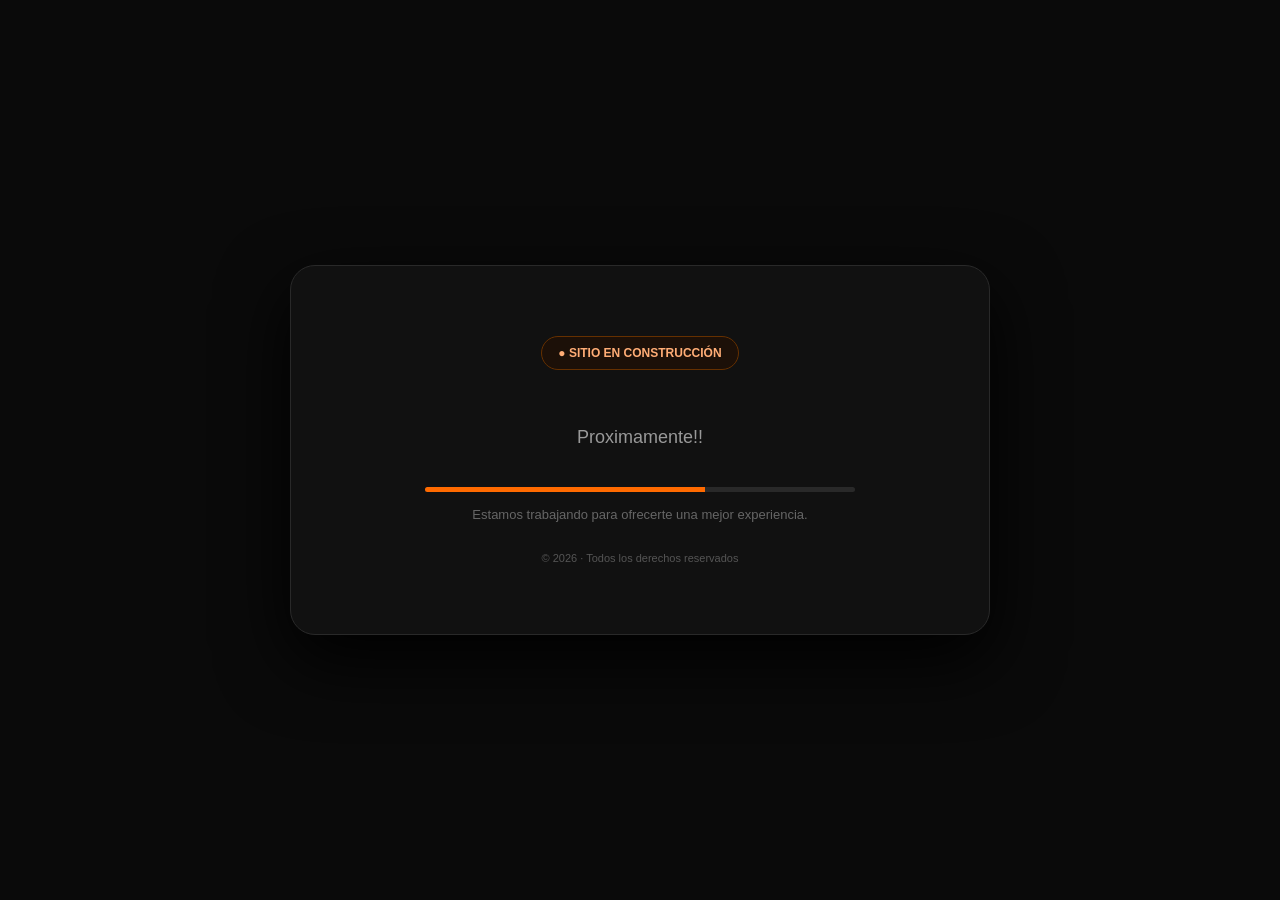
==== commit a5613819: "Update index.html" ====
--- a/index.html
+++ b/index.html
@@ -1,4 +1,3 @@
-```html
 <!DOCTYPE html>
 <html lang="es">
 <head>
@@ -155,11 +154,11 @@
  
 
   <footer>
-    © 2026 TU MARCA · Todos los derechos reservados
+    © 2026 · Todos los derechos reservados
   </footer>
 
 </main>
 
 </body>
 </html>
-```
+
